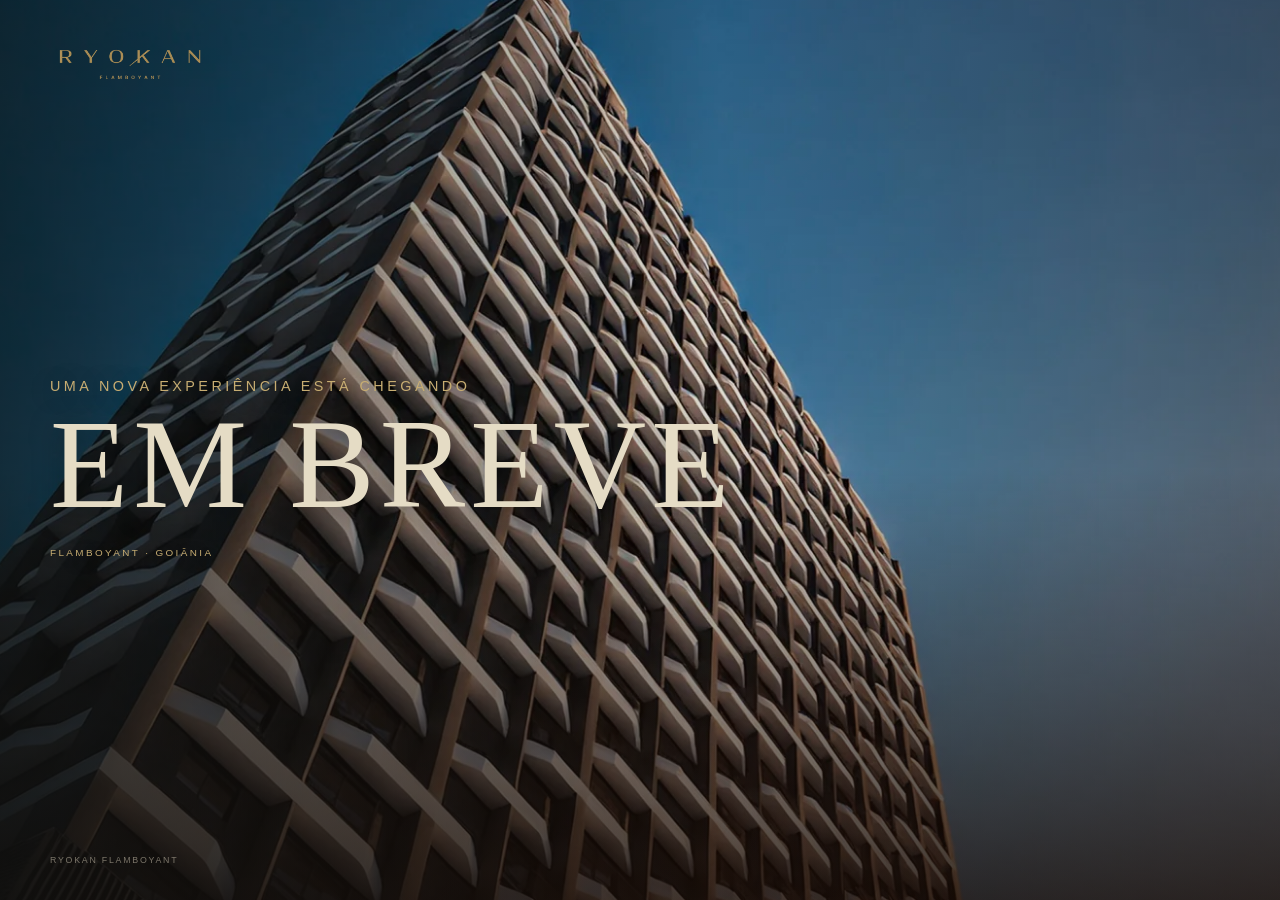
==== index.html @ 6700ba7c "feat: add Ryokan SVG favicon" ====
<!doctype html>
<html lang="pt-BR">
<head>
  <meta charset="utf-8">
  <meta name="viewport" content="width=device-width, initial-scale=1">
  <meta name="description" content="Ryokan Flamboyant. Um novo conceito de morar e investir está chegando a Goiânia.">
  <meta name="robots" content="index, follow, max-image-preview:large">
  <meta name="theme-color" content="#1d1008">
  <title>Ryokan Flamboyant | Em breve</title>
  <link rel="icon" href="assets/favicon%20ryokan%20flamboyant.svg" type="image/svg+xml" sizes="any">
  <link rel="preload" href="assets/hero-building.webp" as="image" type="image/webp" fetchpriority="high">
  <link rel="stylesheet" href="coming-soon.css">
</head>
<body>
  <main class="coming-soon">
    <div class="coming-soon__background" role="img" aria-label="Edifício Ryokan Flamboyant"></div>
    <div class="coming-soon__overlay"></div>
    <header class="coming-soon__header">
      <img src="assets/logo.png" width="284" height="80" alt="Ryokan Flamboyant">
    </header>
    <section class="coming-soon__content" aria-labelledby="coming-soon-title">
      <p>Uma nova experiência está chegando</p>
      <h1 id="coming-soon-title">Em breve</h1>
      <span>Flamboyant · Goiânia</span>
    </section>
    <footer class="coming-soon__footer">
      <p>Ryokan Flamboyant</p>
    </footer>
  </main>
</body>
</html>
---- coming-soon.css ----
:root {
  --brown: #1d1008;
  --gold: #c7ad72;
  --cream: #e5dcc5;
}

* { box-sizing: border-box; }

html, body { min-height: 100%; }

body {
  margin: 0;
  background: var(--brown);
  color: var(--cream);
  font-family: "Helvetica Neue", Arial, sans-serif;
}

.coming-soon {
  position: relative;
  min-height: 100vh;
  min-height: 100svh;
  display: grid;
  grid-template-rows: auto 1fr auto;
  overflow: hidden;
  isolation: isolate;
}

.coming-soon__background,
.coming-soon__overlay {
  position: absolute;
  inset: 0;
}

.coming-soon__background {
  z-index: -2;
  background: url("assets/hero-building.webp") 42% center / cover no-repeat;
  transform: scale(1.015);
}

.coming-soon__overlay {
  z-index: -1;
  background:
    linear-gradient(90deg, rgba(14, 17, 17, .72), rgba(18, 12, 8, .12) 56%, rgba(20, 10, 5, .42)),
    linear-gradient(0deg, rgba(23, 11, 5, .78), transparent 48%);
}

.coming-soon__header,
.coming-soon__content,
.coming-soon__footer {
  width: min(1180px, calc(100% - 40px));
  margin-inline: auto;
}

.coming-soon__header { padding-top: 28px; }
.coming-soon__header img { width: 142px; height: auto; }

.coming-soon__content {
  align-self: center;
  padding-block: 70px;
  text-transform: uppercase;
  text-shadow: 0 4px 30px rgba(0, 0, 0, .38);
}

.coming-soon__content p,
.coming-soon__content span {
  margin: 0;
  color: var(--gold);
  letter-spacing: .24em;
}

.coming-soon__content p { font-size: clamp(.65rem, 1.15vw, .9rem); }

.coming-soon__content h1 {
  margin: 12px 0 18px;
  color: var(--cream);
  font-family: Georgia, "Times New Roman", serif;
  font-size: clamp(3.8rem, 10vw, 8.5rem);
  font-weight: 400;
  letter-spacing: .04em;
  line-height: .92;
}

.coming-soon__content span { font-size: .62rem; }

.coming-soon__footer {
  padding-bottom: 26px;
  color: rgba(229, 220, 197, .5);
  text-transform: uppercase;
  letter-spacing: .2em;
  font-size: .55rem;
}

@media (min-width: 700px) {
  .coming-soon__header,
  .coming-soon__content,
  .coming-soon__footer { width: min(1180px, calc(100% - 96px)); }
  .coming-soon__header { padding-top: 42px; }
  .coming-soon__header img { width: 160px; }
  .coming-soon__background { background-position: center; }
}

@media (prefers-reduced-motion: no-preference) {
  .coming-soon__content { animation: reveal 1s ease-out both; }
  @keyframes reveal {
    from { opacity: 0; transform: translateY(22px); }
    to { opacity: 1; transform: none; }
  }
}
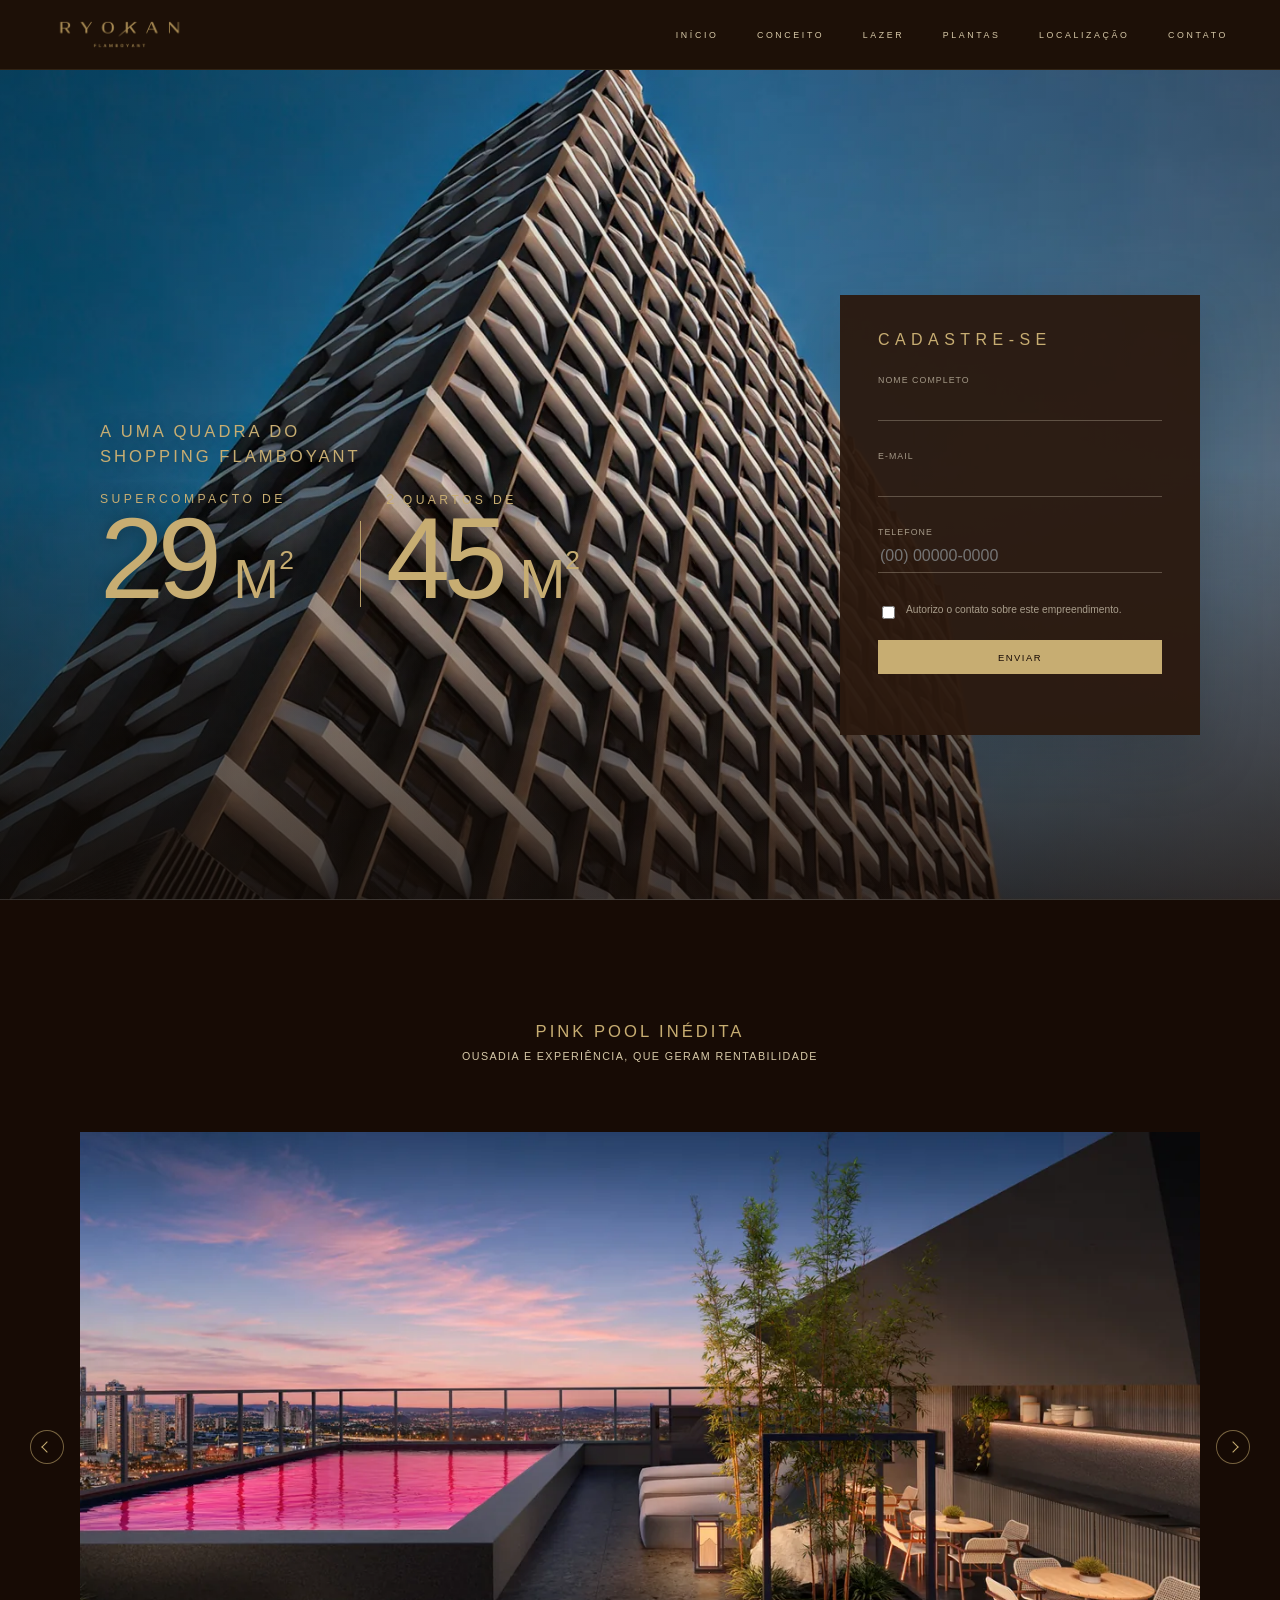
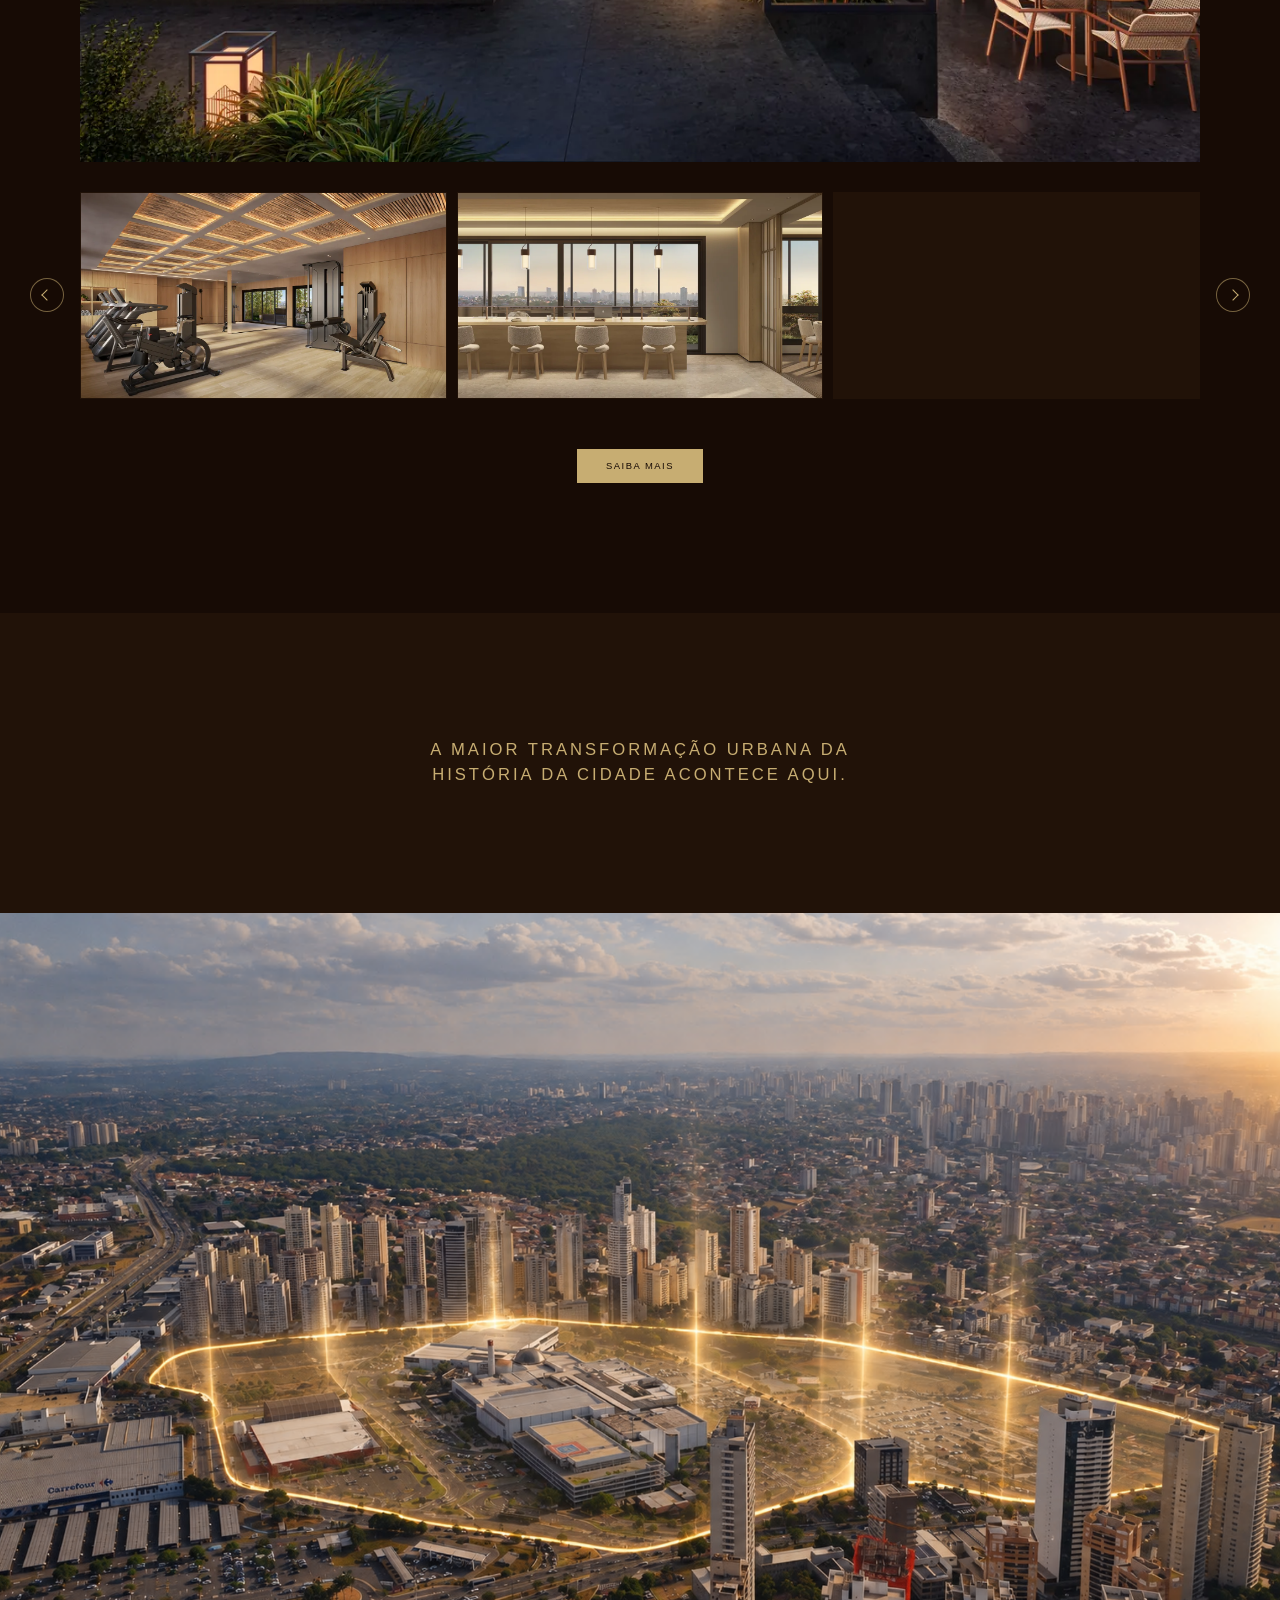
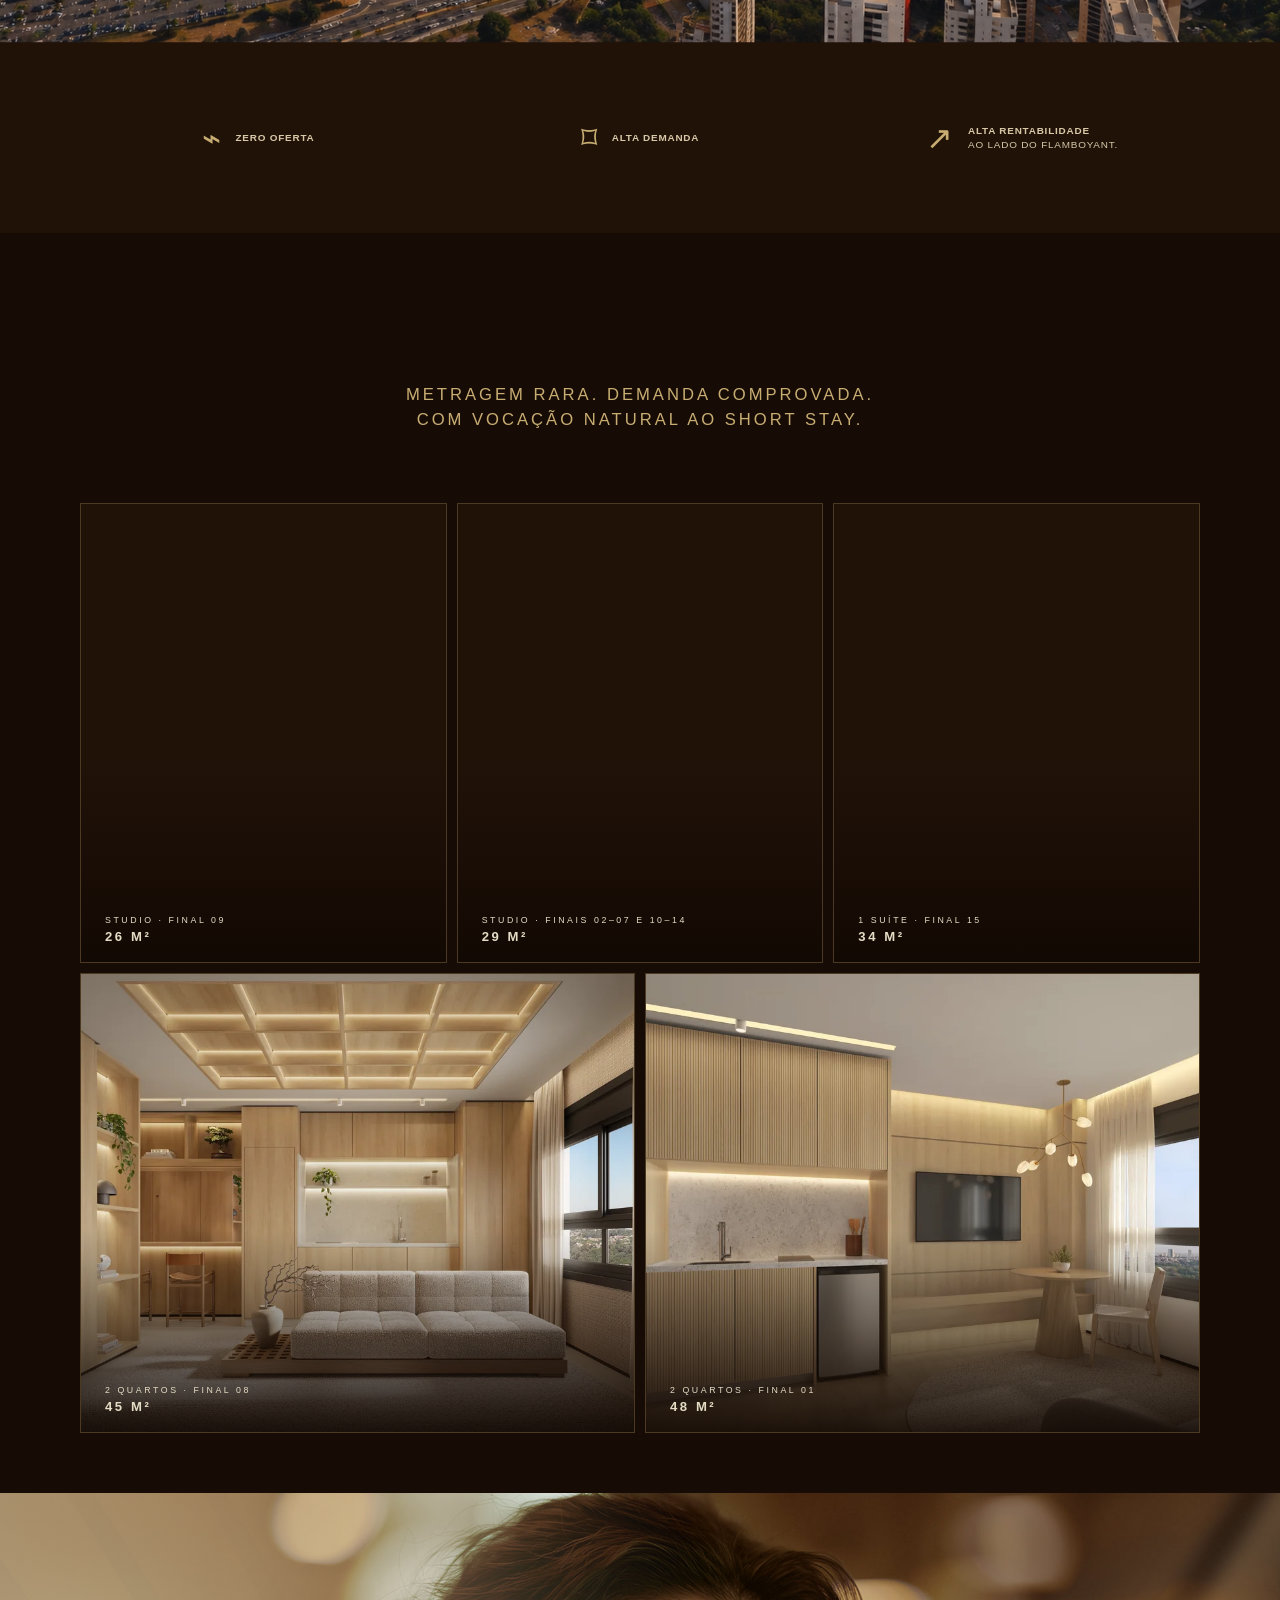
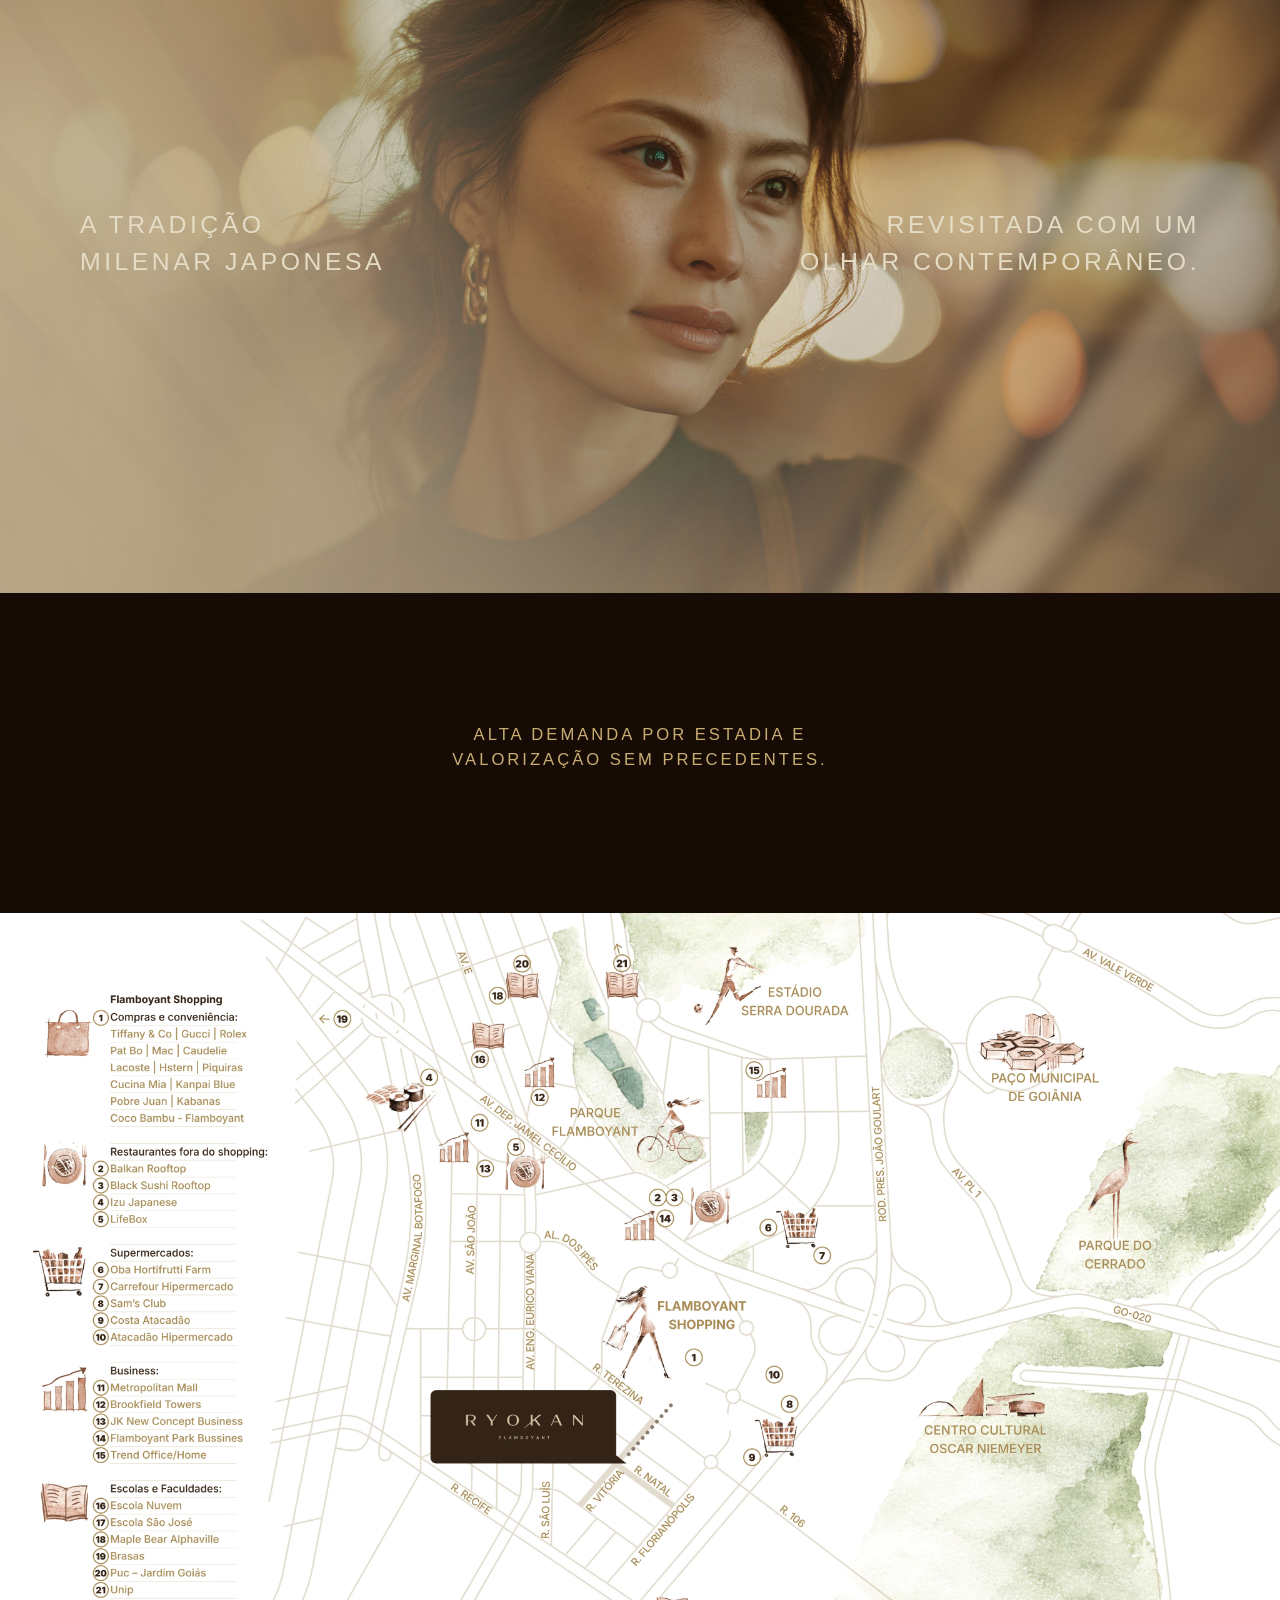
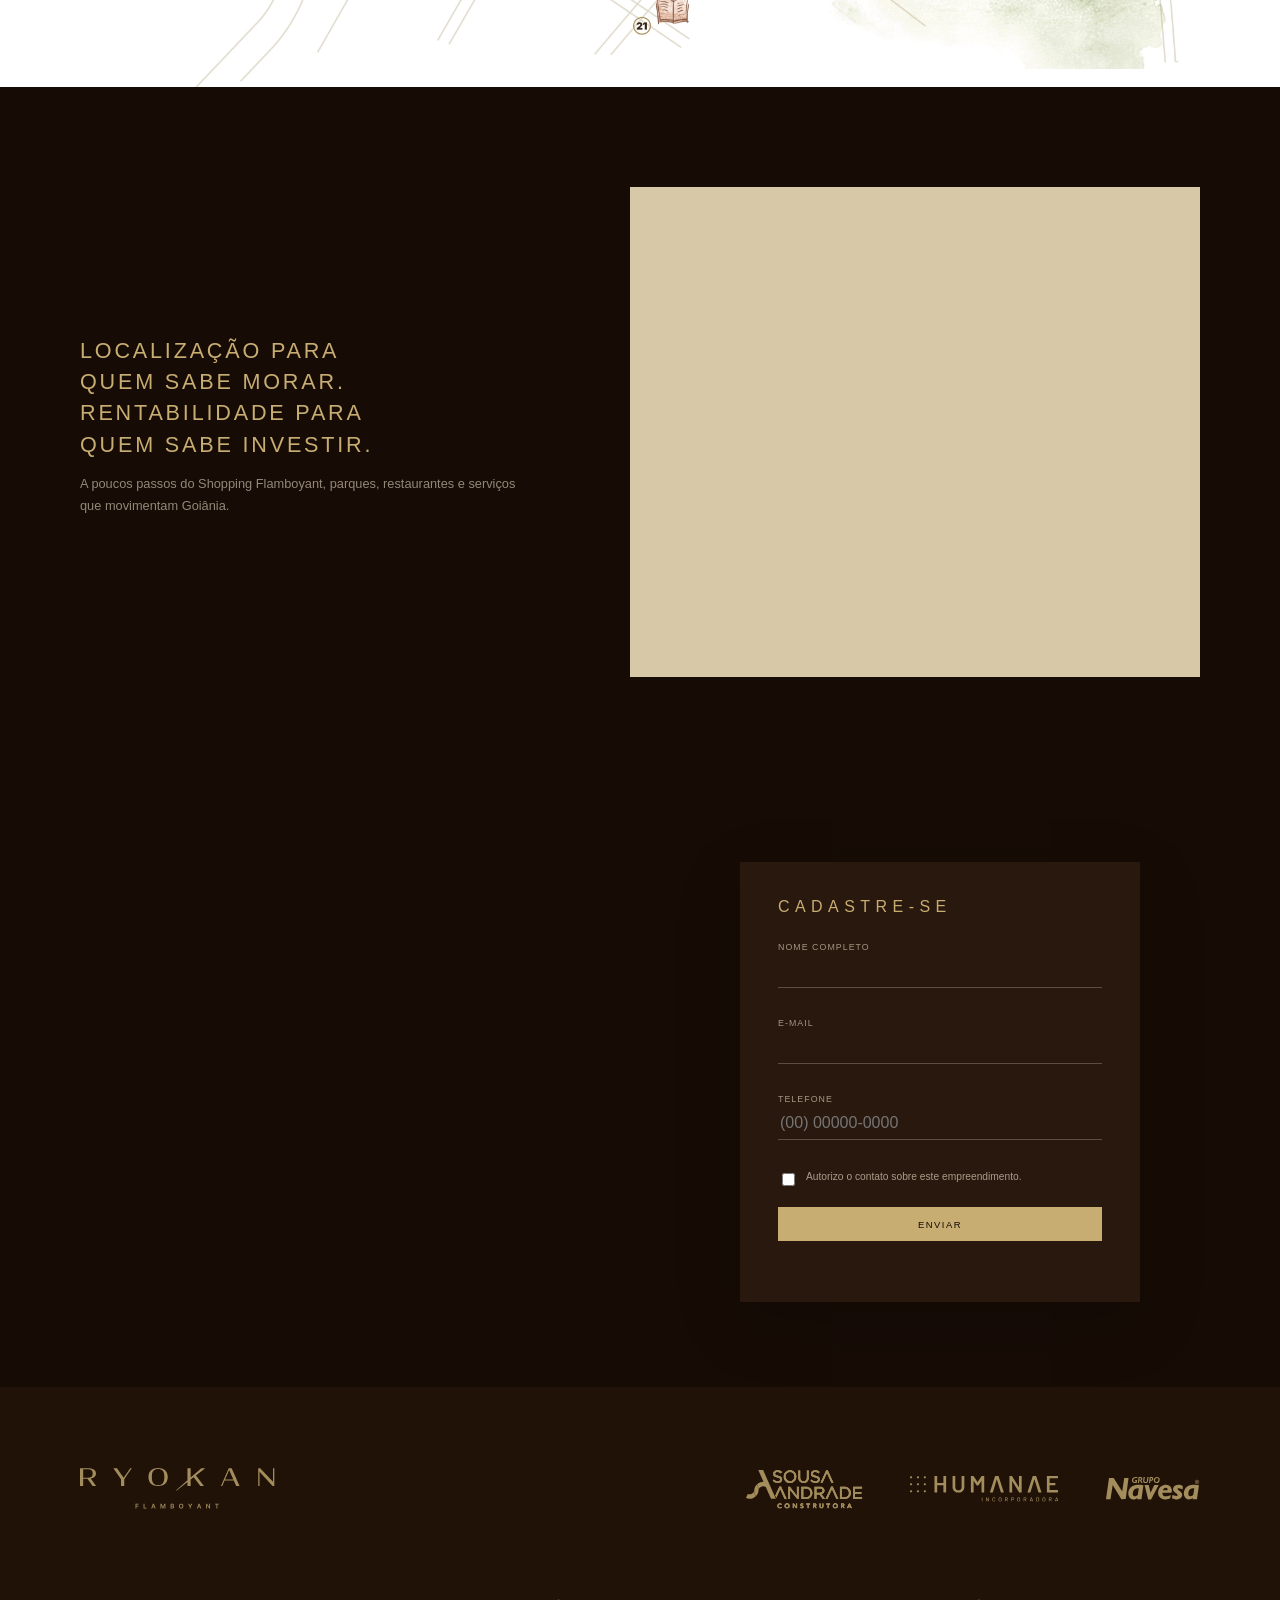
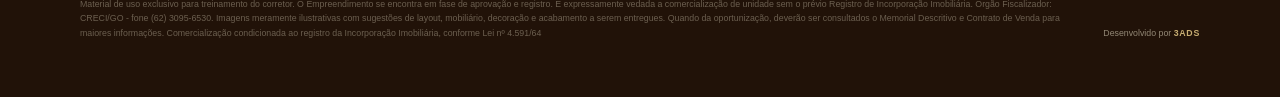
==== commit 354b50b6: "feat: launch landing page with SEO and RD tracking" ====
--- a/index.html
+++ b/index.html
@@ -3,29 +3,278 @@
 <head>
   <meta charset="utf-8">
   <meta name="viewport" content="width=device-width, initial-scale=1">
-  <meta name="description" content="Ryokan Flamboyant. Um novo conceito de morar e investir está chegando a Goiânia.">
-  <meta name="robots" content="index, follow, max-image-preview:large">
-  <meta name="theme-color" content="#1d1008">
-  <title>Ryokan Flamboyant | Em breve</title>
+  <meta name="robots" content="index, follow, max-image-preview:large, max-snippet:-1, max-video-preview:-1">
+  <meta name="description" content="Ryokan Flamboyant: unidades de 26 m² a 48 m² em uma localização estratégica de Goiânia, ao lado do Shopping Flamboyant.">
+  <meta name="theme-color" content="#201108">
+  <title>Ryokan Flamboyant | Apartamentos ao lado do Shopping Flamboyant</title>
+  <link rel="canonical" href="https://ryokanflamboyant.com.br/">
+  <meta property="og:locale" content="pt_BR">
+  <meta property="og:type" content="website">
+  <meta property="og:title" content="Ryokan Flamboyant | Apartamentos ao lado do Shopping Flamboyant">
+  <meta property="og:description" content="Unidades de 26 m² a 48 m² em uma localização estratégica de Goiânia, ao lado do Shopping Flamboyant.">
+  <meta property="og:url" content="https://ryokanflamboyant.com.br/">
+  <meta property="og:image" content="https://ryokanflamboyant.com.br/assets/contact-facade.webp">
+  <meta property="og:image:width" content="2560">
+  <meta property="og:image:height" content="1506">
+  <meta property="og:image:alt" content="Fachada do Ryokan Flamboyant em Goiânia">
   <link rel="icon" href="assets/favicon%20ryokan%20flamboyant.svg" type="image/svg+xml" sizes="any">
   <link rel="preload" href="assets/hero-building.webp" as="image" type="image/webp" fetchpriority="high">
-  <link rel="stylesheet" href="coming-soon.css">
+  <link rel="stylesheet" href="styles.css?v=20261008-15">
+  <script src="script.js?v=20261008-8" defer></script>
 </head>
 <body>
-  <main class="coming-soon">
-    <div class="coming-soon__background" role="img" aria-label="Edifício Ryokan Flamboyant"></div>
-    <div class="coming-soon__overlay"></div>
-    <header class="coming-soon__header">
+  <a class="skip-link" href="#main-content">Pular para o conteúdo</a>
+
+  <header class="site-header" data-header>
+    <a class="brand" href="#inicio" aria-label="Ryokan Flamboyant — início">
       <img src="assets/logo.png" width="284" height="80" alt="Ryokan Flamboyant">
-    </header>
-    <section class="coming-soon__content" aria-labelledby="coming-soon-title">
-      <p>Uma nova experiência está chegando</p>
-      <h1 id="coming-soon-title">Em breve</h1>
-      <span>Flamboyant · Goiânia</span>
-    </section>
-    <footer class="coming-soon__footer">
-      <p>Ryokan Flamboyant</p>
-    </footer>
+    </a>
+    <button class="menu-toggle" type="button" aria-expanded="false" aria-controls="primary-navigation" aria-label="Abrir menu">
+      <span></span><span></span><span></span>
+    </button>
+    <nav class="primary-navigation" id="primary-navigation" aria-label="Navegação principal">
+      <a href="#inicio">Início</a>
+      <a href="#conceito">Conceito</a>
+      <a href="#lazer">Lazer</a>
+      <a href="#plantas">Plantas</a>
+      <a href="#localizacao">Localização</a>
+      <a href="#contato">Contato</a>
+    </nav>
+  </header>
+
+  <main id="main-content">
+    <section class="hero" id="inicio">
+      <div class="hero__image" role="img" aria-label="Edifício Ryokan Flamboyant visto de baixo"></div>
+      <div class="hero__shade"></div>
+      <div class="hero__content page-shell">
+        <div class="hero__copy">
+          <p class="eyebrow">A uma quadra do<br>Shopping Flamboyant</p>
+          <h1 class="hero__measurements" aria-label="Supercompacto de 29 metros quadrados e 2 quartos de 45 metros quadrados">
+            <span class="hero__measurement">
+              <span class="hero__measurement-label">Supercompacto de</span>
+              <span class="hero__measurement-value"><strong>29</strong><span class="hero__measurement-unit">M<sup>2</sup></span></span>
+            </span>
+            <span class="hero__measurement-divider" aria-hidden="true"></span>
+            <span class="hero__measurement">
+              <span class="hero__measurement-label"><b>2</b> quartos de</span>
+              <span class="hero__measurement-value"><strong>45</strong><span class="hero__measurement-unit">M<sup>2</sup></span></span>
+            </span>
+          </h1>
+        </div>
+        <form class="lead-form" id="hero-form" novalidate data-lead-form>
+          <h2>Cadastre-se</h2>
+          <div class="form-field">
+            <label for="hero-name">Nome completo</label>
+            <input id="hero-name" name="name" type="text" autocomplete="name" required minlength="2">
+            <span class="field-error" data-error-for="hero-name"></span>
+          </div>
+          <div class="form-field">
+            <label for="hero-email">E-mail</label>
+            <input id="hero-email" name="email" type="email" autocomplete="email" required>
+            <span class="field-error" data-error-for="hero-email"></span>
+          </div>
+          <div class="form-field">
+            <label for="hero-phone">Telefone</label>
+            <input id="hero-phone" name="personal_phone" type="tel" inputmode="tel" autocomplete="tel" required placeholder="(00) 00000-0000">
+            <input type="hidden" name="phone" data-rd-phone>
+            <span class="field-error" data-error-for="hero-phone"></span>
+          </div>
+          <label class="form-consent">
+            <input name="communications_consent" type="checkbox" required>
+            <span>Autorizo o contato sobre este empreendimento.</span>
+          </label>
+          <input type="hidden" name="conversion_identifier" value="ryokan-flamboyant-site">
+          <button class="button button--full" type="submit">Enviar</button>
+          <p class="form-status" role="status" aria-live="polite"></p>
+        </form>
+      </div>
+    </section>
+
+    <section class="pool section-dark" id="conceito">
+      <div class="section-heading reveal">
+        <p class="eyebrow">Pink pool inédita</p>
+        <h2>Ousadia e experiência, que geram rentabilidade</h2>
+      </div>
+      <div class="gallery page-shell reveal">
+        <div class="pool-carousel" data-pool-carousel aria-roledescription="carrossel" aria-label="Piscina pink do Ryokan Flamboyant">
+          <div class="pool-carousel__stage">
+            <button class="carousel-arrow carousel-arrow--previous" type="button" aria-label="Imagem anterior da piscina" data-pool-previous>‹</button>
+            <div class="pool-carousel__viewport">
+              <div class="pool-carousel__track" data-pool-track>
+                <img class="pool-carousel__slide" src="assets/IMAGENS/Piscina/3613_F_IMG_ROOFTOP_PISCINA_CAM_01_R06.webp" width="1250" height="703" alt="Piscina pink no rooftop com vista para Goiânia" data-pool-slide decoding="async">
+                <img class="pool-carousel__slide" src="assets/IMAGENS/Piscina/3613_F_IMG_ROOFTOP_PISCINA_CAM_02_R05.webp" width="1250" height="703" alt="Piscina pink e área de descanso no rooftop" data-pool-slide loading="lazy" decoding="async">
+                <img class="pool-carousel__slide" src="assets/IMAGENS/Piscina/3613_F_IMG_ROOFTOP_PISCINA_CAM_03_R03.webp" width="1250" height="703" alt="Vista panorâmica da piscina pink no rooftop" data-pool-slide loading="lazy" decoding="async">
+                <img class="pool-carousel__slide" src="assets/IMAGENS/Piscina/3613_F_IMG_ROOFTOP_PISCINA_CAM_04_R06.webp" width="1250" height="703" alt="Piscina pink do Ryokan Flamboyant ao entardecer" data-pool-slide loading="lazy" decoding="async">
+              </div>
+            </div>
+            <button class="carousel-arrow carousel-arrow--next" type="button" aria-label="Próxima imagem da piscina" data-pool-next>›</button>
+          </div>
+          <p class="sr-only" aria-live="polite" data-pool-status>Imagem 1 de 4</p>
+        </div>
+
+        <div class="leisure-carousel" data-leisure-carousel aria-roledescription="carrossel" aria-label="Ambientes e áreas de lazer do Ryokan Flamboyant">
+          <button class="carousel-arrow carousel-arrow--previous" type="button" aria-label="Imagem anterior das áreas de lazer" data-leisure-previous>‹</button>
+          <div class="leisure-carousel__viewport">
+            <div class="leisure-carousel__track" data-leisure-track>
+              <button class="leisure-carousel__slide" type="button" aria-label="Ampliar academia" data-lightbox-src="assets/IMAGENS/Gerais/3613_F_IMG_ACADEMIA_CAM_02_R03.webp" data-lightbox-alt="Academia completa do Ryokan Flamboyant"><img src="assets/IMAGENS/Gerais/3613_F_IMG_ACADEMIA_CAM_02_R03.webp" width="1250" height="703" alt="Academia completa do Ryokan Flamboyant" loading="lazy" decoding="async"></button>
+              <button class="leisure-carousel__slide" type="button" aria-label="Ampliar coworking" data-lightbox-src="assets/IMAGENS/Gerais/3613_F_IMG_COWORKING_CAM_01_R04.webp" data-lightbox-alt="Coworking do Ryokan Flamboyant"><img src="assets/IMAGENS/Gerais/3613_F_IMG_COWORKING_CAM_01_R04.webp" width="1250" height="703" alt="Coworking do Ryokan Flamboyant" loading="lazy" decoding="async"></button>
+              <button class="leisure-carousel__slide" type="button" aria-label="Ampliar segunda vista do coworking" data-lightbox-src="assets/IMAGENS/Gerais/3613_F_IMG_COWORKING_CAM_02_R04.webp" data-lightbox-alt="Segunda vista do coworking do Ryokan Flamboyant"><img src="assets/IMAGENS/Gerais/3613_F_IMG_COWORKING_CAM_02_R04.webp" width="1250" height="703" alt="Segunda vista do coworking do Ryokan Flamboyant" loading="lazy" decoding="async"></button>
+              <button class="leisure-carousel__slide" type="button" aria-label="Ampliar espaço gourmet" data-lightbox-src="assets/IMAGENS/Gerais/3613_F_IMG_GOURMET_01_R04.webp" data-lightbox-alt="Espaço gourmet do Ryokan Flamboyant"><img src="assets/IMAGENS/Gerais/3613_F_IMG_GOURMET_01_R04.webp" width="1250" height="703" alt="Espaço gourmet do Ryokan Flamboyant" loading="lazy" decoding="async"></button>
+              <button class="leisure-carousel__slide" type="button" aria-label="Ampliar segunda vista do espaço gourmet" data-lightbox-src="assets/IMAGENS/Gerais/3613_F_IMG_GOURMET_CAM01_R02.webp" data-lightbox-alt="Segunda vista do espaço gourmet"><img src="assets/IMAGENS/Gerais/3613_F_IMG_GOURMET_CAM01_R02.webp" width="1250" height="703" alt="Segunda vista do espaço gourmet" loading="lazy" decoding="async"></button>
+              <button class="leisure-carousel__slide" type="button" aria-label="Ampliar terceira vista do espaço gourmet" data-lightbox-src="assets/IMAGENS/Gerais/3613_F_IMG_GOURMET_CAM02_R03.webp" data-lightbox-alt="Terceira vista do espaço gourmet"><img src="assets/IMAGENS/Gerais/3613_F_IMG_GOURMET_CAM02_R03.webp" width="1250" height="703" alt="Terceira vista do espaço gourmet" loading="lazy" decoding="async"></button>
+              <button class="leisure-carousel__slide" type="button" aria-label="Ampliar área gourmet contemporânea" data-lightbox-src="assets/IMAGENS/Gerais/3613_F_IMG_GOURMET_02_CAM_03_R03.webp" data-lightbox-alt="Área gourmet contemporânea"><img src="assets/IMAGENS/Gerais/3613_F_IMG_GOURMET_02_CAM_03_R03.webp" width="1250" height="703" alt="Área gourmet contemporânea" loading="lazy" decoding="async"></button>
+              <button class="leisure-carousel__slide" type="button" aria-label="Ampliar sauna" data-lightbox-src="assets/IMAGENS/Gerais/3613_F_IMG_SAUNA_R04.webp" data-lightbox-alt="Sauna do Ryokan Flamboyant"><img src="assets/IMAGENS/Gerais/3613_F_IMG_SAUNA_R04.webp" width="1250" height="703" alt="Sauna do Ryokan Flamboyant" loading="lazy" decoding="async"></button>
+              <button class="leisure-carousel__slide" type="button" aria-label="Ampliar lavanderia" data-lightbox-src="assets/IMAGENS/Gerais/3613_F_IMG_LAVANDERIA_R02.webp" data-lightbox-alt="Lavanderia compartilhada do Ryokan Flamboyant"><img src="assets/IMAGENS/Gerais/3613_F_IMG_LAVANDERIA_R02.webp" width="1250" height="703" alt="Lavanderia compartilhada do Ryokan Flamboyant" loading="lazy" decoding="async"></button>
+              <button class="leisure-carousel__slide" type="button" aria-label="Ampliar minimercado" data-lightbox-src="assets/IMAGENS/Gerais/3613_F_IMG_MINI_MARKET_R06.webp" data-lightbox-alt="Minimercado do Ryokan Flamboyant"><img src="assets/IMAGENS/Gerais/3613_F_IMG_MINI_MARKET_R06.webp" width="1250" height="703" alt="Minimercado do Ryokan Flamboyant" loading="lazy" decoding="async"></button>
+              <button class="leisure-carousel__slide" type="button" aria-label="Ampliar espaço delivery" data-lightbox-src="assets/IMAGENS/Gerais/3613_F_IMG_DELIVERY_R05.webp" data-lightbox-alt="Espaço delivery do Ryokan Flamboyant"><img src="assets/IMAGENS/Gerais/3613_F_IMG_DELIVERY_R05.webp" width="1250" height="703" alt="Espaço delivery do Ryokan Flamboyant" loading="lazy" decoding="async"></button>
+              <button class="leisure-carousel__slide" type="button" aria-label="Ampliar lobby" data-lightbox-src="assets/IMAGENS/Gerais/3613_F_IMG_LOBBY_CAM_01_R01.webp" data-lightbox-alt="Lobby do Ryokan Flamboyant"><img src="assets/IMAGENS/Gerais/3613_F_IMG_LOBBY_CAM_01_R01.webp" width="1250" height="703" alt="Lobby do Ryokan Flamboyant" loading="lazy" decoding="async"></button>
+              <button class="leisure-carousel__slide" type="button" aria-label="Ampliar segunda vista do lobby" data-lightbox-src="assets/IMAGENS/Gerais/3613_F_IMG_LOBBY_CAM_02_R03.webp" data-lightbox-alt="Segunda vista do lobby"><img src="assets/IMAGENS/Gerais/3613_F_IMG_LOBBY_CAM_02_R03.webp" width="1250" height="703" alt="Segunda vista do lobby" loading="lazy" decoding="async"></button>
+              <button class="leisure-carousel__slide" type="button" aria-label="Ampliar elevador" data-lightbox-src="assets/IMAGENS/Gerais/3613_F_IMG_ELEVADOR_R02.webp" data-lightbox-alt="Hall do elevador do Ryokan Flamboyant"><img src="assets/IMAGENS/Gerais/3613_F_IMG_ELEVADOR_R02.webp" width="1250" height="703" alt="Hall do elevador do Ryokan Flamboyant" loading="lazy" decoding="async"></button>
+              <button class="leisure-carousel__slide" type="button" aria-label="Ampliar circulação do rooftop" data-lightbox-src="assets/IMAGENS/Gerais/3613_F_IMG_CIRCULACAO_ROOFTOP_R01.webp" data-lightbox-alt="Circulação do rooftop do Ryokan Flamboyant"><img src="assets/IMAGENS/Gerais/3613_F_IMG_CIRCULACAO_ROOFTOP_R01.webp" width="1250" height="703" alt="Circulação do rooftop do Ryokan Flamboyant" loading="lazy" decoding="async"></button>
+              <button class="leisure-carousel__slide" type="button" aria-label="Ampliar corredor zen" data-lightbox-src="assets/IMAGENS/Gerais/3613_F_IMG_CORREDOR_ZEN_R03.webp" data-lightbox-alt="Corredor zen do Ryokan Flamboyant"><img src="assets/IMAGENS/Gerais/3613_F_IMG_CORREDOR_ZEN_R03.webp" width="1250" height="703" alt="Corredor zen do Ryokan Flamboyant" loading="lazy" decoding="async"></button>
+              <button class="leisure-carousel__slide" type="button" aria-label="Ampliar cozinha e living" data-lightbox-src="assets/IMAGENS/Gerais/3613_F_IMG_APTO_F01_COZINHA_LIVING_R05.webp" data-lightbox-alt="Cozinha e living de uma unidade Ryokan"><img src="assets/IMAGENS/Gerais/3613_F_IMG_APTO_F01_COZINHA_LIVING_R05.webp" width="1250" height="703" alt="Cozinha e living de uma unidade Ryokan" loading="lazy" decoding="async"></button>
+              <button class="leisure-carousel__slide" type="button" aria-label="Ampliar office da unidade" data-lightbox-src="assets/IMAGENS/Gerais/3613_F_IMG_APTO_F01_OFFICE_R04.webp" data-lightbox-alt="Office de uma unidade Ryokan"><img src="assets/IMAGENS/Gerais/3613_F_IMG_APTO_F01_OFFICE_R04.webp" width="1250" height="703" alt="Office de uma unidade Ryokan" loading="lazy" decoding="async"></button>
+              <button class="leisure-carousel__slide" type="button" aria-label="Ampliar quarto da unidade" data-lightbox-src="assets/IMAGENS/Gerais/3613_F_IMG_APTO_F01_QUARTO_R03.webp" data-lightbox-alt="Quarto de uma unidade Ryokan"><img src="assets/IMAGENS/Gerais/3613_F_IMG_APTO_F01_QUARTO_R03.webp" width="1250" height="703" alt="Quarto de uma unidade Ryokan" loading="lazy" decoding="async"></button>
+              <button class="leisure-carousel__slide" type="button" aria-label="Ampliar ambiente da unidade 8" data-lightbox-src="assets/IMAGENS/Gerais/3613_F_IMG_APTO_F08_R01.webp" data-lightbox-alt="Ambiente de uma unidade Ryokan"><img src="assets/IMAGENS/Gerais/3613_F_IMG_APTO_F08_R01.webp" width="1250" height="703" alt="Ambiente de uma unidade Ryokan" loading="lazy" decoding="async"></button>
+              <button class="leisure-carousel__slide" type="button" aria-label="Ampliar ambiente da unidade 9" data-lightbox-src="assets/IMAGENS/Gerais/3613_F_IMG_APTO_F09_R01.webp" data-lightbox-alt="Segundo ambiente de uma unidade Ryokan"><img src="assets/IMAGENS/Gerais/3613_F_IMG_APTO_F09_R01.webp" width="1250" height="703" alt="Segundo ambiente de uma unidade Ryokan" loading="lazy" decoding="async"></button>
+              <button class="leisure-carousel__slide" type="button" aria-label="Ampliar living da unidade" data-lightbox-src="assets/IMAGENS/Gerais/3613_F_IMG_APTO_F15_LIVING_R00.webp" data-lightbox-alt="Living de uma unidade Ryokan"><img src="assets/IMAGENS/Gerais/3613_F_IMG_APTO_F15_LIVING_R00.webp" width="1250" height="703" alt="Living de uma unidade Ryokan" loading="lazy" decoding="async"></button>
+              <button class="leisure-carousel__slide" type="button" aria-label="Ampliar suíte da unidade" data-lightbox-src="assets/IMAGENS/Gerais/3613_F_IMG_APTO_F15_SUITE_R00.webp" data-lightbox-alt="Suíte de uma unidade Ryokan"><img src="assets/IMAGENS/Gerais/3613_F_IMG_APTO_F15_SUITE_R00.webp" width="1250" height="703" alt="Suíte de uma unidade Ryokan" loading="lazy" decoding="async"></button>
+              <button class="leisure-carousel__slide" type="button" aria-label="Ampliar decorado" data-lightbox-src="assets/IMAGENS/Gerais/3613_F_IMG_DECORADO_F13_CAM_01_R00.webp" data-lightbox-alt="Apartamento decorado Ryokan"><img src="assets/IMAGENS/Gerais/3613_F_IMG_DECORADO_F13_CAM_01_R00.webp" width="1250" height="703" alt="Apartamento decorado Ryokan" loading="lazy" decoding="async"></button>
+              <button class="leisure-carousel__slide" type="button" aria-label="Ampliar segunda vista do decorado" data-lightbox-src="assets/IMAGENS/Gerais/3613_F_IMG_DECORADO_F13_CAM_02_R01.webp" data-lightbox-alt="Segunda vista do apartamento decorado"><img src="assets/IMAGENS/Gerais/3613_F_IMG_DECORADO_F13_CAM_02_R01.webp" width="1250" height="703" alt="Segunda vista do apartamento decorado" loading="lazy" decoding="async"></button>
+              <button class="leisure-carousel__slide" type="button" aria-label="Ampliar fachada diurna" data-lightbox-src="assets/IMAGENS/Gerais/3613_F_IMG_FACHADA_ANGULADA_DIURNA_R05.webp" data-lightbox-alt="Fachada do Ryokan Flamboyant durante o dia"><img src="assets/IMAGENS/Gerais/3613_F_IMG_FACHADA_ANGULADA_DIURNA_R05.webp" width="1250" height="703" alt="Fachada do Ryokan Flamboyant durante o dia" loading="lazy" decoding="async"></button>
+              <button class="leisure-carousel__slide" type="button" aria-label="Ampliar fachada frontal" data-lightbox-src="assets/IMAGENS/Gerais/3613_F_IMG_FACHADA_ANGULADA_FRONTAL_R04.webp" data-lightbox-alt="Fachada frontal do Ryokan Flamboyant"><img src="assets/IMAGENS/Gerais/3613_F_IMG_FACHADA_ANGULADA_FRONTAL_R04.webp" width="1250" height="703" alt="Fachada frontal do Ryokan Flamboyant" loading="lazy" decoding="async"></button>
+              <button class="leisure-carousel__slide" type="button" aria-label="Ampliar fachada noturna" data-lightbox-src="assets/IMAGENS/Gerais/3613_F_IMG_FACHADA_ANGULADA_NOTURNA_R09.webp" data-lightbox-alt="Fachada noturna do Ryokan Flamboyant"><img src="assets/IMAGENS/Gerais/3613_F_IMG_FACHADA_ANGULADA_NOTURNA_R09.webp" width="1250" height="703" alt="Fachada noturna do Ryokan Flamboyant" loading="lazy" decoding="async"></button>
+              <button class="leisure-carousel__slide" type="button" aria-label="Ampliar fachada conceitual" data-lightbox-src="assets/IMAGENS/Gerais/3613_F_IMG_FACHADA_CONCEITO_FISHEYE_R02.webp" data-lightbox-alt="Fachada conceitual do Ryokan Flamboyant"><img src="assets/IMAGENS/Gerais/3613_F_IMG_FACHADA_CONCEITO_FISHEYE_R02.webp" width="1250" height="703" alt="Fachada conceitual do Ryokan Flamboyant" loading="lazy" decoding="async"></button>
+              <button class="leisure-carousel__slide" type="button" aria-label="Ampliar fachada principal" data-lightbox-src="assets/IMAGENS/Gerais/3613_F_IMG_FACHADA_FRONTAL_R10.webp" data-lightbox-alt="Fachada principal do Ryokan Flamboyant"><img src="assets/IMAGENS/Gerais/3613_F_IMG_FACHADA_FRONTAL_R10.webp" width="1250" height="703" alt="Fachada principal do Ryokan Flamboyant" loading="lazy" decoding="async"></button>
+              <button class="leisure-carousel__slide" type="button" aria-label="Ampliar vista superior da fachada" data-lightbox-src="assets/IMAGENS/Gerais/3613_F_IMG_FACHADA_SUPERIOR_R06.webp" data-lightbox-alt="Vista superior da fachada do Ryokan Flamboyant"><img src="assets/IMAGENS/Gerais/3613_F_IMG_FACHADA_SUPERIOR_R06.webp" width="1250" height="703" alt="Vista superior da fachada do Ryokan Flamboyant" loading="lazy" decoding="async"></button>
+            </div>
+          </div>
+          <button class="carousel-arrow carousel-arrow--next" type="button" aria-label="Próxima imagem das áreas de lazer" data-leisure-next>›</button>
+          <p class="sr-only" aria-live="polite" data-leisure-status>Imagens 1 a 3 de 31</p>
+        </div>
+        <a class="button" href="#lazer">Saiba mais</a>
+      </div>
+    </section>
+
+    <section class="transformation" id="lazer">
+      <div class="transformation__intro section-heading reveal">
+        <p class="eyebrow">A maior transformação urbana da<br>história da cidade acontece aqui.</p>
+      </div>
+      <img class="reveal reveal--scale" src="assets/city-aerial.png" width="1920" height="1080" alt="Vista aérea do entorno do Shopping Flamboyant em Goiânia" loading="lazy">
+      <div class="feature-strip page-shell reveal" aria-label="Diferenciais do empreendimento">
+        <article><span aria-hidden="true">⌁</span><p><strong>Zero oferta</strong></p></article>
+        <article><span aria-hidden="true">⌑</span><p><strong>Alta demanda</strong></p></article>
+        <article><span aria-hidden="true">↗</span><p><strong>Alta rentabilidade</strong><br>ao lado do Flamboyant.</p></article>
+      </div>
+    </section>
+
+    <section class="units section-texture" id="plantas">
+      <div class="section-heading reveal">
+        <p class="eyebrow">Metragem rara. Demanda comprovada.<br>Com vocação natural ao short stay.</p>
+      </div>
+      <div class="unit-cards page-shell reveal">
+        <button class="unit-card" type="button" data-open-unit="26" aria-label="Ver detalhes do studio de 26 metros quadrados, final 09">
+          <img src="assets/IMAGENS/Gerais/3613_F_IMG_APTO_F09_R01.webp" width="1250" height="703" alt="Perspectiva interna do studio de 26 metros quadrados, final 09" loading="lazy" decoding="async">
+          <span><small>Studio · Final 09</small><strong>26 m²</strong></span>
+        </button>
+        <button class="unit-card" type="button" data-open-unit="29" aria-label="Ver detalhes do studio de 29 metros quadrados">
+          <img src="assets/IMAGENS/Gerais/3613_F_IMG_DECORADO_F13_CAM_01_R00.webp" width="1250" height="703" alt="Perspectiva interna do studio decorado de 29 metros quadrados, final 13" loading="lazy" decoding="async">
+          <span><small>Studio · Finais 02–07 e 10–14</small><strong>29 m²</strong></span>
+        </button>
+        <button class="unit-card" type="button" data-open-unit="34" aria-label="Ver detalhes da unidade de 34 metros quadrados com uma suíte, final 15">
+          <img src="assets/IMAGENS/Gerais/3613_F_IMG_APTO_F15_LIVING_R00.webp" width="1250" height="703" alt="Perspectiva interna da unidade de 34 metros quadrados com uma suíte, final 15" loading="lazy" decoding="async">
+          <span><small>1 suíte · Final 15</small><strong>34 m²</strong></span>
+        </button>
+        <button class="unit-card" type="button" data-open-unit="45" aria-label="Ver detalhes da unidade de 45 metros quadrados com dois quartos, final 08">
+          <img src="assets/IMAGENS/Gerais/3613_F_IMG_APTO_F08_R01.webp" width="1250" height="703" alt="Perspectiva interna da unidade de 45 metros quadrados com dois quartos, final 08" loading="lazy" decoding="async">
+          <span><small>2 quartos · Final 08</small><strong>45 m²</strong></span>
+        </button>
+        <button class="unit-card" type="button" data-open-unit="48" aria-label="Ver detalhes da unidade de 48 metros quadrados com dois quartos, final 01">
+          <img src="assets/IMAGENS/Gerais/3613_F_IMG_APTO_F01_COZINHA_LIVING_R05.webp" width="1250" height="703" alt="Perspectiva interna da unidade de 48 metros quadrados com dois quartos, final 01" loading="lazy" decoding="async">
+          <span><small>2 quartos · Final 01</small><strong>48 m²</strong></span>
+        </button>
+      </div>
+    </section>
+
+    <section class="heritage" aria-labelledby="heritage-title">
+      <img src="assets/japanese-portrait.jpg" width="1920" height="1080" alt="Mulher japonesa em ambiente contemporâneo" loading="lazy">
+      <div class="heritage__veil"></div>
+      <h2 class="reveal" id="heritage-title"><span>A tradição<br>milenar japonesa</span><span>revisitada com um<br>olhar contemporâneo.</span></h2>
+    </section>
+
+    <section class="demand section-texture">
+      <div class="section-heading reveal">
+        <p class="eyebrow">Alta demanda por estadia e<br>valorização sem precedentes.</p>
+      </div>
+      <button class="location-map-trigger reveal reveal--scale" type="button" aria-label="Ampliar mapa de localização do Ryokan Flamboyant" data-lightbox-src="assets/mapa-desktop.webp" data-lightbox-alt="Mapa de localização do Ryokan Flamboyant e seus principais pontos de referência" data-lightbox-context="location_map">
+        <img class="location-map" src="assets/mapa-desktop.webp" width="4096" height="2476" alt="Mapa de localização do Ryokan Flamboyant e seus principais pontos de referência" loading="lazy" decoding="async">
+      </button>
+    </section>
+
+    <section class="location section-dark" id="localizacao">
+      <div class="location__inner page-shell reveal">
+        <div class="location__copy">
+          <h2>Localização para<br>quem sabe morar.<br>Rentabilidade para<br>quem sabe investir.</h2>
+          <p>A poucos passos do Shopping Flamboyant, parques, restaurantes e serviços que movimentam Goiânia.</p>
+        </div>
+        <div class="location__art"><img src="assets/mapa-mobile.webp" width="751" height="647" alt="Mapa de localização do Ryokan Flamboyant em formato vertical" loading="lazy" decoding="async"></div>
+      </div>
+    </section>
+
+    <section class="closing" id="contato">
+      <picture class="closing__media">
+        <source media="(max-width: 699px)" srcset="assets/contact-facade-mobile.webp" width="780" height="1500">
+        <img src="assets/contact-facade.webp" width="2560" height="1506" alt="Fachada do Ryokan Flamboyant em cena urbana" loading="lazy" decoding="async">
+      </picture>
+      <div class="closing__veil"></div>
+      <form class="lead-form lead-form--closing reveal reveal--right" id="closing-form" novalidate data-lead-form>
+        <h2>Cadastre-se</h2>
+        <div class="form-field"><label for="closing-name">Nome completo</label><input id="closing-name" name="name" type="text" autocomplete="name" required minlength="2"><span class="field-error" data-error-for="closing-name"></span></div>
+        <div class="form-field"><label for="closing-email">E-mail</label><input id="closing-email" name="email" type="email" autocomplete="email" required><span class="field-error" data-error-for="closing-email"></span></div>
+        <div class="form-field"><label for="closing-phone">Telefone</label><input id="closing-phone" name="personal_phone" type="tel" inputmode="tel" autocomplete="tel" required placeholder="(00) 00000-0000"><input type="hidden" name="phone" data-rd-phone><span class="field-error" data-error-for="closing-phone"></span></div>
+        <label class="form-consent"><input name="communications_consent" type="checkbox" required><span>Autorizo o contato sobre este empreendimento.</span></label>
+        <input type="hidden" name="conversion_identifier" value="ryokan-flamboyant-site">
+        <button class="button button--full" type="submit">Enviar</button>
+        <p class="form-status" role="status" aria-live="polite"></p>
+      </form>
+    </section>
   </main>
+
+  <footer class="site-footer">
+    <img class="site-footer__logo reveal" src="assets/footer-ryokan-logo.svg" width="195" height="41" alt="Ryokan Flamboyant">
+    <img class="site-footer__partners reveal" src="assets/parceiros.svg" width="469" height="40" alt="Parceiros: Sousa Andrade Construtora, Humanae Incorporadora e Grupo NaVesa">
+    <div class="site-footer__meta reveal">
+      <p class="site-footer__legal">Material de uso exclusivo para treinamento do corretor. O Empreendimento se encontra em fase de aprovação e registro. É expressamente vedada a comercialização de unidade sem o prévio Registro de Incorporação Imobiliária. Órgão Fiscalizador: CRECI/GO - fone (62) 3095-6530. Imagens meramente ilustrativas com sugestões de layout, mobiliário, decoração e acabamento a serem entregues. Quando da oportunização, deverão ser consultados o Memorial Descritivo e Contrato de Venda para maiores informações. Comercialização condicionada ao registro da Incorporação Imobiliária, conforme Lei nº 4.591/64</p>
+      <p class="site-footer__credit">Desenvolvido por <a href="https://3ads.com.br/" target="_blank" rel="noopener noreferrer" data-developer-credit>3ADS</a></p>
+    </div>
+  </footer>
+
+  <dialog class="unit-modal" id="unit-modal" aria-labelledby="unit-modal-title">
+    <button class="unit-modal__close" type="button" aria-label="Fechar detalhes" data-close-unit>×</button>
+    <div class="unit-modal__content">
+      <div class="unit-modal__copy">
+        <p class="eyebrow" id="unit-modal-kicker">Studio · Final 09</p>
+        <h2 id="unit-modal-title">26 m²</h2>
+        <p id="unit-modal-description">Studio de 26 m², final 09.</p>
+        <ul id="unit-modal-features"></ul>
+        <a class="button" href="#contato" data-close-unit>Tenho interesse</a>
+      </div>
+      <div class="unit-modal__gallery" data-unit-gallery aria-label="Plantas da unidade">
+        <div class="unit-modal__viewport">
+          <div class="unit-modal__track" data-unit-modal-track></div>
+        </div>
+        <button class="unit-modal__arrow unit-modal__arrow--previous" type="button" aria-label="Ver planta anterior" data-unit-plan-previous>‹</button>
+        <button class="unit-modal__arrow unit-modal__arrow--next" type="button" aria-label="Ver próxima planta" data-unit-plan-next>›</button>
+        <p class="unit-modal__counter" data-unit-plan-counter aria-live="polite"></p>
+      </div>
+    </div>
+  </dialog>
+
+  <dialog class="image-lightbox" id="image-lightbox" aria-label="Visualização ampliada do ambiente">
+    <button class="image-lightbox__close" type="button" aria-label="Fechar imagem ampliada" data-close-lightbox>×</button>
+    <img src="assets/IMAGENS/Gerais/3613_F_IMG_ACADEMIA_CAM_02_R03.webp" width="1250" height="703" alt="" data-lightbox-image>
+    <p data-lightbox-caption></p>
+  </dialog>
+  <script type="text/javascript" async src="https://d335luupugsy2.cloudfront.net/js/loader-scripts/982dc448-4c45-41c9-b491-edf1361459bd-loader.js"></script>
 </body>
 </html>
--- a/styles.css
+++ b/styles.css
@@ -0,0 +1,263 @@
+:root {
+  --brown-950: #170b05;
+  --brown-900: #211208;
+  --brown-850: #2a170c;
+  --brown-700: #51351f;
+  --gold: #aa8a4a;
+  --gold-light: #c7ad72;
+  --beige: #d7c9a8;
+  --cream: #e5dcc5;
+  --ink: #24160e;
+  --header-height: 62px;
+  --shell: min(1120px, calc(100% - 40px));
+}
+
+* { box-sizing: border-box; }
+html { scroll-behavior: smooth; }
+body { margin: 0; overflow-x: clip; background: var(--brown-950); color: var(--beige); font-family: "Helvetica Neue", Arial, sans-serif; }
+body.menu-open, body.modal-open { overflow: hidden; }
+button, input { font: inherit; }
+button, a { -webkit-tap-highlight-color: transparent; }
+button:focus-visible, a:focus-visible, input:focus-visible { outline: 2px solid var(--gold-light); outline-offset: 4px; }
+img { display: block; max-width: 100%; }
+.page-shell { width: var(--shell); margin-inline: auto; }
+.sr-only { position: absolute !important; width: 1px !important; height: 1px !important; padding: 0 !important; margin: -1px !important; overflow: hidden !important; clip: rect(0, 0, 0, 0) !important; white-space: nowrap !important; border: 0 !important; }
+.skip-link { position: fixed; z-index: 999; left: 1rem; top: -5rem; padding: .8rem 1rem; background: var(--cream); color: var(--ink); }
+.skip-link:focus { top: 1rem; }
+
+.site-header { position: fixed; z-index: 50; inset: 0 0 auto; height: var(--header-height); display: flex; align-items: center; justify-content: space-between; padding: 0 20px; background: rgba(31, 17, 8, .96); border-bottom: 1px solid rgba(199, 173, 114, .12); transform: translateY(0); will-change: transform; transition: transform .32s cubic-bezier(.22, 1, .36, 1), box-shadow .3s ease, background .3s ease; }
+.site-header.is-scrolled { background: rgba(23, 11, 5, .985); box-shadow: 0 10px 30px rgba(0,0,0,.2); }
+.site-header.is-hidden { transform: translateY(calc(-100% - 2px)); }
+.site-header:focus-within { transform: translateY(0); }
+.brand { position: relative; z-index: 2; width: 118px; }
+.brand img { width: 100%; height: auto; }
+.menu-toggle { position: relative; z-index: 2; width: 42px; height: 42px; padding: 10px; display: grid; gap: 5px; align-content: center; background: none; border: 0; color: var(--beige); cursor: pointer; }
+.menu-toggle span { width: 100%; height: 1px; background: currentColor; transition: transform .25s ease, opacity .25s ease; }
+.menu-toggle[aria-expanded="true"] span:first-child { transform: translateY(6px) rotate(45deg); }
+.menu-toggle[aria-expanded="true"] span:nth-child(2) { opacity: 0; }
+.menu-toggle[aria-expanded="true"] span:last-child { transform: translateY(-6px) rotate(-45deg); }
+.primary-navigation { position: fixed; inset: var(--header-height) 0 0; padding: 70px 28px; display: flex; flex-direction: column; gap: 28px; background: var(--brown-950); transform: translateX(100%); transition: transform .35s ease; }
+.primary-navigation.is-open { transform: translateX(0); }
+.primary-navigation a { color: var(--beige); text-decoration: none; text-transform: uppercase; letter-spacing: .3em; font-size: .72rem; }
+
+.hero { position: relative; min-height: 100vh; min-height: 100svh; padding-top: var(--header-height); overflow: hidden; }
+.hero__image { position: absolute; inset: var(--header-height) 0 0; background: url("assets/hero-building.webp") center top / cover no-repeat; }
+.hero__shade { position: absolute; inset: var(--header-height) 0 0; background: linear-gradient(180deg, rgba(6,7,7,.18) 0%, rgba(18,9,4,.22) 35%, rgba(18,9,4,.88) 100%); }
+.hero__content { position: relative; z-index: 1; display: grid; align-content: end; gap: 30px; min-height: calc(100vh - var(--header-height)); min-height: calc(100svh - var(--header-height)); padding-block: 120px 56px; }
+.hero__copy { text-transform: uppercase; text-shadow: 0 2px 18px rgba(0,0,0,.35); }
+.eyebrow { margin: 0; color: var(--gold-light); text-transform: uppercase; letter-spacing: .18em; line-height: 1.5; font-size: clamp(.8rem, 1.3vw, 1.18rem); }
+.hero__measurements { width: min(100%, 520px); margin: 20px 0 0; display: grid; grid-template-columns: minmax(0, 1fr) 1px minmax(0, 1fr); gap: clamp(14px, 4vw, 34px); align-items: end; color: var(--gold-light); font-weight: 300; text-shadow: 0 2px 18px rgba(0,0,0,.35); }
+.hero__measurement { min-width: 0; display: flex; flex-direction: column; align-items: flex-start; }
+.hero__measurement-label { min-height: 1.35em; display: flex; align-items: baseline; gap: .4em; white-space: nowrap; font-size: clamp(.55rem, 2.6vw, .78rem); font-weight: 300; letter-spacing: .28em; line-height: 1.2; }
+.hero__measurement-label b { font-size: 1.25em; font-weight: 400; }
+.hero__measurement-value { display: flex; align-items: baseline; gap: clamp(8px, 2.2vw, 18px); }
+.hero__measurement-value strong { font-size: clamp(4.75rem, 21vw, 8.4rem); font-weight: 300; letter-spacing: -.055em; line-height: .88; }
+.hero__measurement-unit { font-size: clamp(2rem, 8vw, 4.2rem); font-weight: 300; line-height: 1; }
+.hero__measurement-unit sup { position: relative; top: -.38em; font-size: .48em; line-height: 0; }
+.hero__measurement-divider { width: 1px; height: 72%; align-self: end; margin-bottom: .1em; background: currentColor; opacity: .9; }
+
+.lead-form { width: 100%; max-width: 400px; margin-left: auto; padding: 30px 28px; background: rgba(43, 25, 14, .95); box-shadow: 0 20px 60px rgba(0,0,0,.18); }
+.lead-form h2 { margin: 0 0 26px; color: var(--gold-light); text-transform: uppercase; letter-spacing: .34em; font-weight: 400; font-size: 1rem; }
+.form-field { margin-bottom: 15px; }
+.form-field label { display: block; margin-bottom: 2px; color: rgba(229,220,197,.65); text-transform: uppercase; letter-spacing: .12em; font-size: .55rem; }
+.form-field input { width: 100%; height: 34px; color: var(--cream); background: transparent; border: 0; border-bottom: 1px solid rgba(229,220,197,.28); border-radius: 0; outline: 0; }
+.form-field input:focus { border-color: var(--gold-light); }
+.form-field input.is-invalid { border-color: #d29680; }
+.field-error { min-height: 12px; display: block; margin-top: 3px; color: #e9b49f; font-size: .6rem; }
+.form-consent { display: flex; gap: 8px; align-items: start; margin: 8px 0 18px; color: rgba(229,220,197,.68); font-size: .64rem; line-height: 1.4; }
+.form-consent input { accent-color: var(--gold); }
+.button { display: inline-flex; justify-content: center; align-items: center; min-height: 34px; padding: 0 28px; border: 1px solid var(--gold-light); background: var(--gold-light); color: var(--brown-950); text-decoration: none; text-transform: uppercase; letter-spacing: .16em; font-size: .59rem; cursor: pointer; transition: background .25s ease, color .25s ease, transform .25s ease; }
+.button:hover { background: transparent; color: var(--gold-light); transform: translateY(-2px); }
+.button--full { width: 100%; }
+.form-status { min-height: 15px; margin: 10px 0 0; color: var(--cream); text-align: center; font-size: .66rem; }
+
+.section-dark { background: var(--brown-950); }
+.section-heading { padding-inline: 20px; text-align: center; }
+.section-heading h2 { margin: 5px 0 0; color: var(--beige); text-transform: uppercase; letter-spacing: .13em; font-weight: 400; font-size: .67rem; }
+.pool { padding: 112px 0 130px; }
+.gallery { margin-top: 70px; text-align: center; }
+.pool-carousel__stage, .leisure-carousel { position: relative; }
+.pool-carousel__viewport { width: 100%; overflow: hidden; }
+.pool-carousel__viewport, .leisure-carousel__viewport { touch-action: pan-y; user-select: none; cursor: grab; }
+.pool-carousel__viewport.is-dragging, .leisure-carousel__viewport.is-dragging { cursor: grabbing; }
+.pool-carousel__track.is-dragging, .leisure-carousel__track.is-dragging { transition: none; }
+.pool-carousel__slide, .leisure-carousel__slide img { -webkit-user-drag: none; pointer-events: none; }
+.pool-carousel__track { display: flex; will-change: transform; transition: transform .5s cubic-bezier(.22, 1, .36, 1); }
+.pool-carousel__slide { flex: 0 0 100%; width: 100%; height: auto; aspect-ratio: 1250 / 703; object-fit: cover; }
+.carousel-arrow { position: absolute; z-index: 2; top: 50%; bottom: auto; width: 44px; height: 56px; border: 0; border-radius: 0; display: grid; place-items: center; padding: 0; background: transparent; color: var(--gold-light); font-size: 0; cursor: pointer; transform: translateY(-50%); transition: color .25s ease, transform .25s ease; }
+.carousel-arrow::before { content: ""; position: absolute; top: 50%; left: 50%; width: 8px; height: 8px; border-top: 2px solid currentColor; border-right: 2px solid currentColor; filter: drop-shadow(0 0 3px #140903) drop-shadow(0 1px 3px #140903); }
+.carousel-arrow--previous::before { transform: translate(-50%, -50%) rotate(-135deg); }
+.carousel-arrow--next::before { transform: translate(-50%, -50%) rotate(45deg); }
+.carousel-arrow:hover { background: transparent; color: var(--cream); }
+.carousel-arrow:active { transform: translateY(-50%) scale(.9); }
+.carousel-arrow--previous { left: -10px; right: auto; }
+.carousel-arrow--next { right: -10px; }
+.leisure-carousel { margin: 30px 0 50px; }
+.leisure-carousel__viewport { width: 100%; overflow: hidden; }
+.leisure-carousel__track { display: flex; gap: 10px; will-change: transform; transition: transform .5s cubic-bezier(.22, 1, .36, 1); }
+.leisure-carousel__slide { flex: 0 0 calc((100% - 20px) / 3); min-width: 0; padding: 0; overflow: hidden; border: 1px solid transparent; background: var(--brown-900); cursor: grab; }
+.leisure-carousel__slide:active { cursor: grabbing; }
+.leisure-carousel__slide:hover, .leisure-carousel__slide:focus-visible { border-color: var(--gold-light); }
+.leisure-carousel__slide img { width: 100%; height: auto; aspect-ratio: 1250 / 703; object-fit: cover; transition: transform .5s ease, opacity .25s ease; }
+.leisure-carousel__slide:hover img { transform: scale(1.035); opacity: .88; }
+
+.transformation { background: var(--brown-900); }
+.transformation__intro { min-height: 260px; display: grid; place-items: center; }
+.transformation > img { width: 100%; height: clamp(430px, 62vw, 800px); object-fit: cover; }
+.feature-strip { min-height: 160px; display: grid; grid-template-columns: 1fr; gap: 26px; align-content: center; padding-block: 42px; }
+.feature-strip article { display: flex; gap: 15px; justify-content: center; align-items: center; }
+.feature-strip span { color: var(--gold-light); font: 2rem/1 Georgia, serif; }
+.feature-strip p { margin: 0; color: var(--beige); text-transform: uppercase; letter-spacing: .08em; font-size: .62rem; line-height: 1.45; }
+
+.section-texture { background: var(--brown-850) url("assets/gold-rays.jpg") center/cover fixed; }
+.units { padding: 150px 0 60px; }
+.unit-cards { margin-top: 70px; display: grid; grid-template-columns: 1fr; gap: 10px; }
+.unit-card { position: relative; height: 330px; min-height: 0; padding: 0; overflow: hidden; border: 1px solid rgba(199,173,114,.25); background: var(--brown-900); cursor: pointer; }
+.unit-card::after { content: ""; position: absolute; inset: 0; background: linear-gradient(180deg, transparent 56%, rgba(17,8,3,.92)); }
+.unit-card img { width: 100%; height: 100%; object-fit: cover; transition: transform .6s ease; }
+.unit-card:hover img { transform: scale(1.035); }
+.unit-card > span { position: absolute; z-index: 2; left: 0; right: 0; bottom: 0; min-height: 86px; padding: 22px 24px 18px; display: flex; flex-direction: column; justify-content: end; color: var(--cream); text-align: left; text-transform: uppercase; letter-spacing: .16em; }
+.unit-card small { font-size: .55rem; }
+.unit-card strong { margin-top: 4px; font-size: .82rem; }
+
+.heritage { position: relative; min-height: 680px; overflow: hidden; }
+.heritage > img { position: absolute; inset: 0; width: 100%; height: 100%; object-fit: cover; object-position: center; }
+.heritage__veil { position: absolute; inset: 0; background: linear-gradient(90deg, rgba(212,196,158,.6), transparent 55%, rgba(42,23,12,.25)); }
+.heritage h2 { position: relative; z-index: 1; min-height: 680px; width: var(--shell); margin: auto; display: flex; flex-direction: column; justify-content: center; gap: 300px; color: var(--cream); text-transform: uppercase; letter-spacing: .14em; font-weight: 400; font-size: clamp(.9rem, 2.2vw, 1.55rem); line-height: 1.5; }
+.heritage h2 span:last-child { text-align: right; }
+
+.demand { padding-top: 130px; }
+.demand .section-heading { min-height: 190px; }
+.location-map-trigger { display: block; width: 100%; padding: 0; overflow: hidden; border: 0; background: transparent; cursor: zoom-in; }
+.location-map-trigger:focus-visible { outline: 2px solid var(--gold-light); outline-offset: -4px; }
+.location-map { width: 100%; height: auto; aspect-ratio: 4096 / 2476; object-fit: contain; }
+.location { min-height: 630px; padding-block: 100px; }
+.location__inner { display: grid; grid-template-columns: 1fr; gap: 55px; align-items: center; }
+.location__copy h2 { margin: 0; color: var(--gold-light); text-transform: uppercase; letter-spacing: .13em; font-weight: 400; font-size: clamp(1rem, 2.2vw, 1.35rem); line-height: 1.45; }
+.location__copy p { max-width: 440px; color: rgba(229,220,197,.6); font-size: .8rem; line-height: 1.7; }
+.location__art { min-height: 360px; display: grid; place-items: center; overflow: hidden; background: var(--beige); }
+.location__art img { display: block; width: 100%; height: auto; mix-blend-mode: multiply; }
+
+.closing { position: relative; min-height: 750px; display: grid; align-items: center; padding: 70px 20px; }
+.closing__media { position: absolute; inset: 0; overflow: hidden; }
+.closing__media img { display: block; width: 100%; height: 100%; object-fit: cover; object-position: center; }
+.closing__veil { position: absolute; inset: 0; background: linear-gradient(90deg, rgba(22,11,5,.1), rgba(22,11,5,.18) 45%, rgba(22,11,5,.55)); }
+.lead-form--closing { position: relative; z-index: 1; margin-inline: auto; }
+.site-footer { min-height: 310px; padding: 58px 20px 34px; display: grid; gap: 42px; align-items: center; background: var(--brown-900); }
+.site-footer__logo { width: min(195px, 58vw); height: auto; }
+.site-footer__partners { width: min(469px, 100%); height: auto; }
+.site-footer__meta { display: grid; gap: 20px; }
+.site-footer p { margin: 0; color: rgba(229,220,197,.38); font-size: .55rem; line-height: 1.65; }
+.site-footer__legal { max-width: 100%; }
+.site-footer .site-footer__credit { color: rgba(229,220,197,.58); white-space: nowrap; }
+.site-footer__credit a { color: var(--gold-light); font-weight: 600; letter-spacing: .08em; text-decoration: none; transition: color .25s ease; }
+.site-footer__credit a:hover { color: var(--cream); }
+
+.unit-modal { width: min(1240px, calc(100% - 28px)); max-width: none; max-height: calc(100vh - 28px); padding: 0; border: 1px solid rgba(170,138,74,.45); background: var(--cream); color: var(--ink); box-shadow: 0 30px 80px rgba(0,0,0,.45); }
+.unit-modal::backdrop { background: rgba(16,8,3,.82); backdrop-filter: blur(4px); }
+.unit-modal__close { position: absolute; z-index: 2; right: 20px; top: 18px; width: 44px; height: 44px; border: 0; background: transparent; color: var(--ink); font-size: 2rem; cursor: pointer; }
+.unit-modal__content { display: grid; grid-template-columns: 1fr; gap: 38px; align-items: center; min-height: min(820px, calc(100vh - 30px)); padding: 72px 34px 42px; }
+.unit-modal h2 { margin: 10px 0 20px; font: 400 clamp(1.8rem, 4vw, 3.2rem)/1.05 Georgia, serif; }
+.unit-modal p, .unit-modal li { line-height: 1.65; }
+.unit-modal ul { padding-left: 18px; margin-bottom: 28px; }
+.unit-modal .button:hover { border-color: var(--brown-950); color: var(--brown-950); }
+.unit-modal__gallery { position: relative; min-width: 0; padding-bottom: 34px; }
+.unit-modal__viewport { width: 100%; overflow: hidden; }
+.unit-modal__track { display: flex; will-change: transform; transition: transform .45s cubic-bezier(.22, 1, .36, 1); }
+.unit-modal__slide { flex: 0 0 100%; min-width: 0; height: clamp(280px, 58vh, 680px); display: grid; place-items: center; }
+.unit-modal__slide img { width: 100%; height: 100%; object-fit: contain; }
+.unit-modal__arrow { position: absolute; z-index: 2; top: 50%; width: 42px; height: 42px; display: grid; place-items: center; padding: 0; border: 1px solid var(--gold); border-radius: 50%; background: rgba(229,220,197,.9); color: var(--ink); font-size: 0; cursor: pointer; transform: translateY(-50%); }
+.unit-modal__arrow::before { content: ""; position: absolute; top: 50%; left: 50%; width: 8px; height: 8px; border-top: 2px solid currentColor; border-right: 2px solid currentColor; }
+.unit-modal__arrow--previous::before { transform: translate(-50%, -50%) rotate(-135deg); }
+.unit-modal__arrow--next::before { transform: translate(-50%, -50%) rotate(45deg); }
+.unit-modal__arrow:hover { background: var(--gold-light); }
+.unit-modal__arrow--previous { left: 0; }
+.unit-modal__arrow--next { right: 0; }
+.unit-modal__arrow[hidden] { display: none; }
+.unit-modal__counter { position: absolute; left: 0; right: 0; bottom: 0; margin: 0; color: rgba(36,22,14,.72); text-align: center; font-size: .68rem; text-transform: uppercase; letter-spacing: .12em; }
+
+.image-lightbox { width: var(--shell); max-width: none; max-height: calc(100vh - 28px); padding: 0; overflow: visible; border: 1px solid rgba(170,138,74,.45); background: var(--brown-950); color: var(--cream); box-shadow: 0 30px 80px rgba(0,0,0,.55); }
+.image-lightbox::backdrop { background: rgba(16,8,3,.88); backdrop-filter: blur(4px); }
+.image-lightbox__close { position: absolute; z-index: 2; right: 10px; top: 10px; width: 44px; height: 44px; display: grid; place-items: center; padding: 0 0 4px; border: 1px solid rgba(229,220,197,.5); border-radius: 50%; background: rgba(23,11,5,.8); color: var(--cream); font-size: 2rem; cursor: pointer; }
+.image-lightbox > img { width: 100%; height: auto; aspect-ratio: 1250 / 703; object-fit: cover; }
+.image-lightbox--map > img { max-height: calc(100vh - 86px); aspect-ratio: auto; object-fit: contain; }
+.image-lightbox > p { margin: 0; padding: 14px 20px 16px; color: var(--beige); text-align: left; font-size: .72rem; letter-spacing: .04em; }
+
+.reveal { opacity: 1; transform: none; }
+.reveal-enabled .reveal { opacity: 0; transform: translateY(34px); transition: opacity .85s ease, transform .85s cubic-bezier(.22, 1, .36, 1); }
+.reveal-enabled .reveal--right { transform: translateY(34px); }
+.reveal-enabled .reveal--scale { transform: translateY(24px) scale(.975); }
+.reveal-enabled .reveal.is-visible { opacity: 1; transform: none; }
+
+@media (min-width: 700px) {
+  :root { --header-height: 70px; --shell: min(1120px, calc(100% - 80px)); }
+  .site-header { padding-inline: 40px; }
+  .hero__content { grid-template-columns: minmax(0, 1fr) 330px; column-gap: 20px; align-items: center; align-content: center; padding-block: 90px 30px; }
+  .hero__image { background-size: cover; background-position: 34% center; background-color: #14303a; }
+  .hero__shade { background: linear-gradient(90deg, rgba(13,12,9,.34), rgba(13,12,9,.04) 55%, rgba(20,10,5,.35)), linear-gradient(0deg, rgba(19,10,5,.75), transparent 52%); }
+  .hero__measurements { gap: clamp(16px, 2vw, 28px); }
+  .hero__measurement-label { font-size: clamp(.58rem, 1vw, .76rem); }
+  .hero__measurement-value { gap: clamp(10px, 1.4vw, 18px); }
+  .hero__measurement-value strong { font-size: clamp(4.4rem, 9vw, 8.4rem); }
+  .hero__measurement-unit { font-size: clamp(1.9rem, 4.3vw, 4.2rem); }
+  .carousel-arrow { top: 50%; bottom: auto; width: 34px; height: 34px; border: 1px solid rgba(199,173,114,.55); border-radius: 50%; background: rgba(23,11,5,.72); color: var(--gold-light); transform: translateY(-50%); transition: color .25s ease, background .25s ease, border-color .25s ease, transform .25s ease; }
+  .carousel-arrow::before { width: 7px; height: 7px; border-width: 1px; filter: none; }
+  .carousel-arrow:hover { border-color: var(--gold-light); background: var(--gold-light); color: var(--brown-950); }
+  .carousel-arrow:active { transform: translateY(-50%) scale(.94); }
+  .carousel-arrow--previous { left: -14px; right: auto; }
+  .carousel-arrow--next { right: -14px; }
+  .leisure-carousel { margin: 30px 0 50px; }
+  .lead-form { padding: 36px 38px; }
+  .feature-strip { grid-template-columns: repeat(3, 1fr); }
+  .unit-cards { grid-template-columns: repeat(2, 1fr); }
+  .unit-card { height: 400px; }
+  .unit-card:last-child { grid-column: 1 / -1; width: calc((100% - 10px) / 2); justify-self: center; }
+  .heritage h2 { flex-direction: row; justify-content: space-between; align-items: center; gap: 0; }
+  .location__inner { grid-template-columns: 1fr 1.15fr; }
+  .closing { min-height: 590px; }
+  .lead-form--closing { margin-right: calc((100vw - min(1120px, calc(100vw - 80px))) / 2 + 40px); }
+  .site-footer { grid-template-columns: auto 1fr; padding-inline: max(40px, calc((100% - 1120px) / 2)); }
+  .site-footer__partners { justify-self: end; }
+  .site-footer__meta { grid-column: 1 / -1; }
+  .reveal-enabled .reveal--right { transform: translateX(42px); }
+  .unit-modal__content { grid-template-columns: .75fr 1.25fr; gap: clamp(40px, 5vw, 80px); padding: 82px clamp(60px, 7vw, 100px) 68px; }
+  .unit-modal__slide { height: min(680px, 70vh); }
+}
+
+@media (min-width: 960px) {
+  .site-header { padding-inline: max(52px, calc((100% - 1180px) / 2)); }
+  .brand { width: 135px; }
+  .menu-toggle { display: none; }
+  .primary-navigation { position: static; inset: auto; padding: 0; flex-direction: row; gap: clamp(18px, 3vw, 42px); background: transparent; transform: none; }
+  .primary-navigation a { font-size: .55rem; transition: color .25s ease; }
+  .primary-navigation a:hover { color: var(--gold-light); }
+  .hero__content { grid-template-columns: 1fr 360px; column-gap: 30px; }
+  .hero__image { background-size: cover; background-position: 34% center; }
+  .hero__copy { padding-left: 20px; }
+  .pool { padding-top: 120px; }
+  .gallery { margin-top: 70px; }
+  .carousel-arrow--previous { left: -28px; }
+  .carousel-arrow--next { right: -28px; }
+  .transformation__intro { min-height: 300px; }
+  .transformation > img { height: 730px; }
+  .feature-strip { min-height: 190px; }
+  .unit-cards { grid-template-columns: repeat(6, 1fr); }
+  .unit-card { grid-column: span 2; width: auto; height: 460px; min-height: 0; justify-self: stretch; }
+  .unit-card:nth-last-child(-n + 2) { grid-column: span 3; }
+  .unit-card:last-child { width: auto; justify-self: stretch; }
+  .heritage, .heritage h2 { min-height: 700px; }
+  .location { min-height: 650px; }
+  .closing { min-height: 610px; }
+  .site-footer__meta { grid-template-columns: minmax(0, 1fr) auto; align-items: end; }
+}
+
+@media (min-width: 1200px) {
+  .carousel-arrow--previous { left: -50px; }
+  .carousel-arrow--next { right: -50px; }
+}
+
+@media (prefers-reduced-motion: reduce) {
+  html { scroll-behavior: auto; }
+  *, *::before, *::after { animation-duration: .01ms !important; transition-duration: .01ms !important; }
+  .reveal-enabled .reveal { opacity: 1; transform: none; }
+}
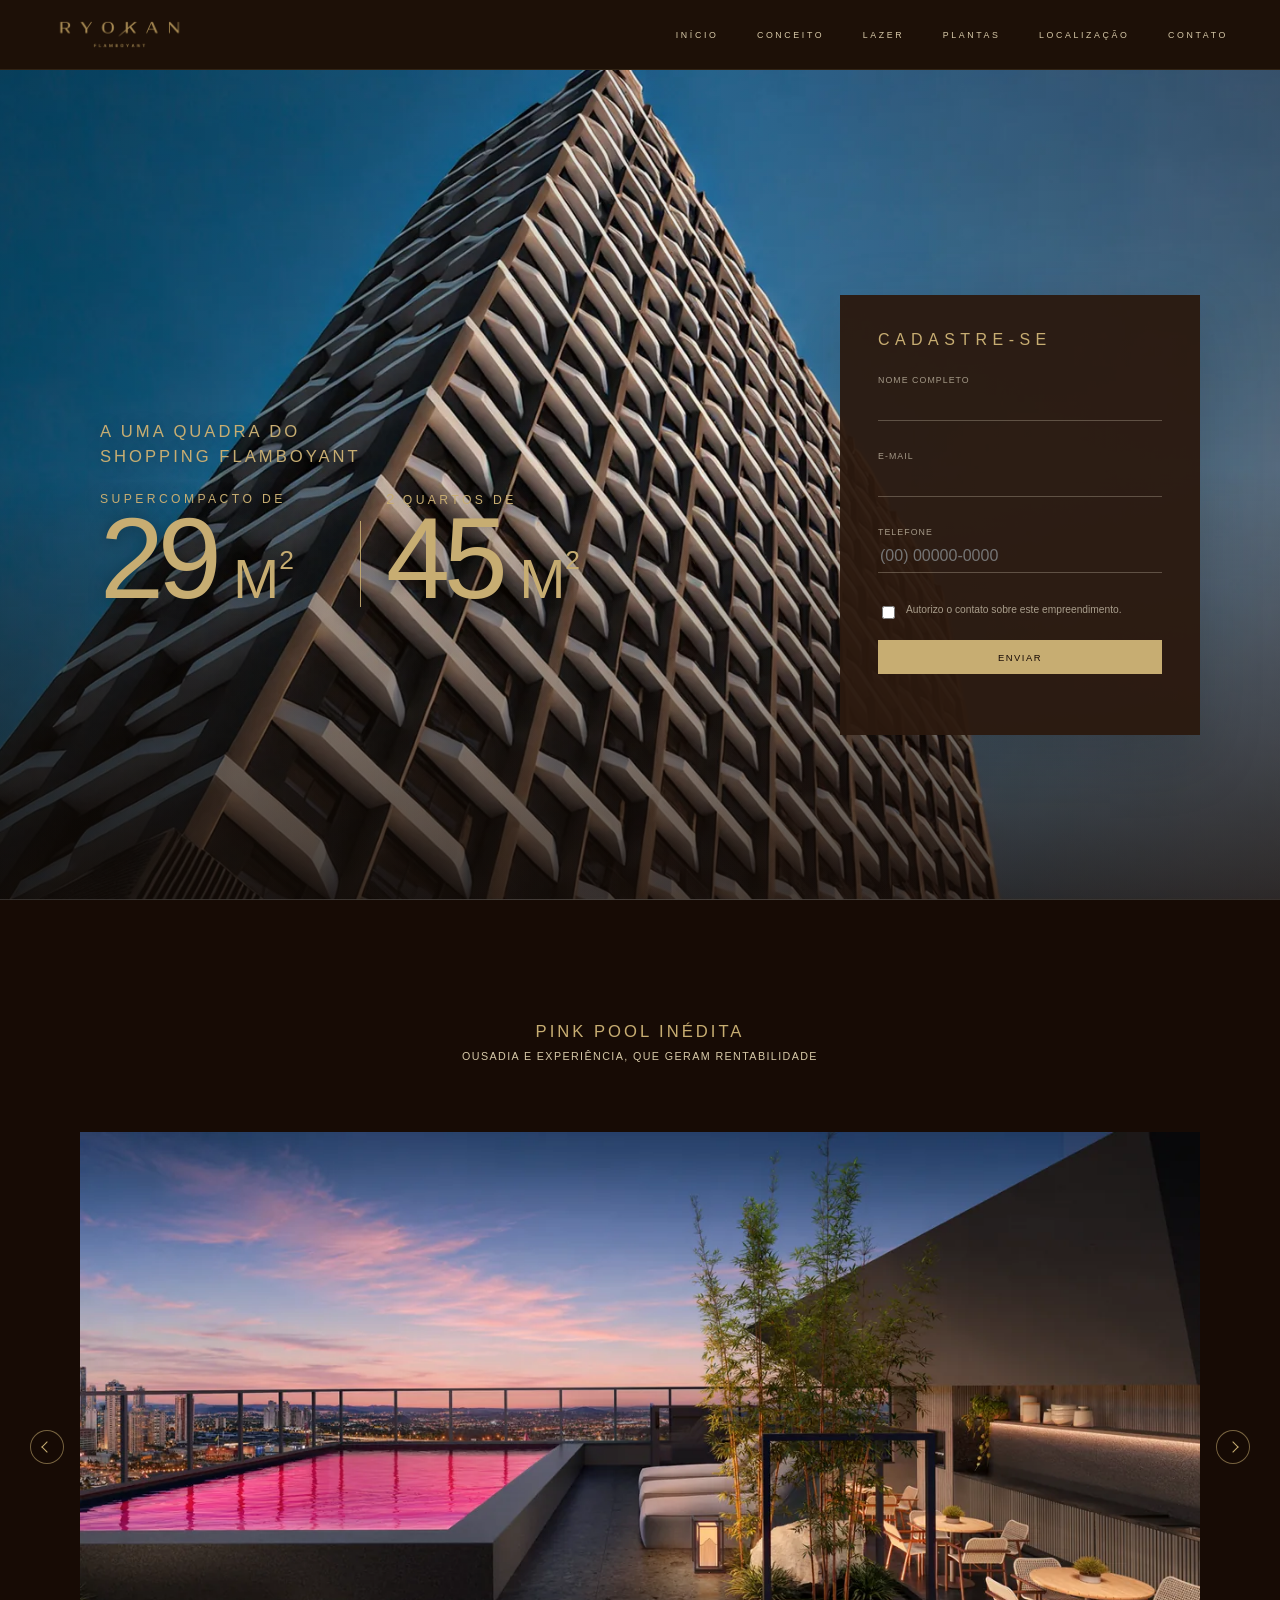
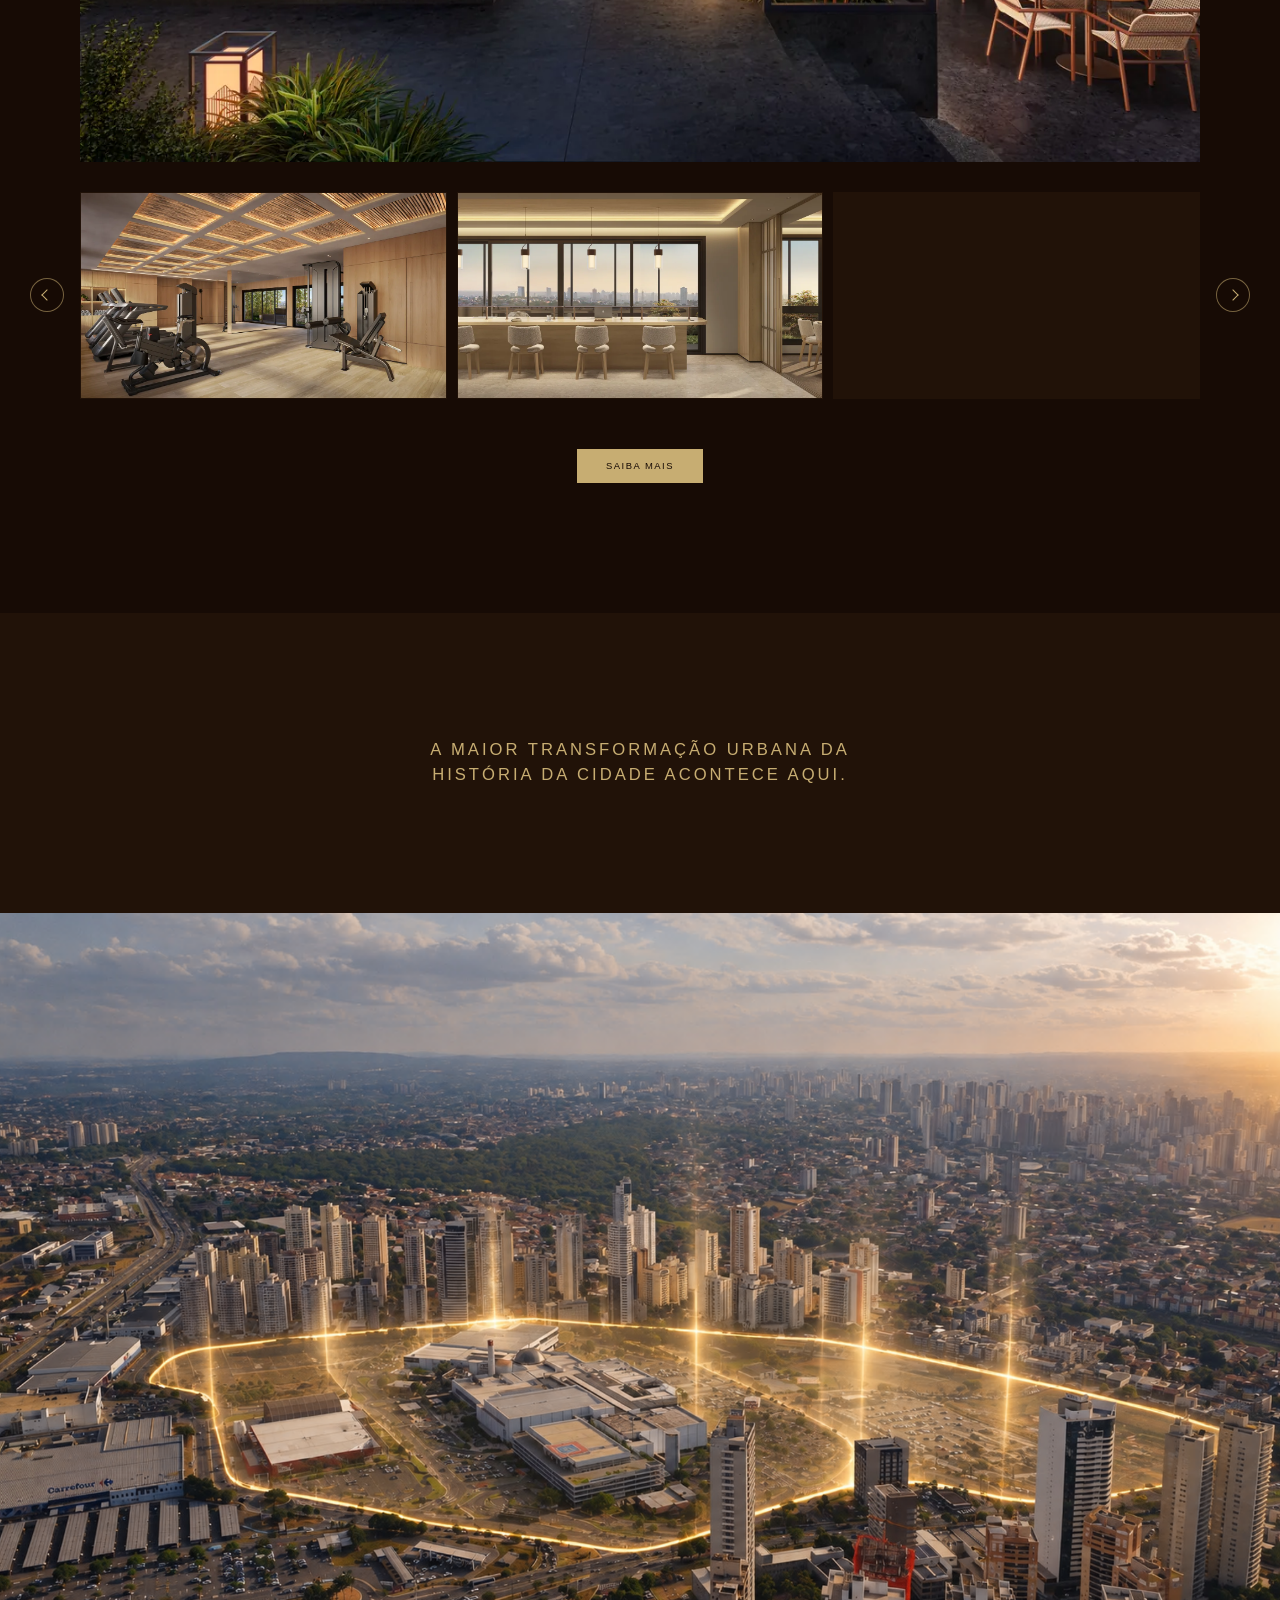
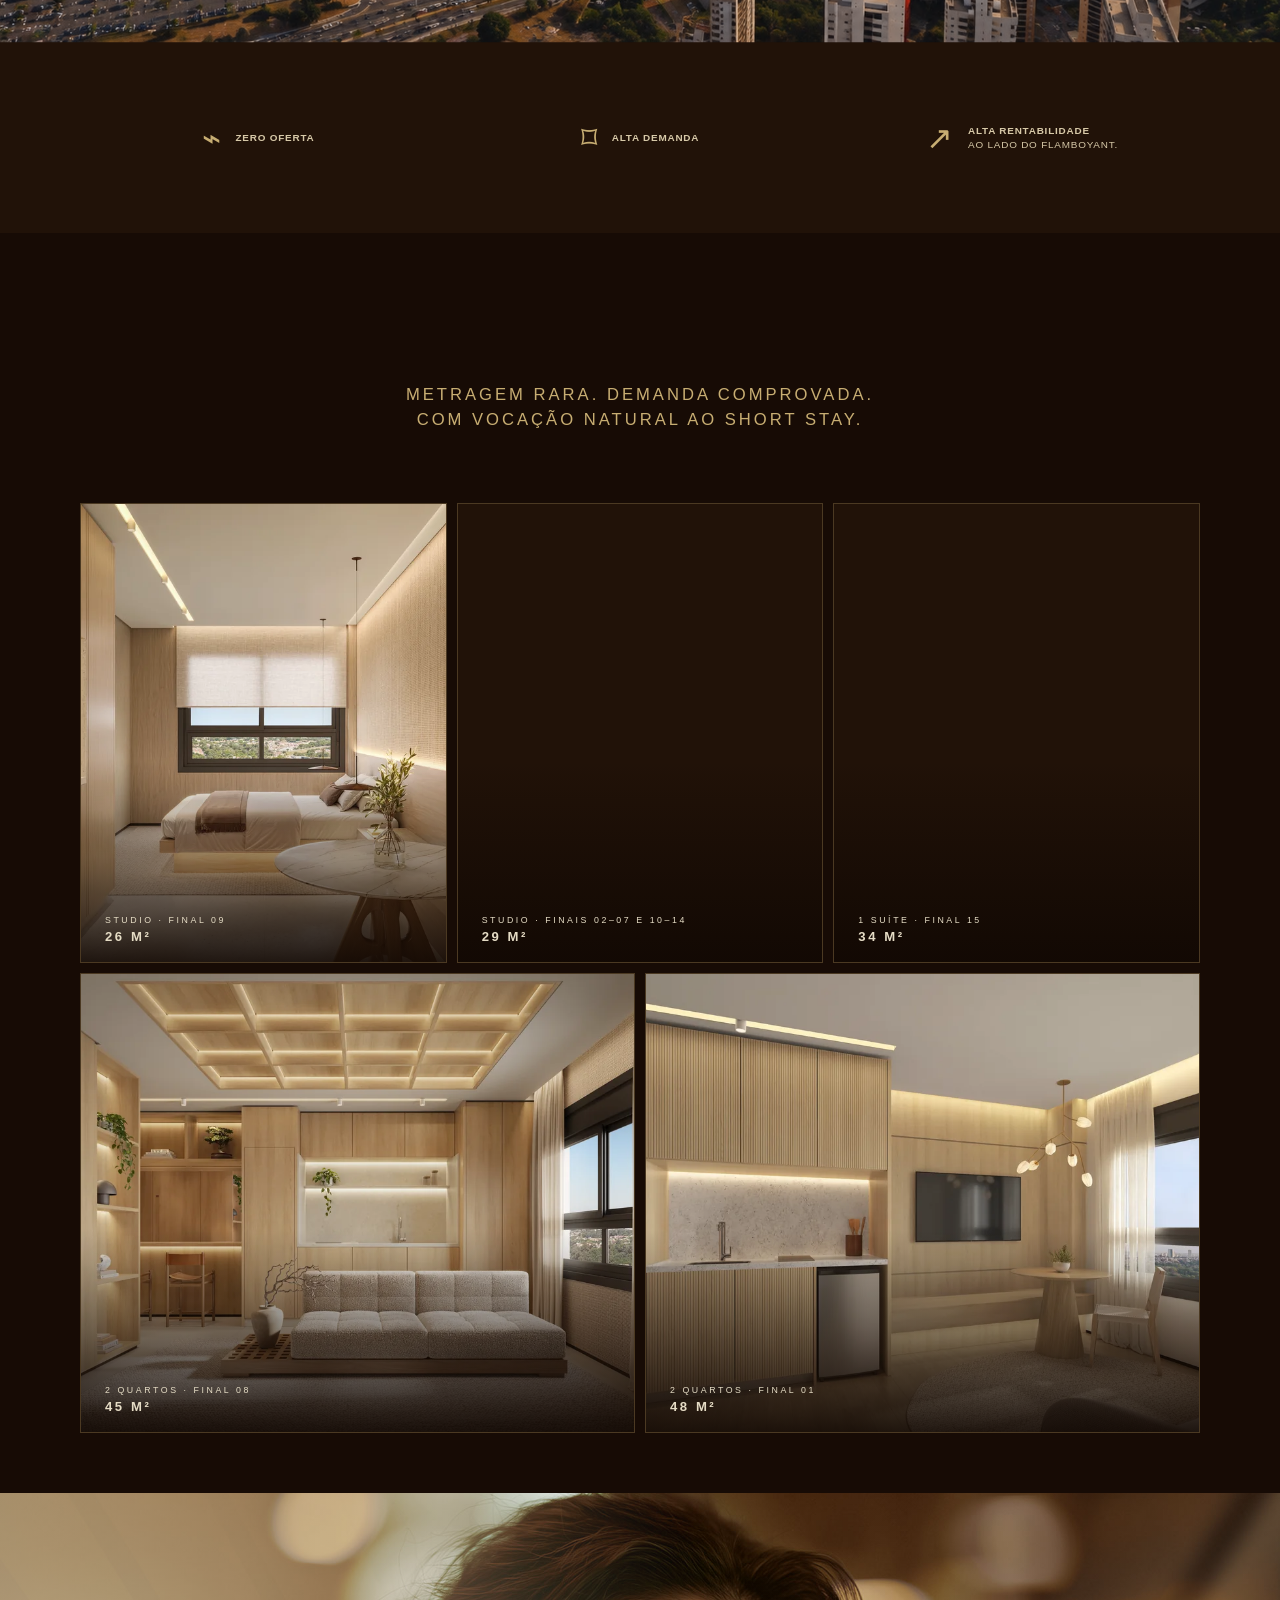
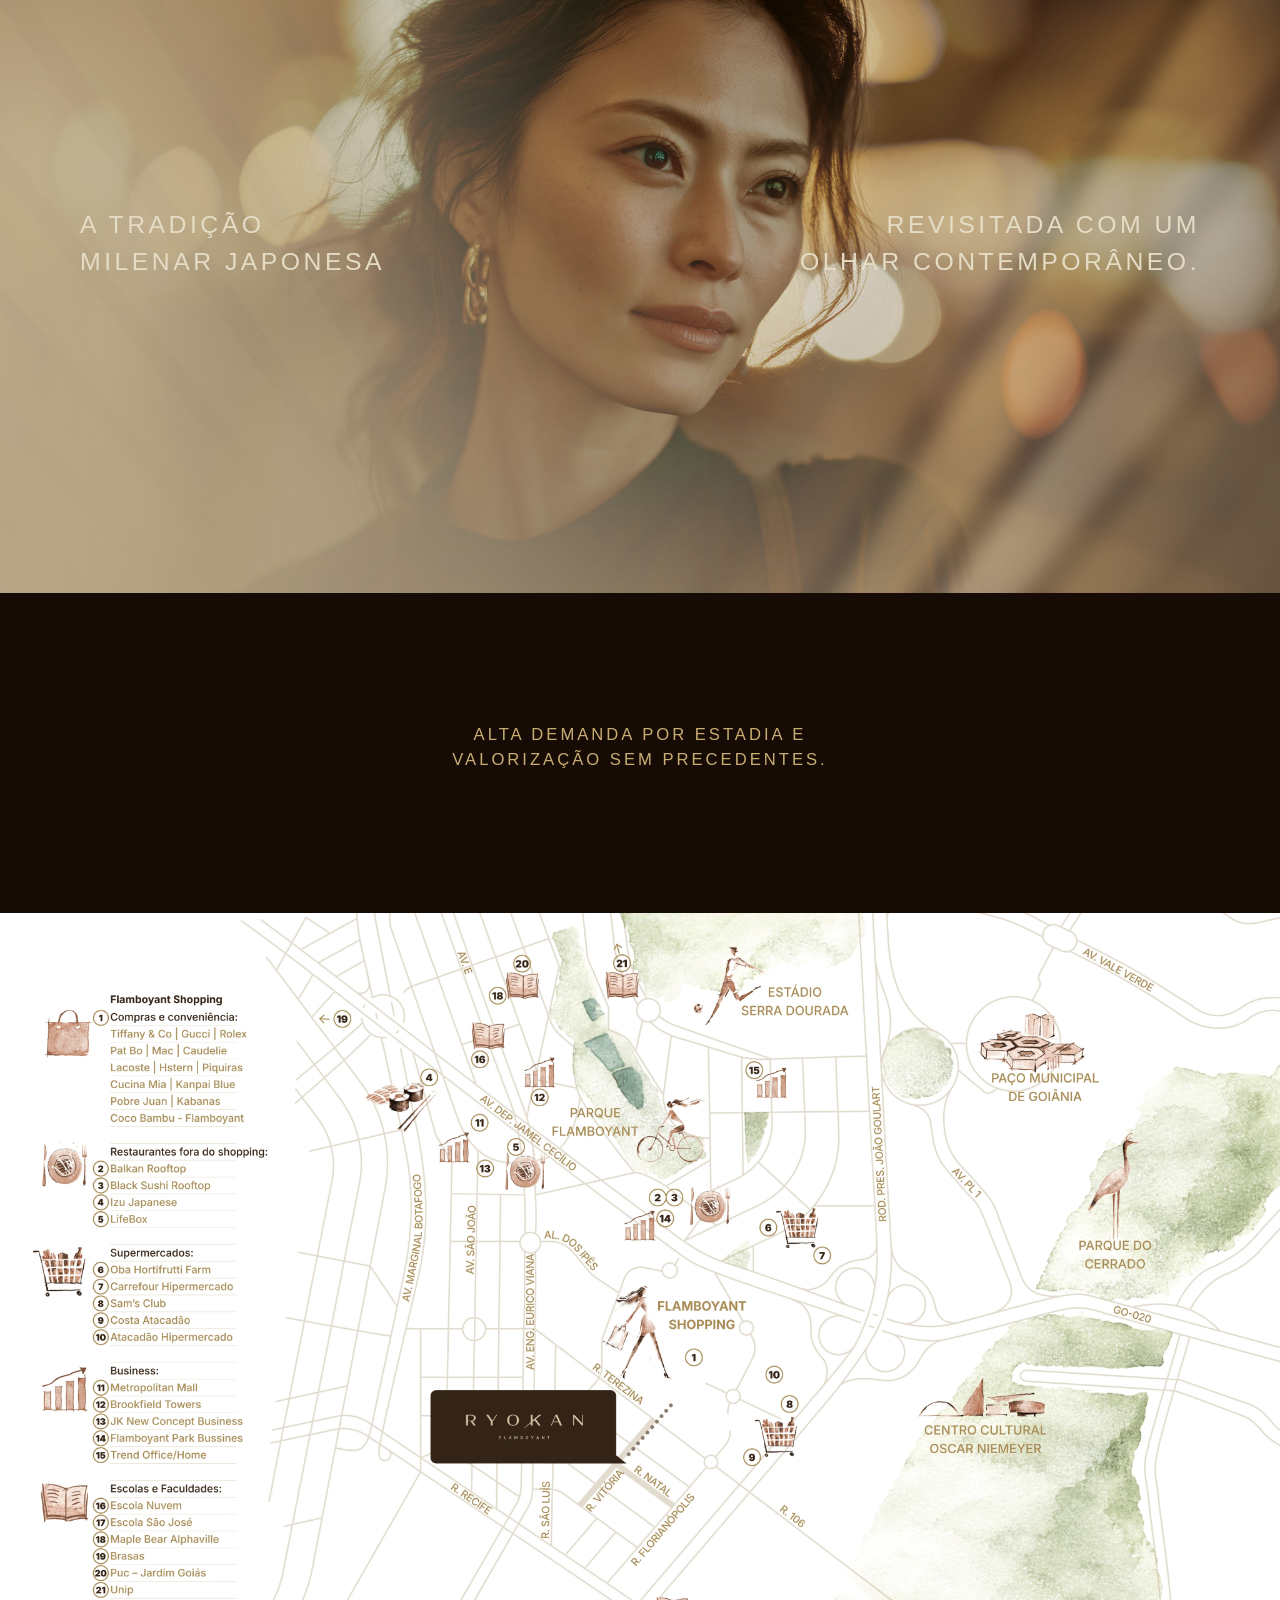
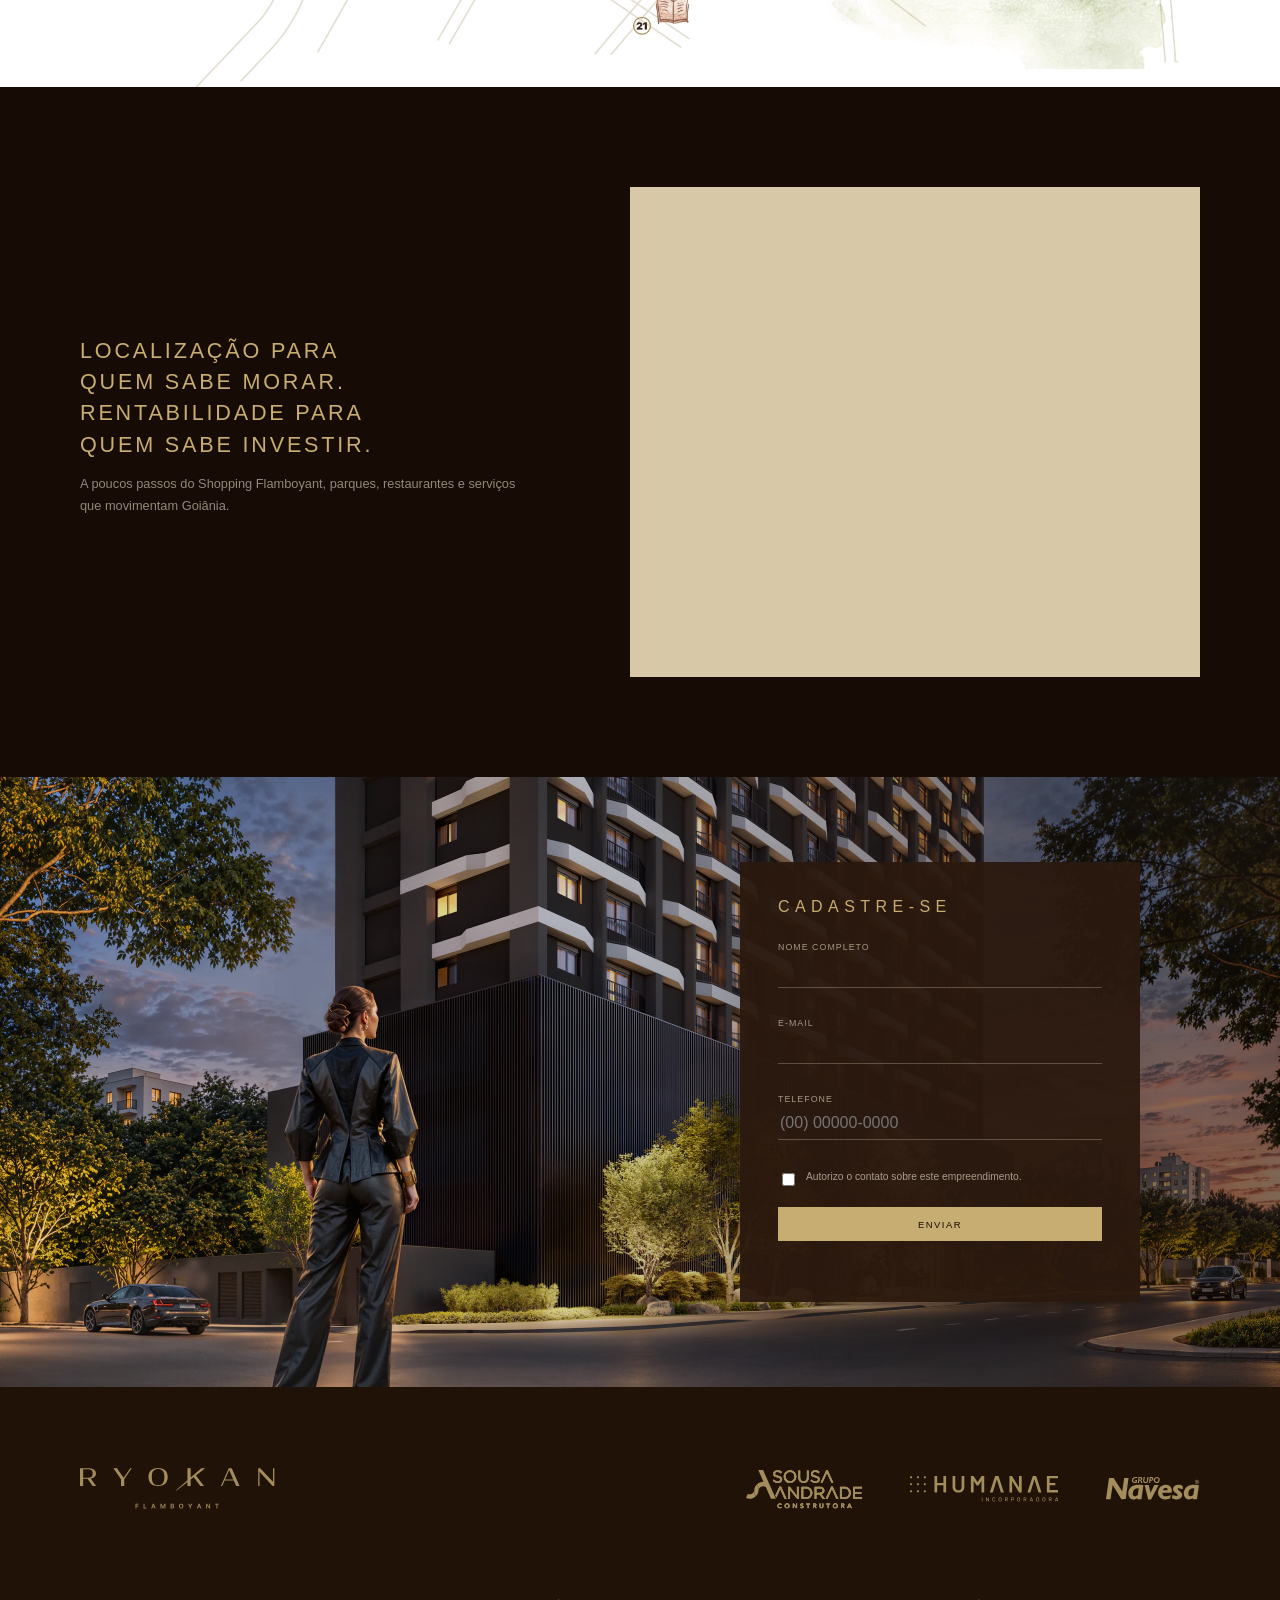
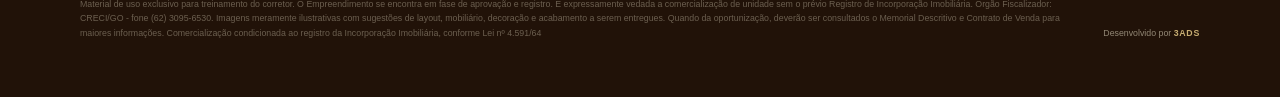
==== commit 728e2708: "feat: add tracked thank-you page" ====
--- a/index.html
+++ b/index.html
@@ -20,7 +20,7 @@
   <link rel="icon" href="assets/favicon%20ryokan%20flamboyant.svg" type="image/svg+xml" sizes="any">
   <link rel="preload" href="assets/hero-building.webp" as="image" type="image/webp" fetchpriority="high">
   <link rel="stylesheet" href="styles.css?v=20261008-15">
-  <script src="script.js?v=20261008-8" defer></script>
+  <script src="script.js?v=20261008-9" defer></script>
 </head>
 <body>
   <a class="skip-link" href="#main-content">Pular para o conteúdo</a>
--- a/styles.css
+++ b/styles.css
@@ -68,6 +68,7 @@
 .form-consent input { accent-color: var(--gold); }
 .button { display: inline-flex; justify-content: center; align-items: center; min-height: 34px; padding: 0 28px; border: 1px solid var(--gold-light); background: var(--gold-light); color: var(--brown-950); text-decoration: none; text-transform: uppercase; letter-spacing: .16em; font-size: .59rem; cursor: pointer; transition: background .25s ease, color .25s ease, transform .25s ease; }
 .button:hover { background: transparent; color: var(--gold-light); transform: translateY(-2px); }
+.button:disabled { opacity: .68; cursor: wait; transform: none; }
 .button--full { width: 100%; }
 .form-status { min-height: 15px; margin: 10px 0 0; color: var(--cream); text-align: center; font-size: .66rem; }
 
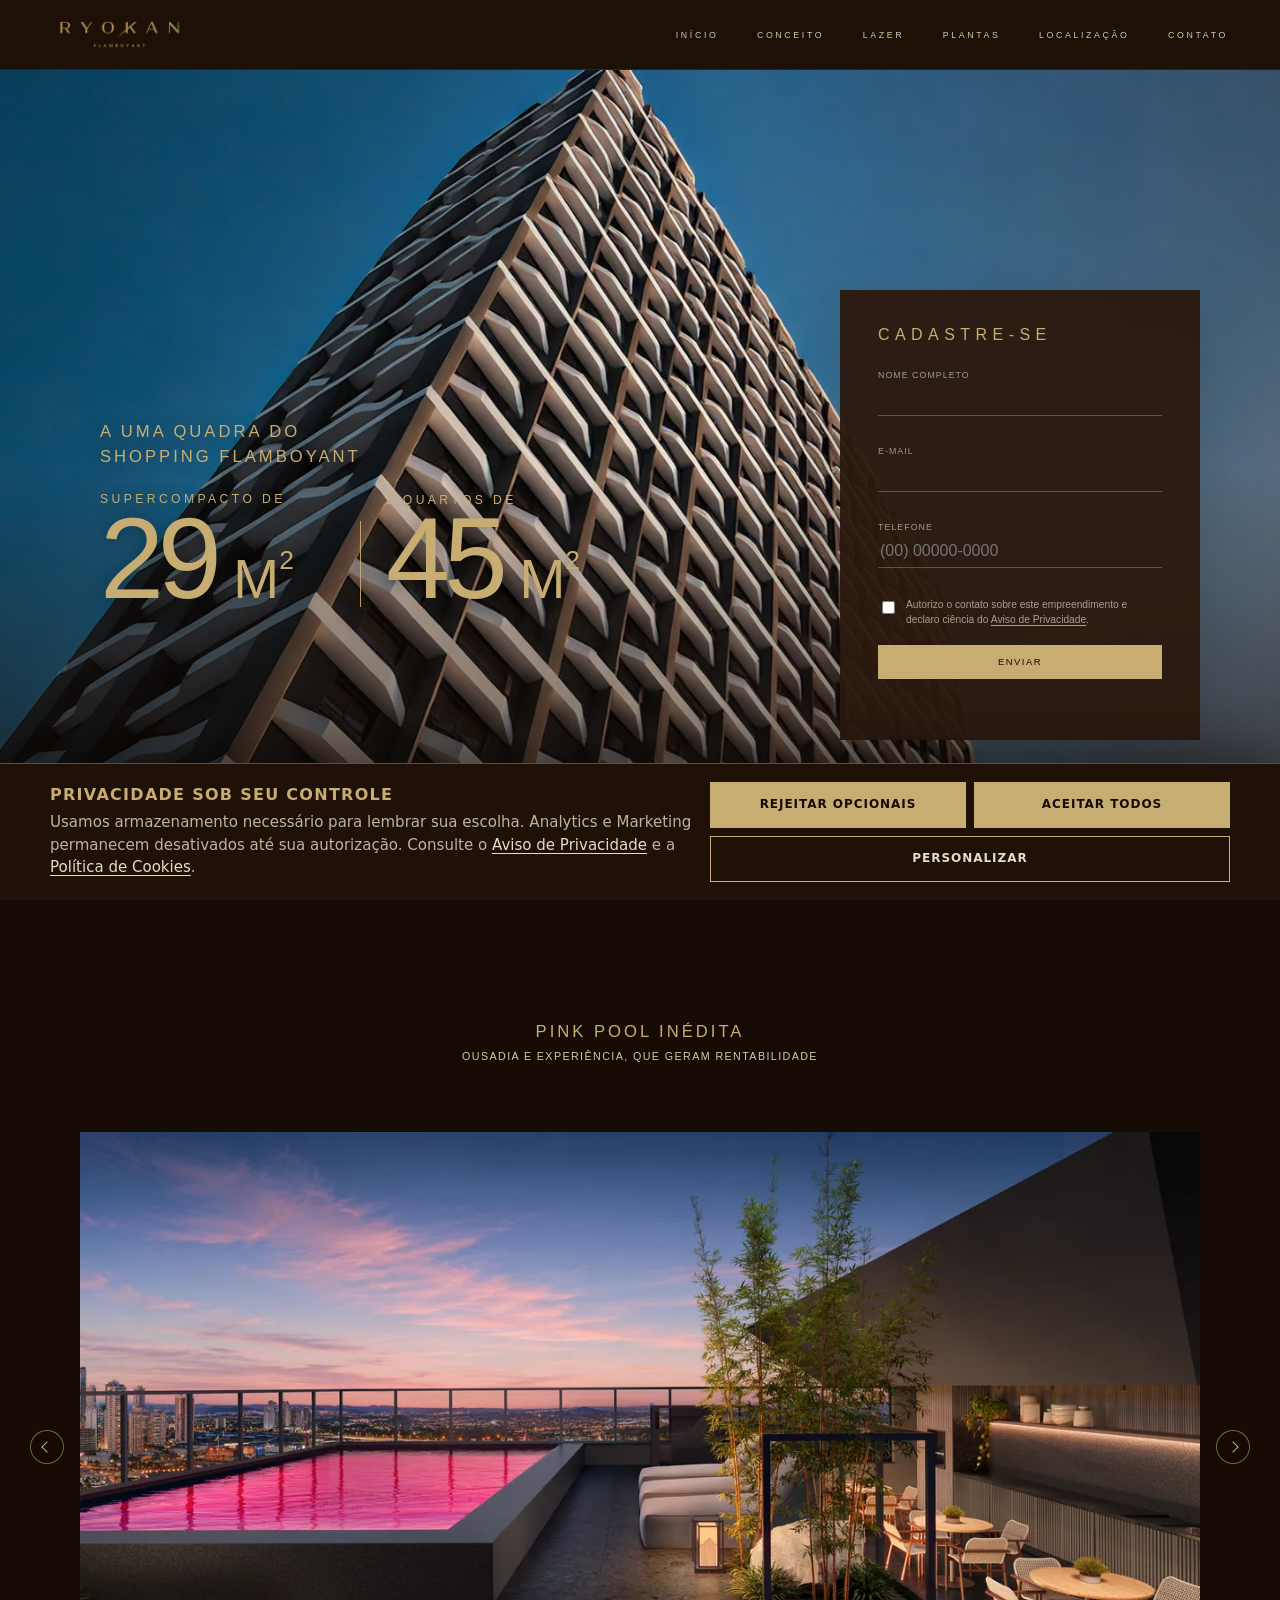
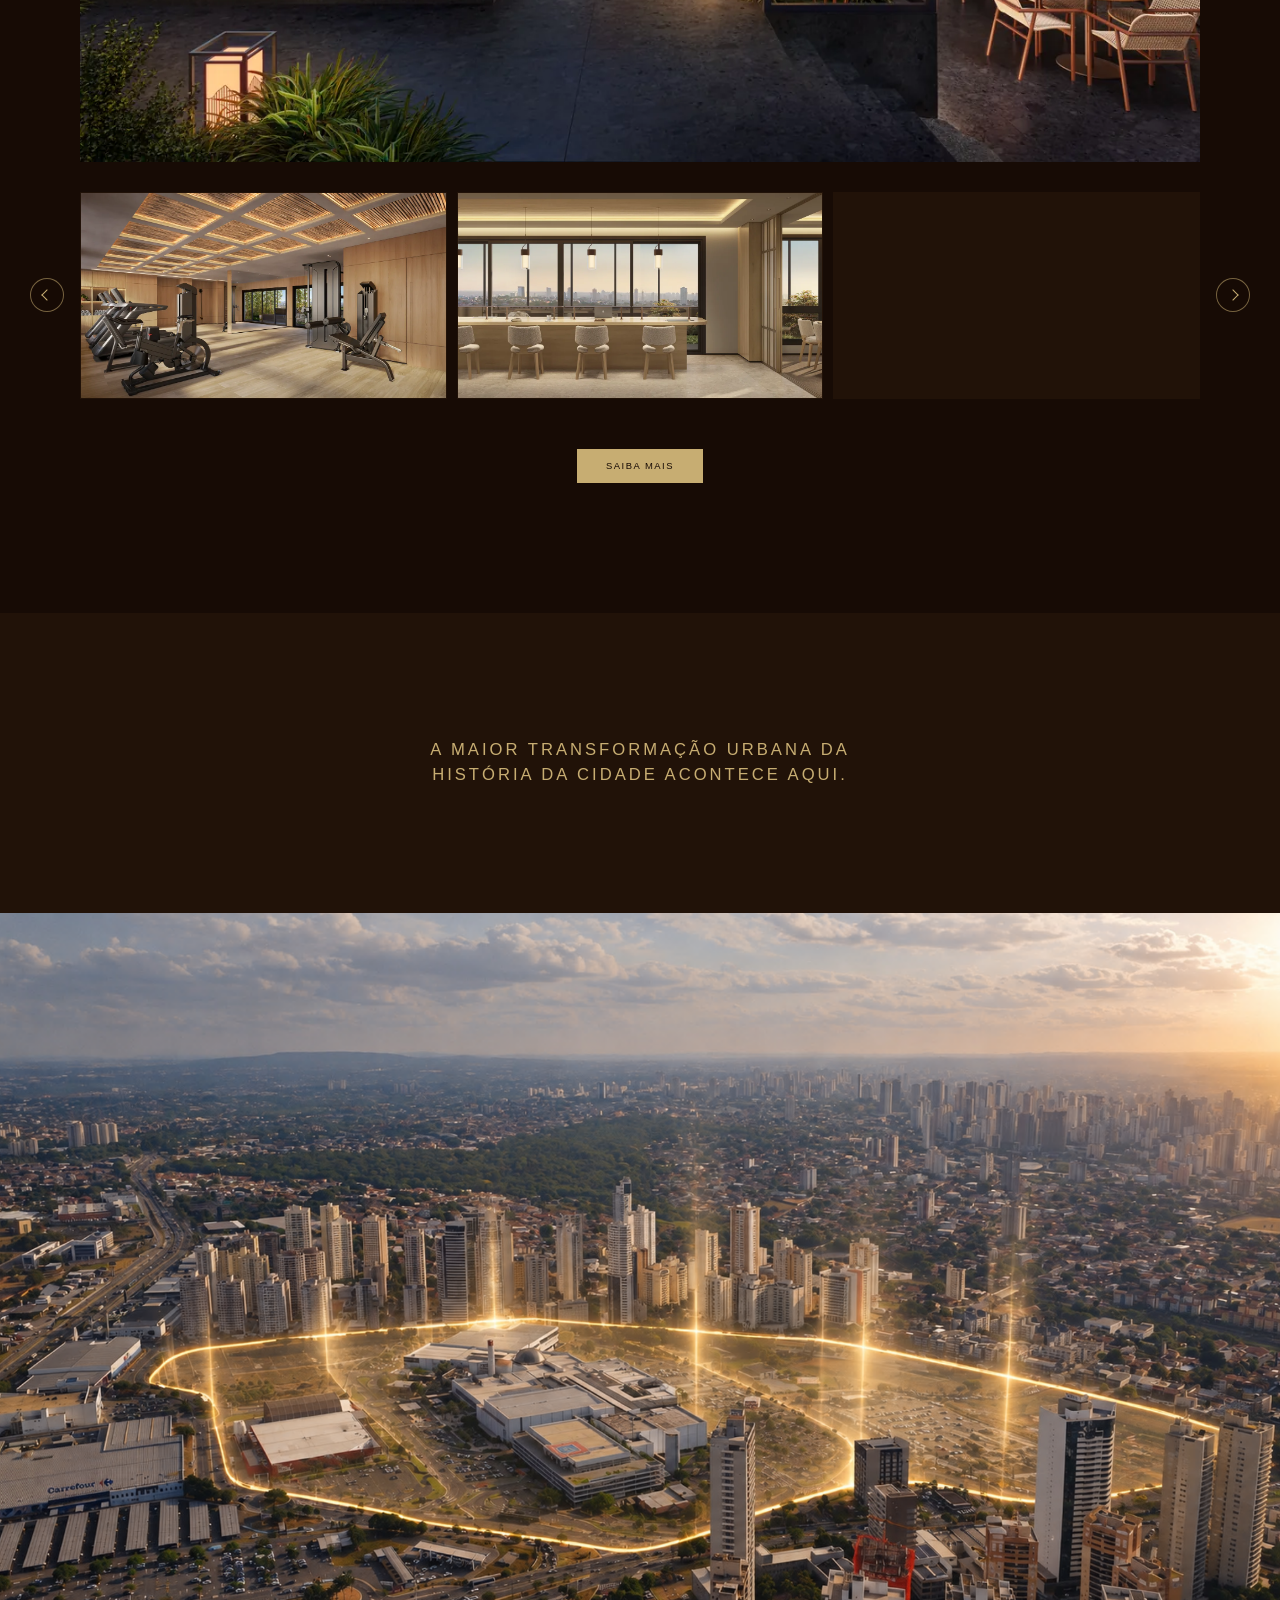
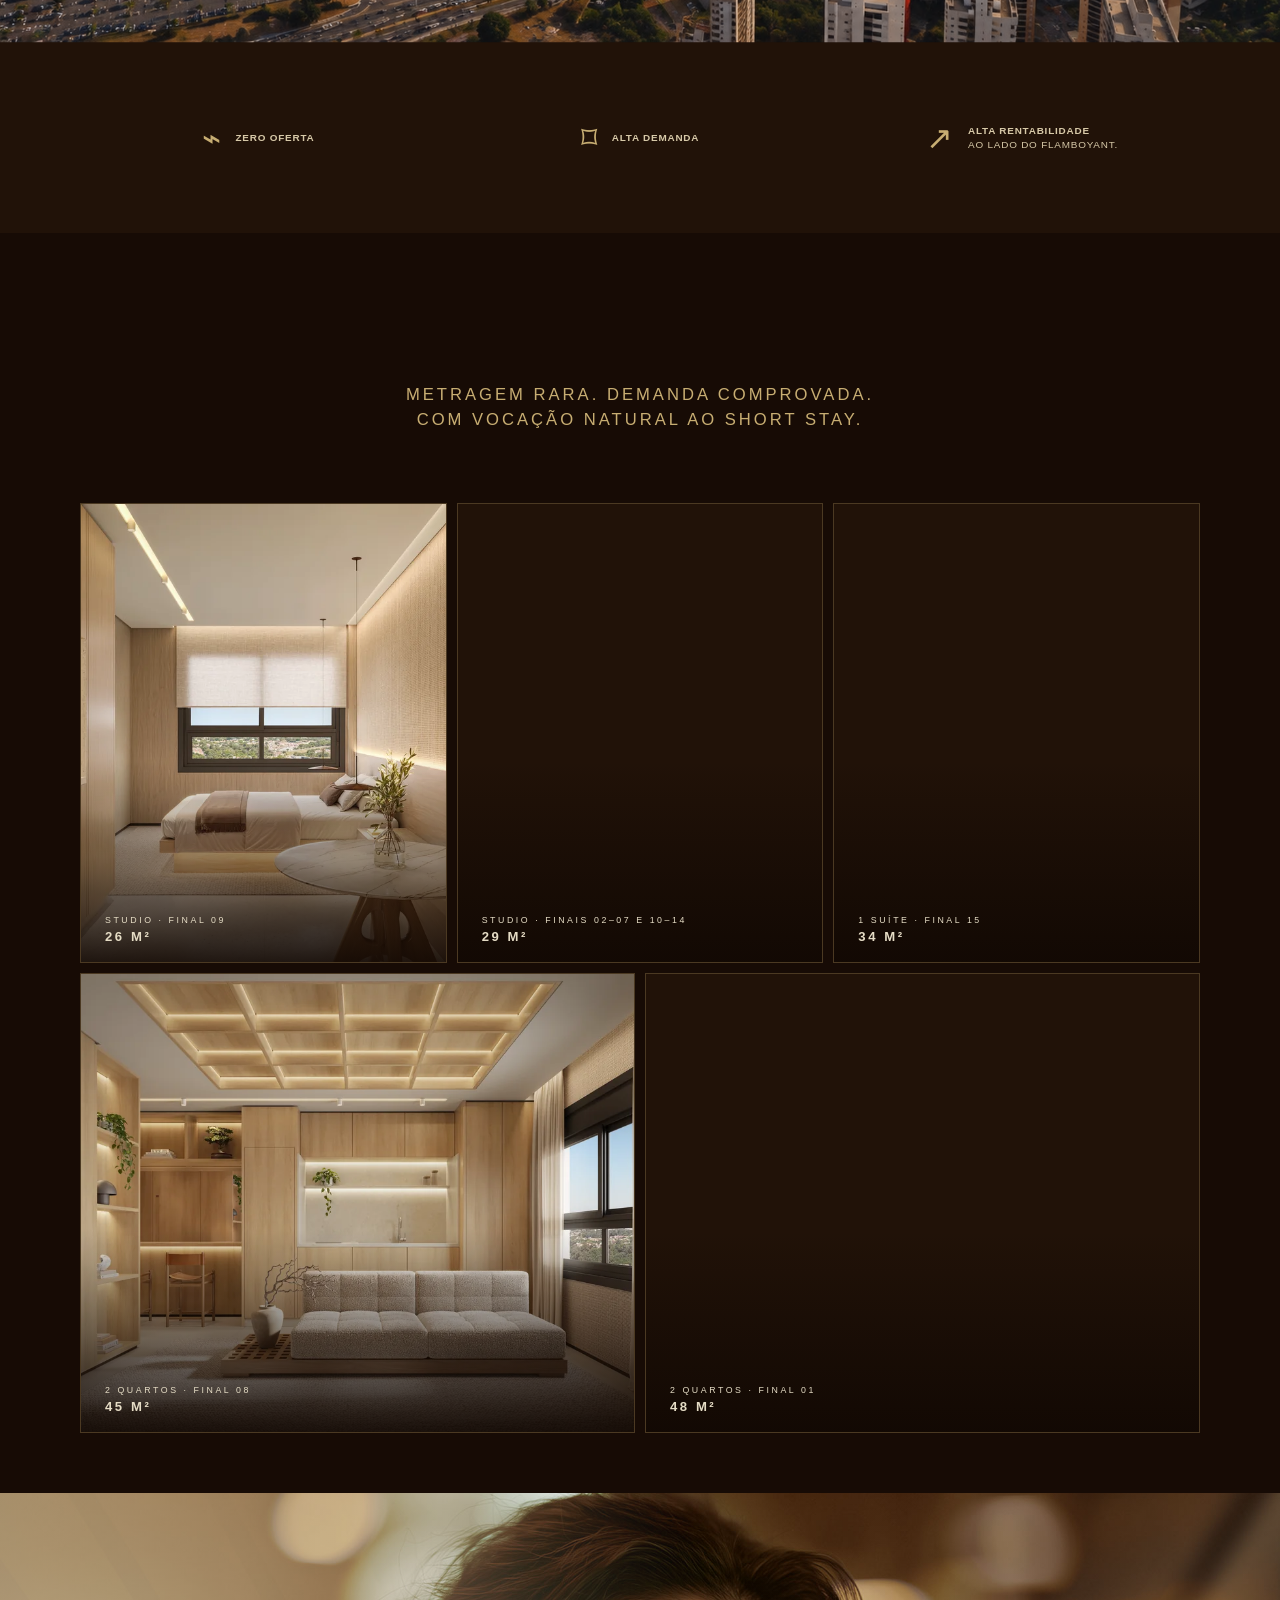
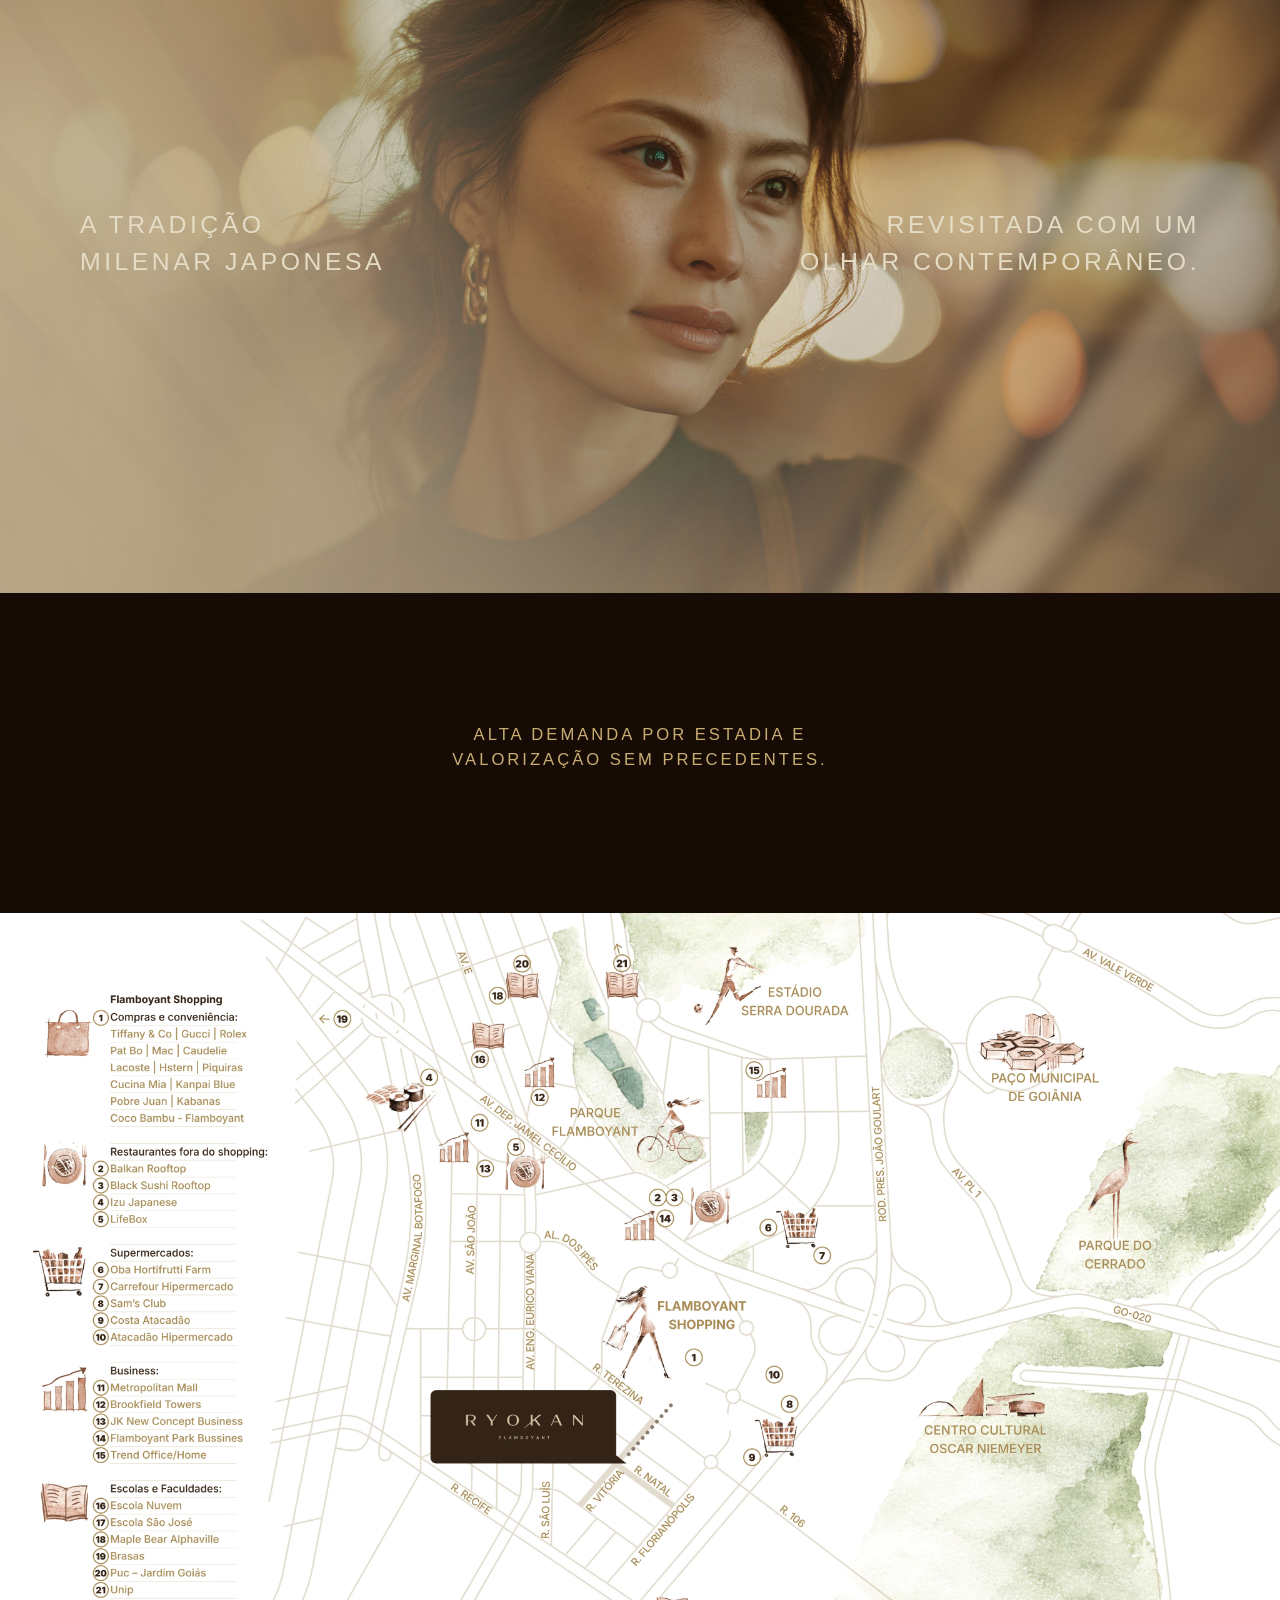
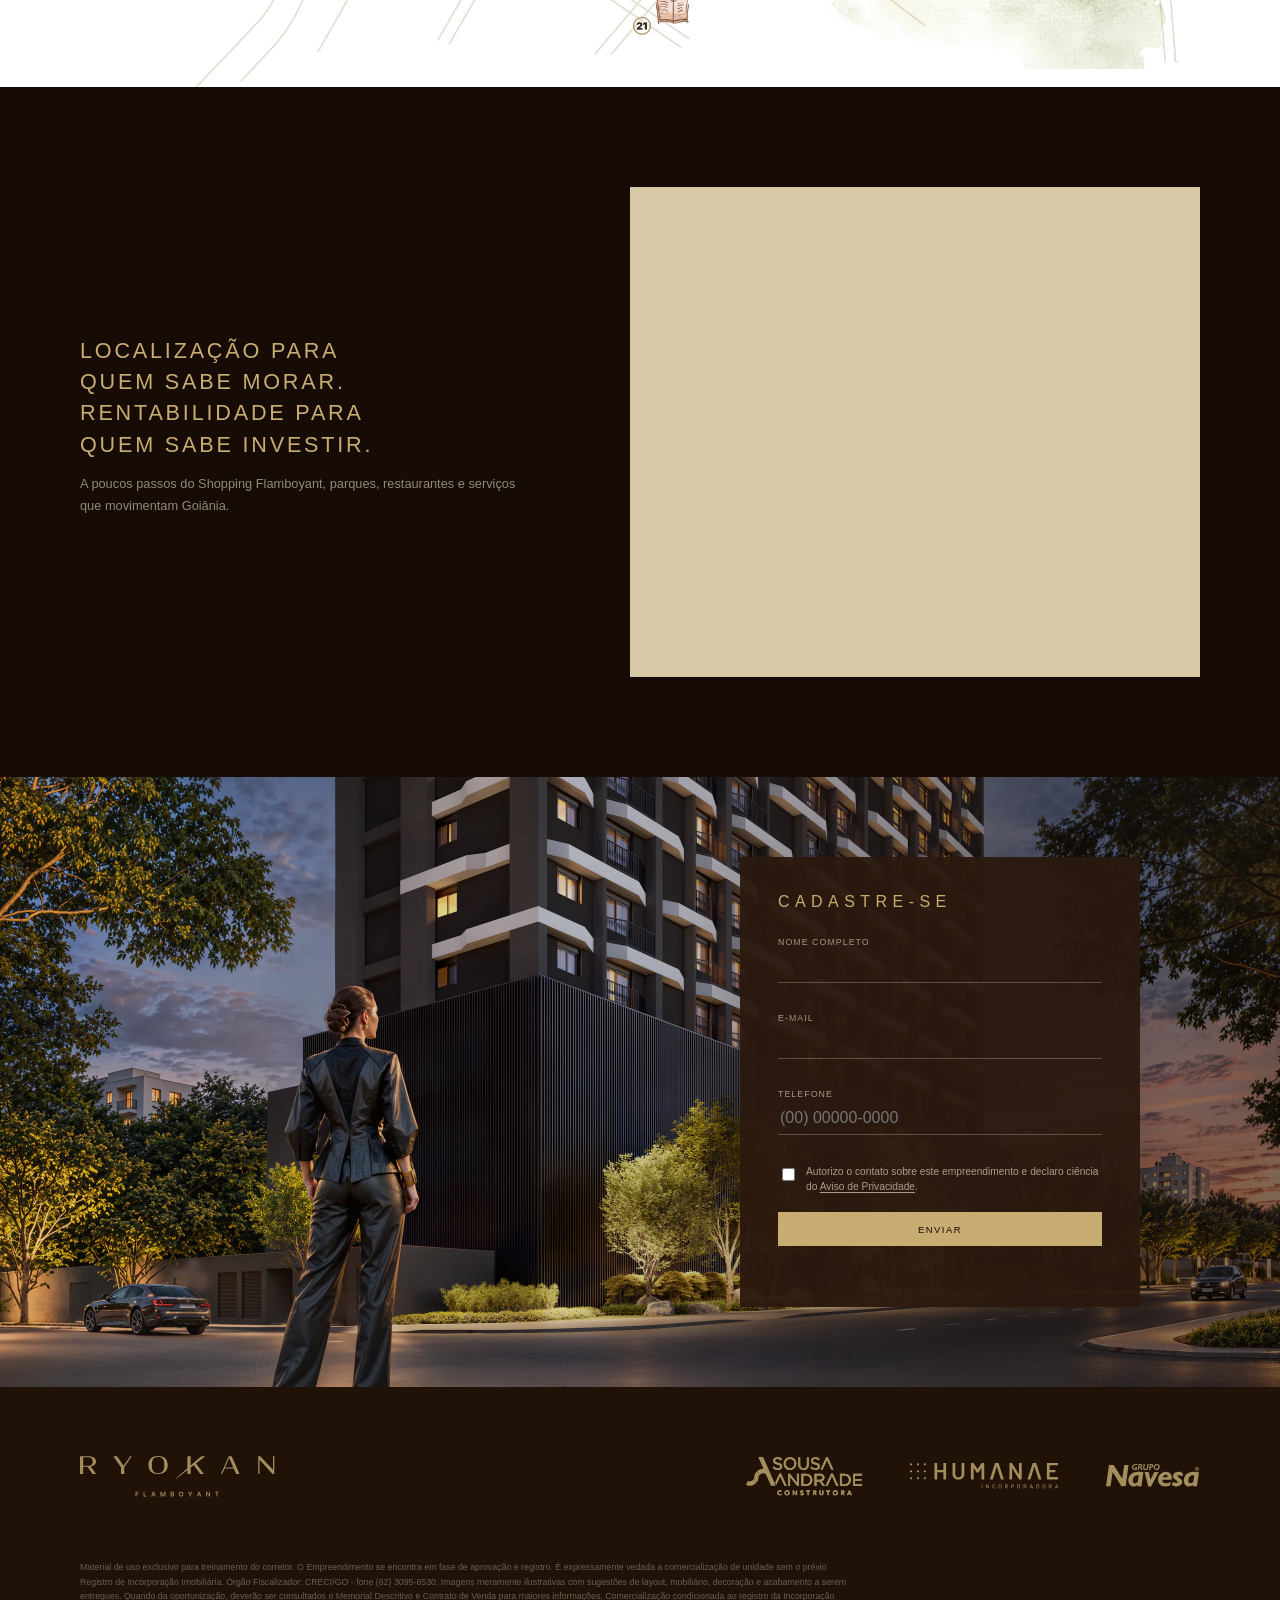
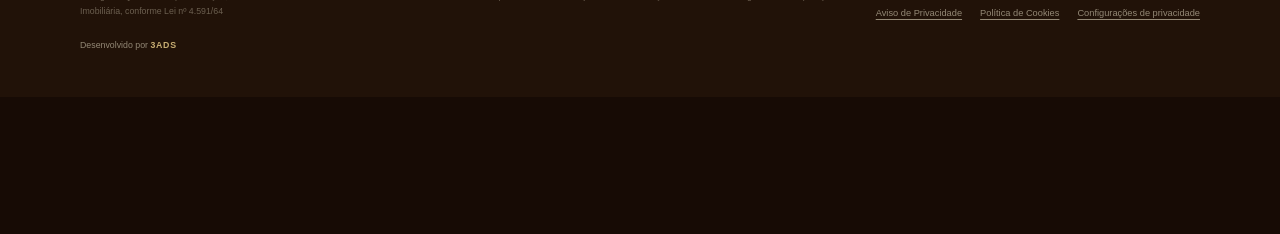
==== commit 64e6d764: "feat: adiciona privacidade e consentimento" ====
--- a/index.html
+++ b/index.html
@@ -19,8 +19,10 @@
   <meta property="og:image:alt" content="Fachada do Ryokan Flamboyant em Goiânia">
   <link rel="icon" href="assets/favicon%20ryokan%20flamboyant.svg" type="image/svg+xml" sizes="any">
   <link rel="preload" href="assets/hero-building.webp" as="image" type="image/webp" fetchpriority="high">
+  <link rel="stylesheet" href="privacy.css?v=20261009-1">
   <link rel="stylesheet" href="styles.css?v=20261008-15">
-  <script src="script.js?v=20261008-9" defer></script>
+  <script src="privacy-consent.js?v=20261009-1" data-gtm-id="GTM-T6S2CN99"></script>
+  <script src="script.js?v=20261009-1" defer></script>
 </head>
 <body>
   <a class="skip-link" href="#main-content">Pular para o conteúdo</a>
@@ -81,7 +83,7 @@
           </div>
           <label class="form-consent">
             <input name="communications_consent" type="checkbox" required>
-            <span>Autorizo o contato sobre este empreendimento.</span>
+            <span>Autorizo o contato sobre este empreendimento e declaro ciência do <a href="privacidade/">Aviso de Privacidade</a>.</span>
           </label>
           <input type="hidden" name="conversion_identifier" value="ryokan-flamboyant-site">
           <button class="button button--full" type="submit">Enviar</button>
@@ -232,7 +234,7 @@
         <div class="form-field"><label for="closing-name">Nome completo</label><input id="closing-name" name="name" type="text" autocomplete="name" required minlength="2"><span class="field-error" data-error-for="closing-name"></span></div>
         <div class="form-field"><label for="closing-email">E-mail</label><input id="closing-email" name="email" type="email" autocomplete="email" required><span class="field-error" data-error-for="closing-email"></span></div>
         <div class="form-field"><label for="closing-phone">Telefone</label><input id="closing-phone" name="personal_phone" type="tel" inputmode="tel" autocomplete="tel" required placeholder="(00) 00000-0000"><input type="hidden" name="phone" data-rd-phone><span class="field-error" data-error-for="closing-phone"></span></div>
-        <label class="form-consent"><input name="communications_consent" type="checkbox" required><span>Autorizo o contato sobre este empreendimento.</span></label>
+        <label class="form-consent"><input name="communications_consent" type="checkbox" required><span>Autorizo o contato sobre este empreendimento e declaro ciência do <a href="privacidade/">Aviso de Privacidade</a>.</span></label>
         <input type="hidden" name="conversion_identifier" value="ryokan-flamboyant-site">
         <button class="button button--full" type="submit">Enviar</button>
         <p class="form-status" role="status" aria-live="polite"></p>
@@ -245,6 +247,11 @@
     <img class="site-footer__partners reveal" src="assets/parceiros.svg" width="469" height="40" alt="Parceiros: Sousa Andrade Construtora, Humanae Incorporadora e Grupo NaVesa">
     <div class="site-footer__meta reveal">
       <p class="site-footer__legal">Material de uso exclusivo para treinamento do corretor. O Empreendimento se encontra em fase de aprovação e registro. É expressamente vedada a comercialização de unidade sem o prévio Registro de Incorporação Imobiliária. Órgão Fiscalizador: CRECI/GO - fone (62) 3095-6530. Imagens meramente ilustrativas com sugestões de layout, mobiliário, decoração e acabamento a serem entregues. Quando da oportunização, deverão ser consultados o Memorial Descritivo e Contrato de Venda para maiores informações. Comercialização condicionada ao registro da Incorporação Imobiliária, conforme Lei nº 4.591/64</p>
+      <nav class="site-footer__legal-links" aria-label="Privacidade e informações legais">
+        <a href="privacidade/">Aviso de Privacidade</a>
+        <a href="politica-de-cookies/">Política de Cookies</a>
+        <button type="button" data-privacy-settings>Configurações de privacidade</button>
+      </nav>
       <p class="site-footer__credit">Desenvolvido por <a href="https://3ads.com.br/" target="_blank" rel="noopener noreferrer" data-developer-credit>3ADS</a></p>
     </div>
   </footer>
@@ -275,6 +282,5 @@
     <img src="assets/IMAGENS/Gerais/3613_F_IMG_ACADEMIA_CAM_02_R03.webp" width="1250" height="703" alt="" data-lightbox-image>
     <p data-lightbox-caption></p>
   </dialog>
-  <script type="text/javascript" async src="https://d335luupugsy2.cloudfront.net/js/loader-scripts/982dc448-4c45-41c9-b491-edf1361459bd-loader.js"></script>
 </body>
 </html>
--- a/privacy.css
+++ b/privacy.css
@@ -0,0 +1,72 @@
+:root { --privacy-banner-offset: 0px; }
+body { padding-bottom: var(--privacy-banner-offset); }
+
+.privacy-banner[hidden] { display: none; }
+.privacy-banner {
+  position: fixed;
+  z-index: 1000;
+  inset: auto 0 0;
+  padding: 16px 16px calc(16px + env(safe-area-inset-bottom));
+  border-top: 1px solid rgba(199, 173, 114, .4);
+  background: #201108;
+  color: #e5dcc5;
+  box-shadow: 0 -16px 44px rgba(0, 0, 0, .32);
+  font-family: system-ui, -apple-system, BlinkMacSystemFont, "Segoe UI", Roboto, Helvetica, Arial, sans-serif;
+}
+.privacy-banner__inner { width: min(1180px, 100%); margin: auto; display: grid; gap: 16px; }
+.privacy-banner h2 { margin: 0 0 7px; color: #c7ad72; font-size: 1rem; letter-spacing: .08em; text-transform: uppercase; }
+.privacy-banner p { margin: 0; color: rgba(229, 220, 197, .8); font-size: .94rem; line-height: 1.5; }
+.privacy-banner a, .privacy-dialog a { color: #e5dcc5; text-underline-offset: 3px; }
+.privacy-banner__actions, .privacy-dialog__actions { display: grid; grid-template-columns: minmax(0, 1fr); gap: 8px; }
+.privacy-action {
+  min-width: 0;
+  min-height: 46px;
+  padding: 9px 14px;
+  border: 1px solid #c7ad72;
+  border-radius: 0;
+  font: 600 .75rem/1.3 system-ui, -apple-system, BlinkMacSystemFont, "Segoe UI", Roboto, Helvetica, Arial, sans-serif;
+  letter-spacing: .08em;
+  text-transform: uppercase;
+  overflow-wrap: anywhere;
+  cursor: pointer;
+}
+.privacy-action--primary { background: #c7ad72; color: #170b05; }
+.privacy-action--primary:hover { background: #e5dcc5; border-color: #e5dcc5; }
+.privacy-action--secondary { background: transparent; color: #e5dcc5; }
+.privacy-action--save { background: #201108; color: #e5dcc5; }
+.privacy-action:focus-visible, .privacy-category input:focus-visible { outline: 3px solid #fff; outline-offset: 2px; }
+
+.privacy-dialog {
+  width: min(680px, calc(100% - 28px));
+  max-height: min(820px, calc(100dvh - 28px));
+  padding: 0;
+  border: 1px solid rgba(170, 138, 74, .55);
+  background: #e5dcc5;
+  color: #24160e;
+  box-shadow: 0 28px 100px rgba(0, 0, 0, .5);
+  font-family: system-ui, -apple-system, BlinkMacSystemFont, "Segoe UI", Roboto, Helvetica, Arial, sans-serif;
+}
+.privacy-dialog::backdrop { background: rgba(12, 5, 2, .78); }
+.privacy-dialog__panel { padding: clamp(22px, 5vw, 42px); }
+.privacy-dialog__eyebrow { margin: 0 0 8px; color: #765c2d; font-size: .7rem; letter-spacing: .2em; text-transform: uppercase; }
+.privacy-dialog h2 { margin: 0 0 12px; font: 400 clamp(1.6rem, 5vw, 2.4rem)/1.08 Georgia, serif; }
+.privacy-dialog__panel > p:not(.privacy-dialog__eyebrow):not(.privacy-dialog__links) { margin: 0 0 24px; color: rgba(36, 22, 14, .75); line-height: 1.55; }
+.privacy-category { margin-top: 10px; padding: 17px; display: flex; align-items: center; justify-content: space-between; gap: 20px; border: 1px solid rgba(81, 53, 31, .28); }
+.privacy-category h3, .privacy-category strong { margin: 0; font-size: .9rem; text-transform: uppercase; letter-spacing: .08em; }
+.privacy-category p, .privacy-category small { display: block; margin: 5px 0 0; color: rgba(36, 22, 14, .72); font-size: .88rem; line-height: 1.5; }
+.privacy-category__required { flex: none; color: #765c2d; font-size: .68rem; font-weight: 700; text-transform: uppercase; }
+.privacy-category input { flex: none; width: 24px; height: 24px; accent-color: #765c2d; }
+.privacy-dialog__links { margin: 20px 0; font-size: .78rem; }
+
+@media (min-width: 760px) {
+  .privacy-banner { padding: 18px 24px; }
+  .privacy-banner__inner { grid-template-columns: minmax(0, 1fr) minmax(420px, 520px); align-items: center; }
+  .privacy-banner__actions { grid-template-columns: repeat(2, minmax(0, 1fr)); }
+  .privacy-action--secondary { grid-column: 1 / -1; }
+  .privacy-dialog__actions { grid-template-columns: repeat(2, minmax(0, 1fr)) minmax(0, 1.15fr); }
+  .privacy-action--save { grid-column: auto; }
+}
+
+@media (prefers-reduced-motion: reduce) {
+  .privacy-action { transition: none; }
+}
--- a/styles.css
+++ b/styles.css
@@ -66,6 +66,7 @@
 .field-error { min-height: 12px; display: block; margin-top: 3px; color: #e9b49f; font-size: .6rem; }
 .form-consent { display: flex; gap: 8px; align-items: start; margin: 8px 0 18px; color: rgba(229,220,197,.68); font-size: .64rem; line-height: 1.4; }
 .form-consent input { accent-color: var(--gold); }
+.form-consent a { color: inherit; text-underline-offset: 2px; }
 .button { display: inline-flex; justify-content: center; align-items: center; min-height: 34px; padding: 0 28px; border: 1px solid var(--gold-light); background: var(--gold-light); color: var(--brown-950); text-decoration: none; text-transform: uppercase; letter-spacing: .16em; font-size: .59rem; cursor: pointer; transition: background .25s ease, color .25s ease, transform .25s ease; }
 .button:hover { background: transparent; color: var(--gold-light); transform: translateY(-2px); }
 .button:disabled { opacity: .68; cursor: wait; transform: none; }
@@ -151,6 +152,9 @@
 .site-footer p { margin: 0; color: rgba(229,220,197,.38); font-size: .55rem; line-height: 1.65; }
 .site-footer__legal { max-width: 100%; }
 .site-footer .site-footer__credit { color: rgba(229,220,197,.58); white-space: nowrap; }
+.site-footer__legal-links { display: flex; flex-wrap: wrap; gap: 9px 18px; align-items: center; }
+.site-footer__legal-links a, .site-footer__legal-links button { padding: 0; border: 0; background: transparent; color: rgba(229,220,197,.58); font: inherit; font-size: .58rem; text-decoration: underline; text-underline-offset: 3px; cursor: pointer; }
+.site-footer__legal-links a:hover, .site-footer__legal-links button:hover { color: var(--cream); }
 .site-footer__credit a { color: var(--gold-light); font-weight: 600; letter-spacing: .08em; text-decoration: none; transition: color .25s ease; }
 .site-footer__credit a:hover { color: var(--cream); }
 
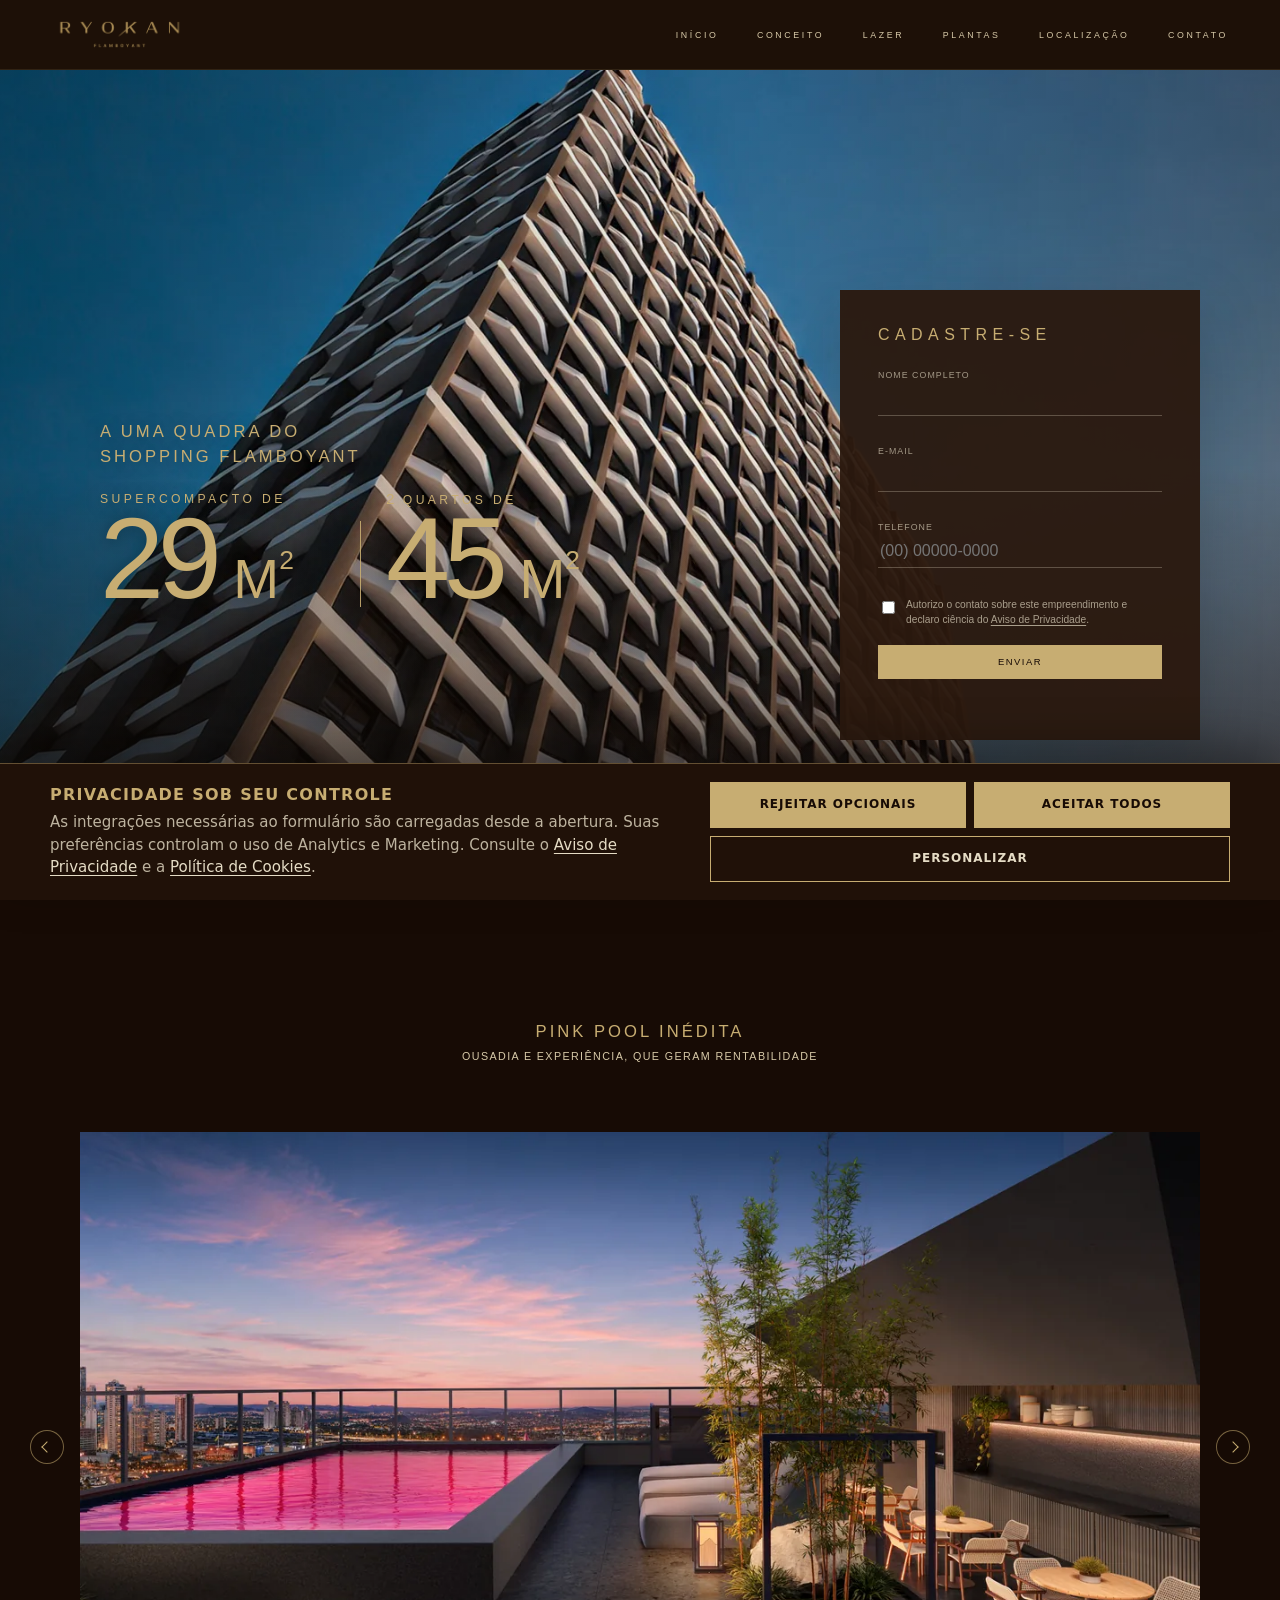
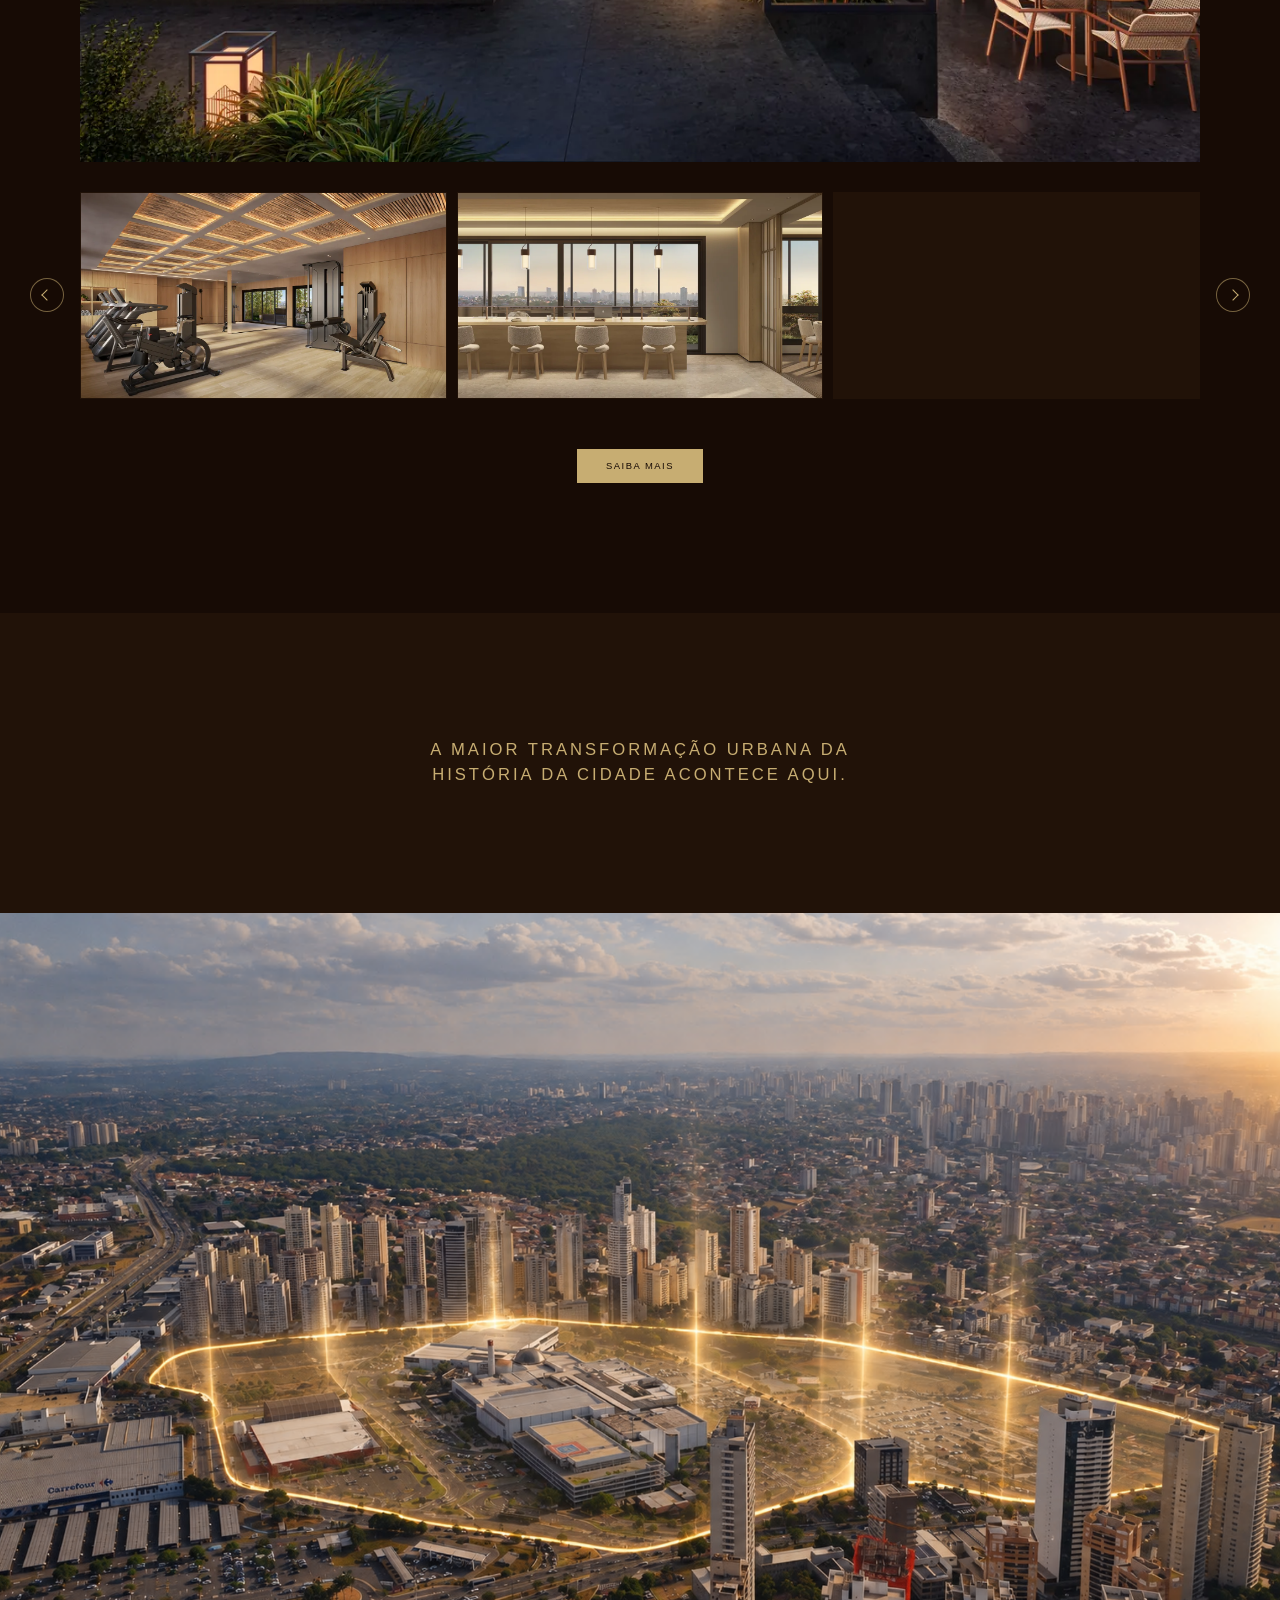
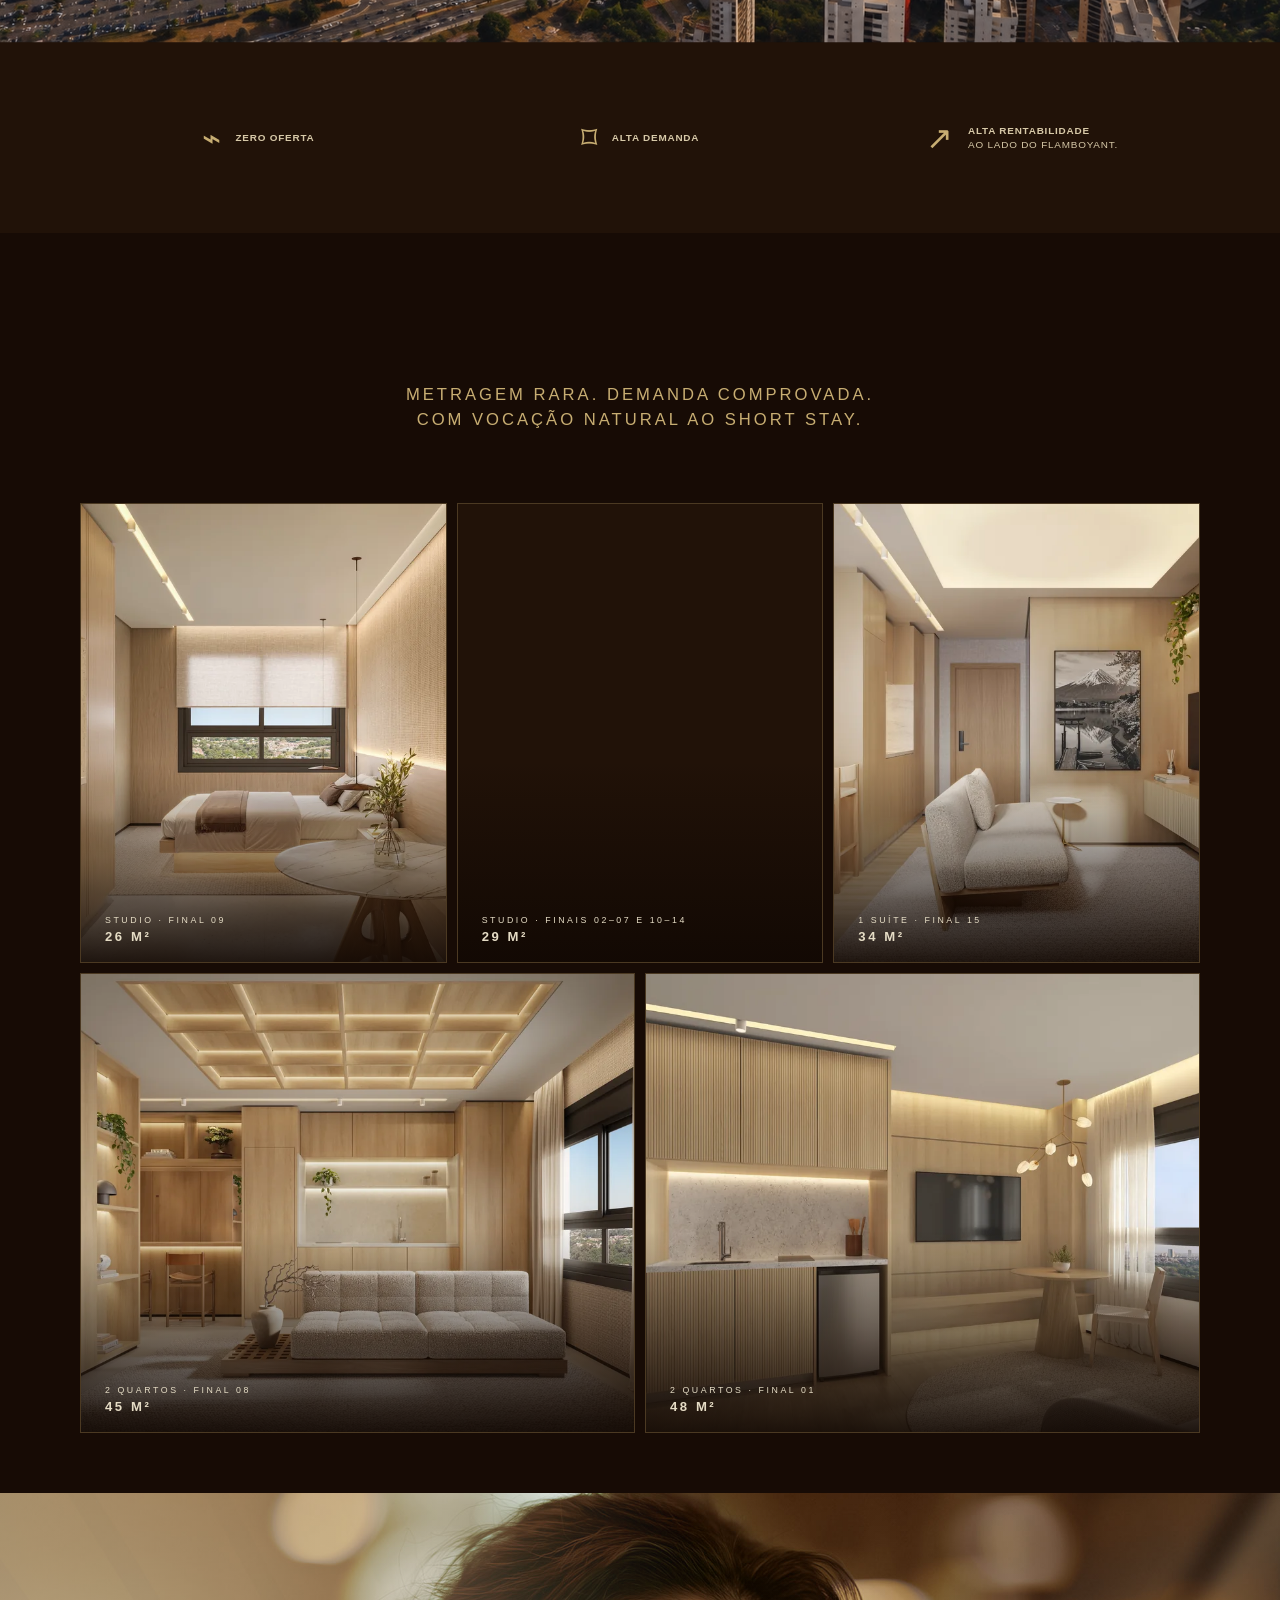
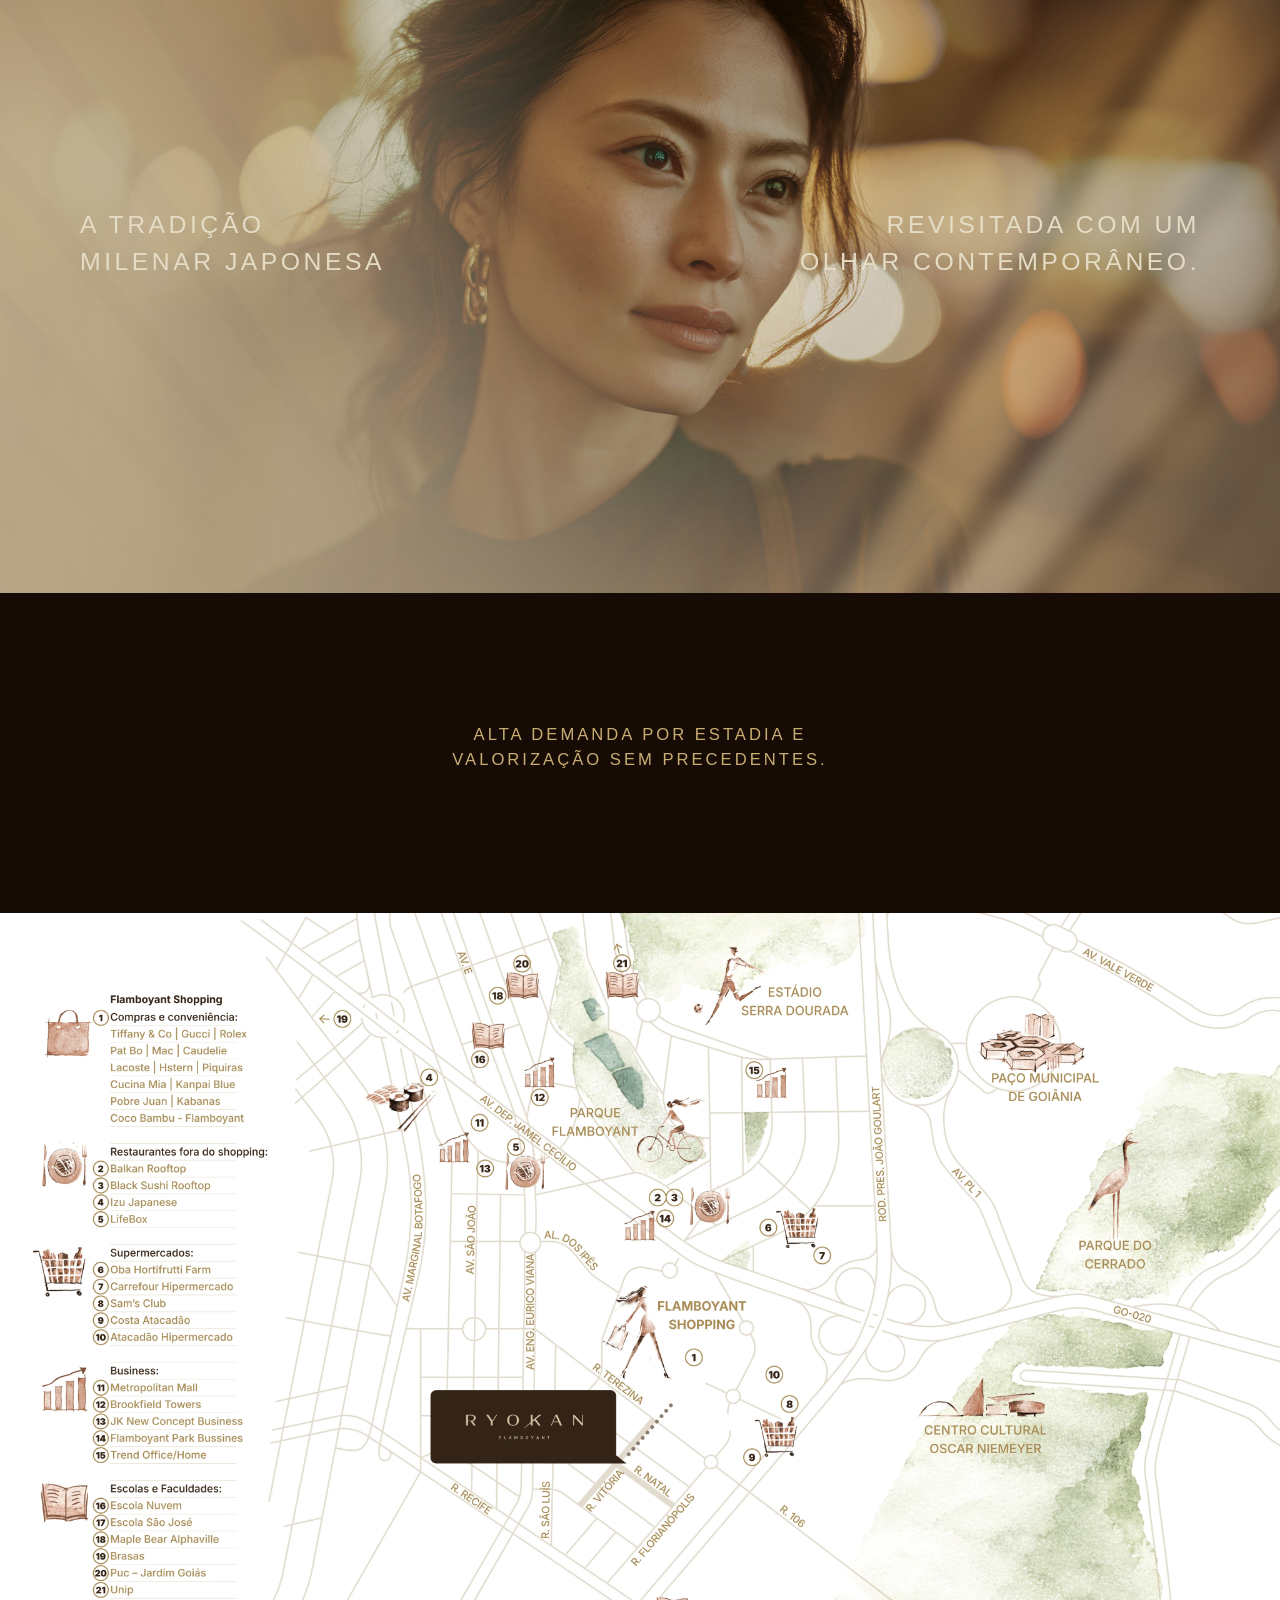
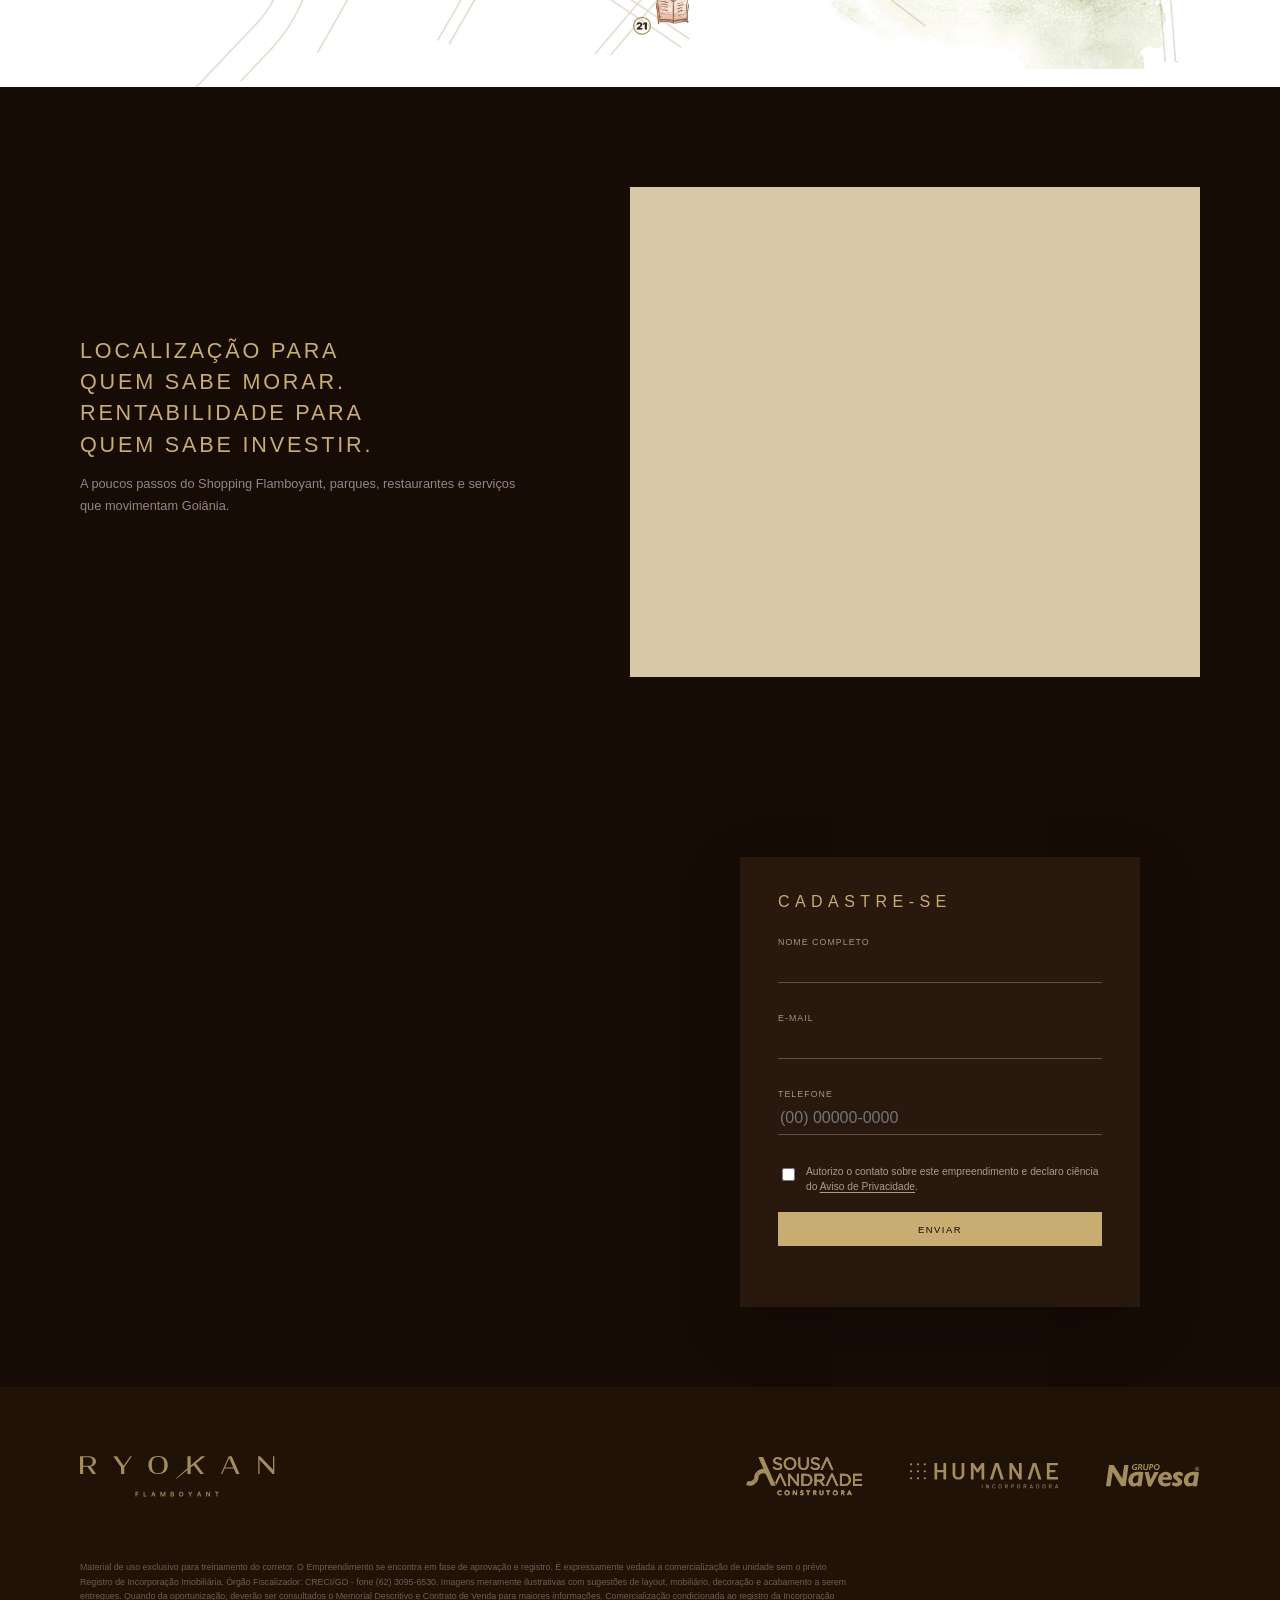
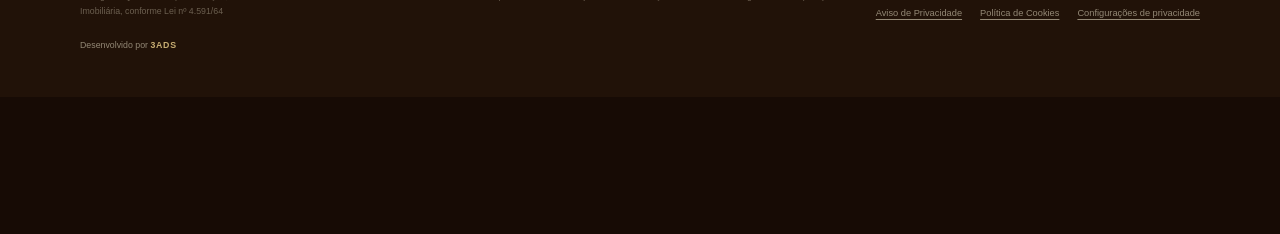
==== commit 56449313: "fix: carrega GTM e RD Station em todas as visitas" ====
--- a/index.html
+++ b/index.html
@@ -21,8 +21,8 @@
   <link rel="preload" href="assets/hero-building.webp" as="image" type="image/webp" fetchpriority="high">
   <link rel="stylesheet" href="privacy.css?v=20261009-1">
   <link rel="stylesheet" href="styles.css?v=20261008-15">
-  <script src="privacy-consent.js?v=20261009-1" data-gtm-id="GTM-T6S2CN99"></script>
-  <script src="script.js?v=20261009-1" defer></script>
+  <script src="privacy-consent.js?v=20261013-1" data-gtm-id="GTM-T6S2CN99"></script>
+  <script src="script.js?v=20261013-1" defer></script>
 </head>
 <body>
   <a class="skip-link" href="#main-content">Pular para o conteúdo</a>
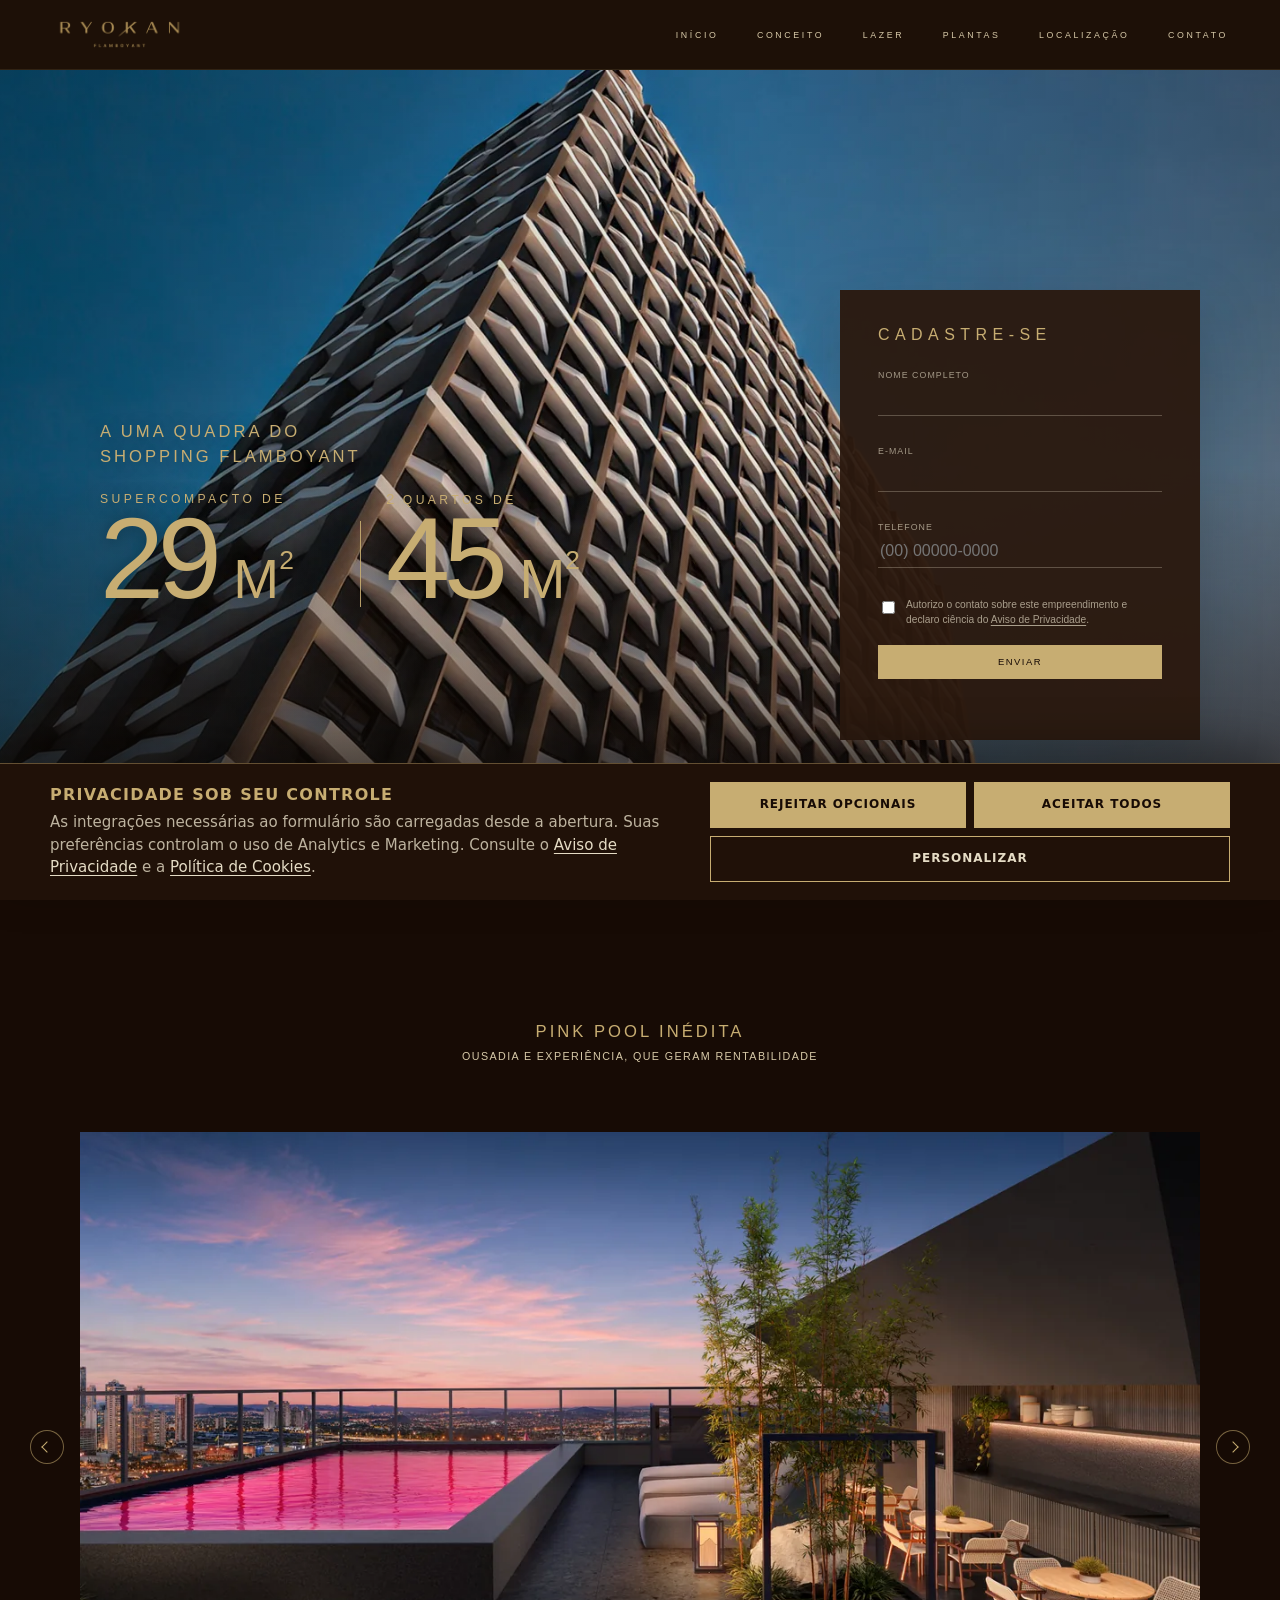
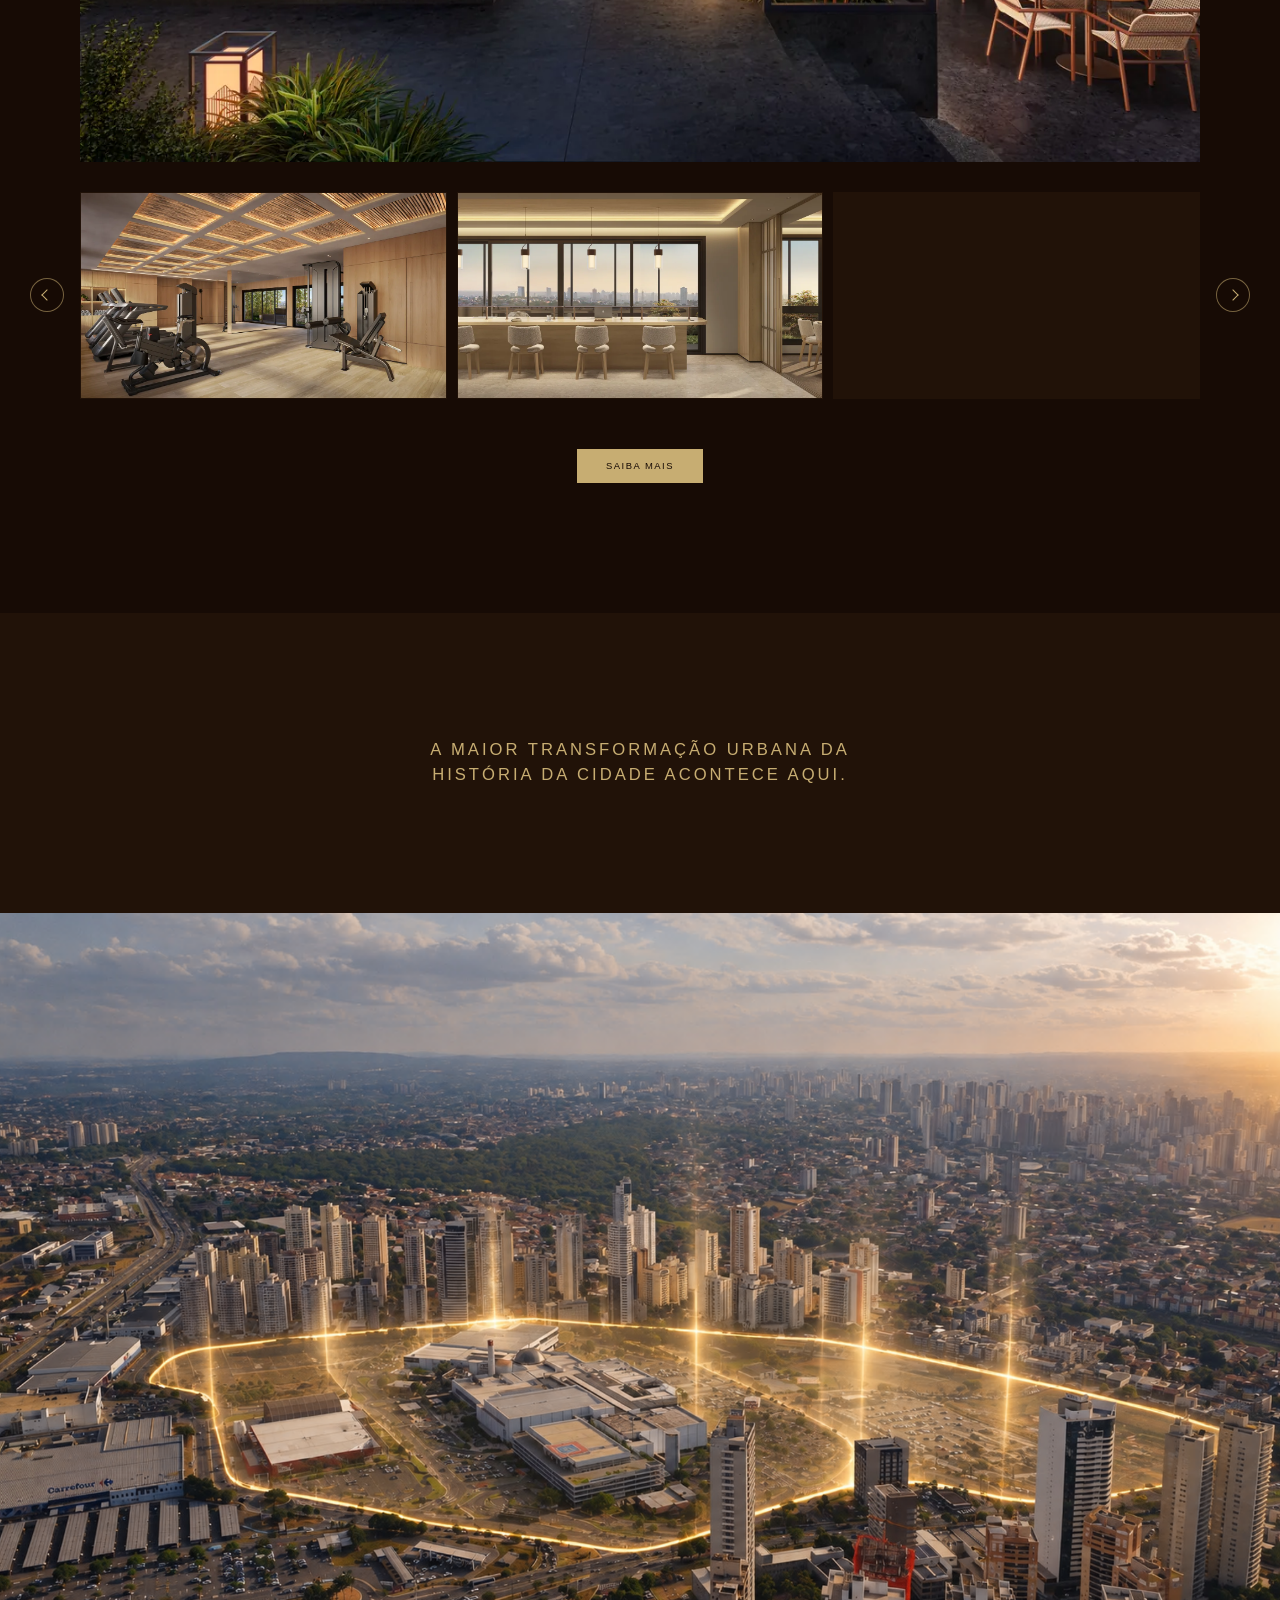
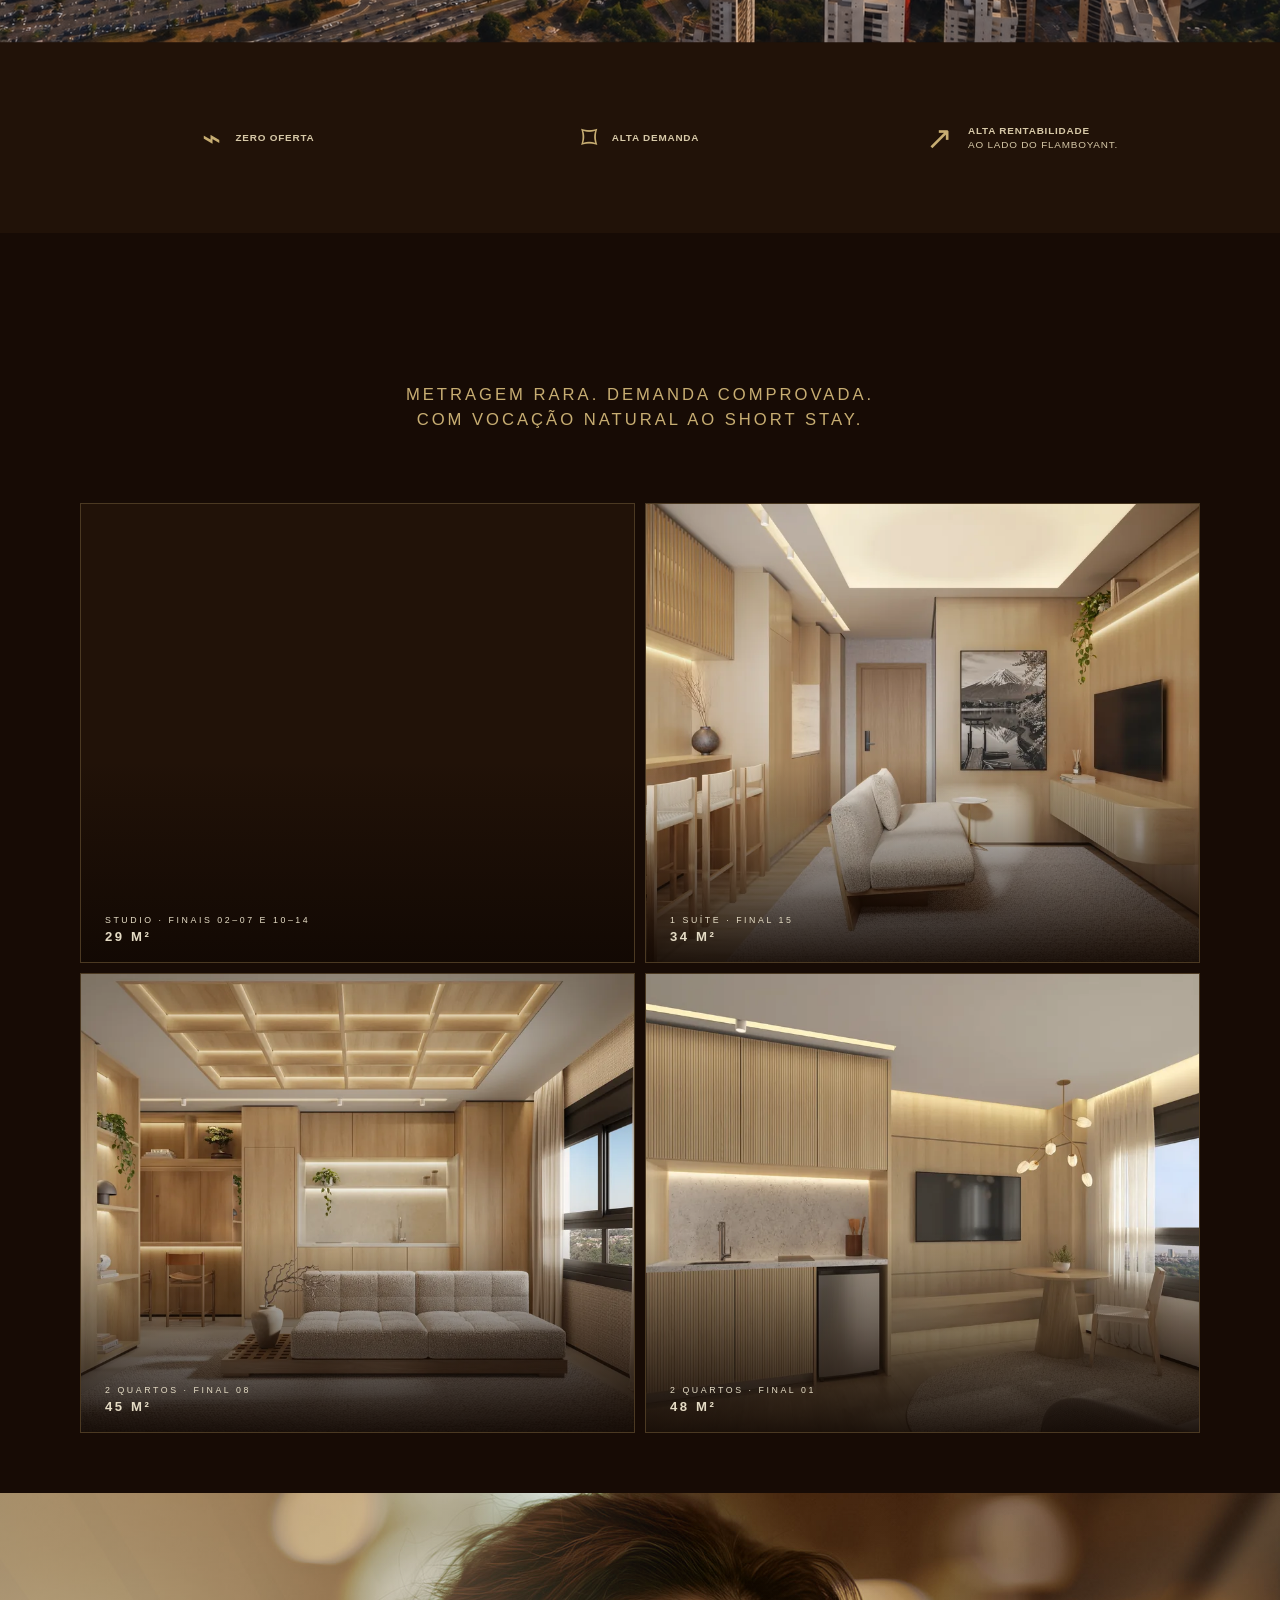
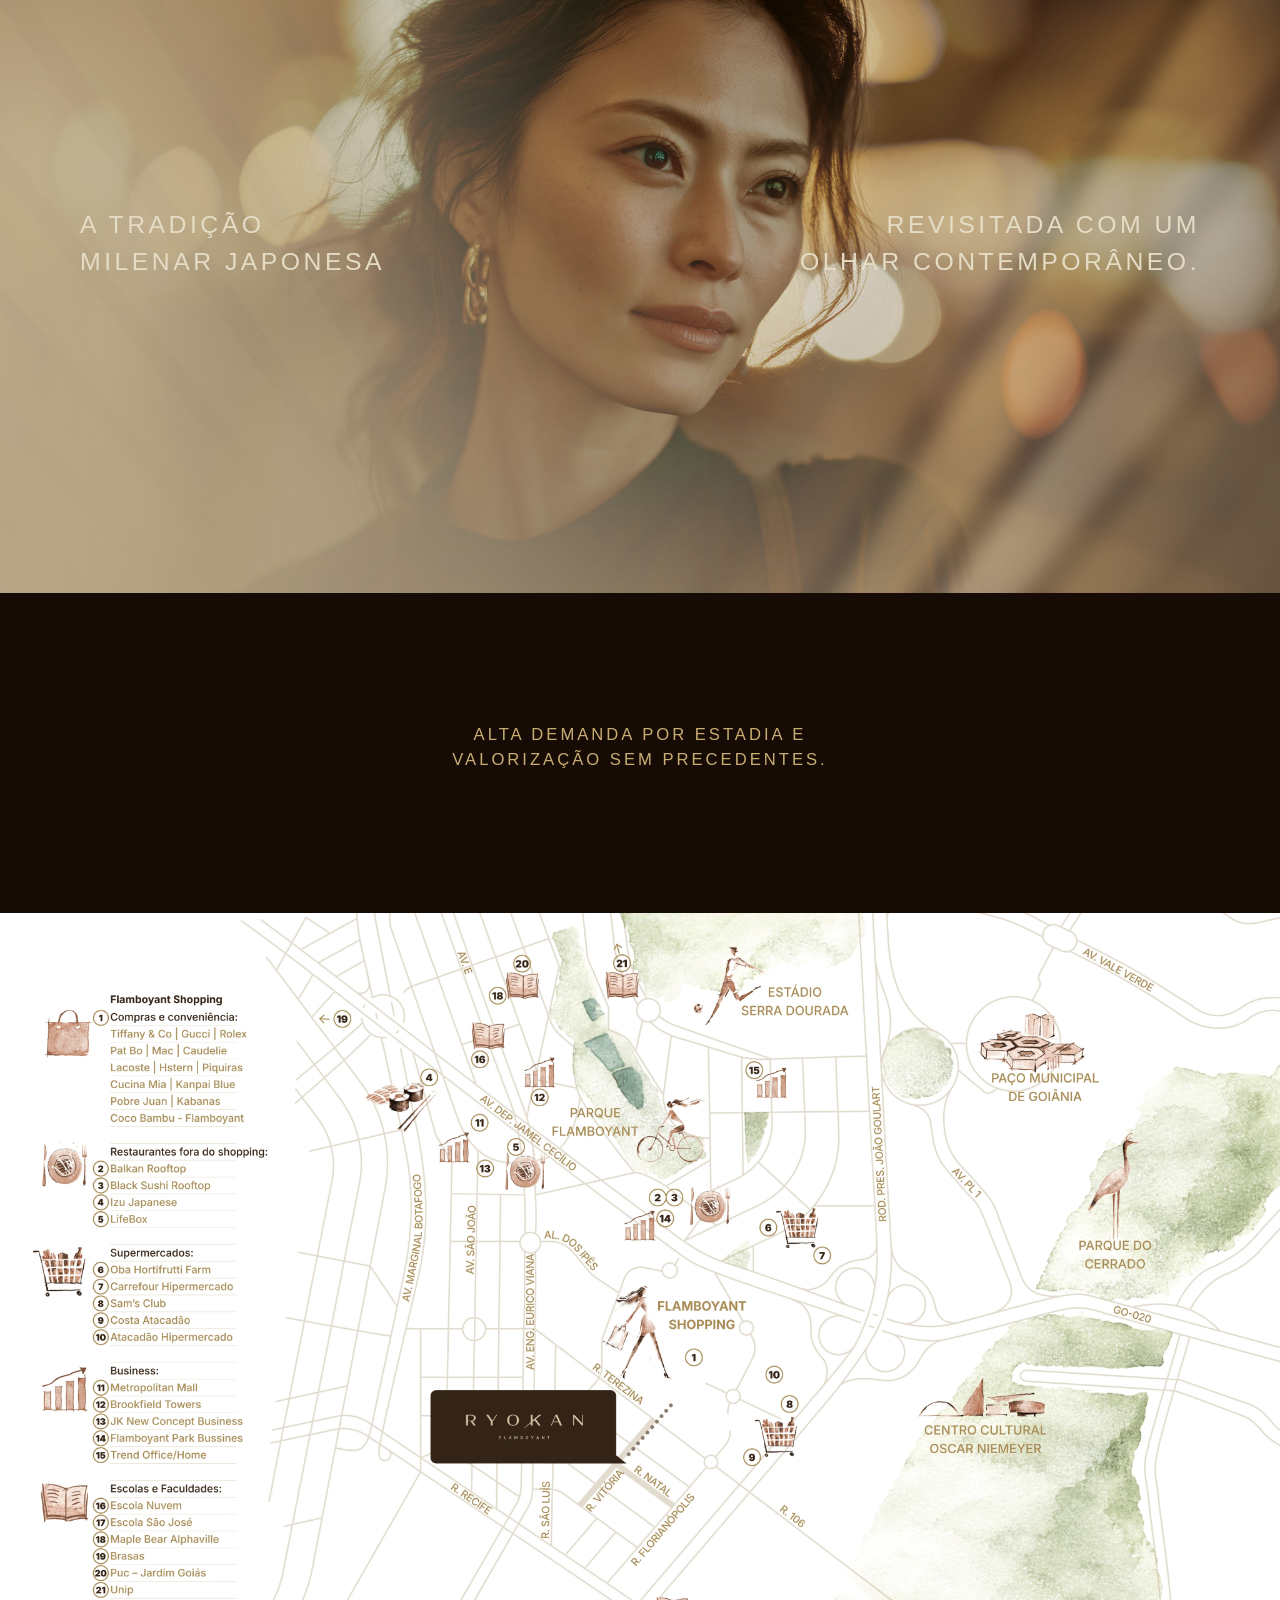
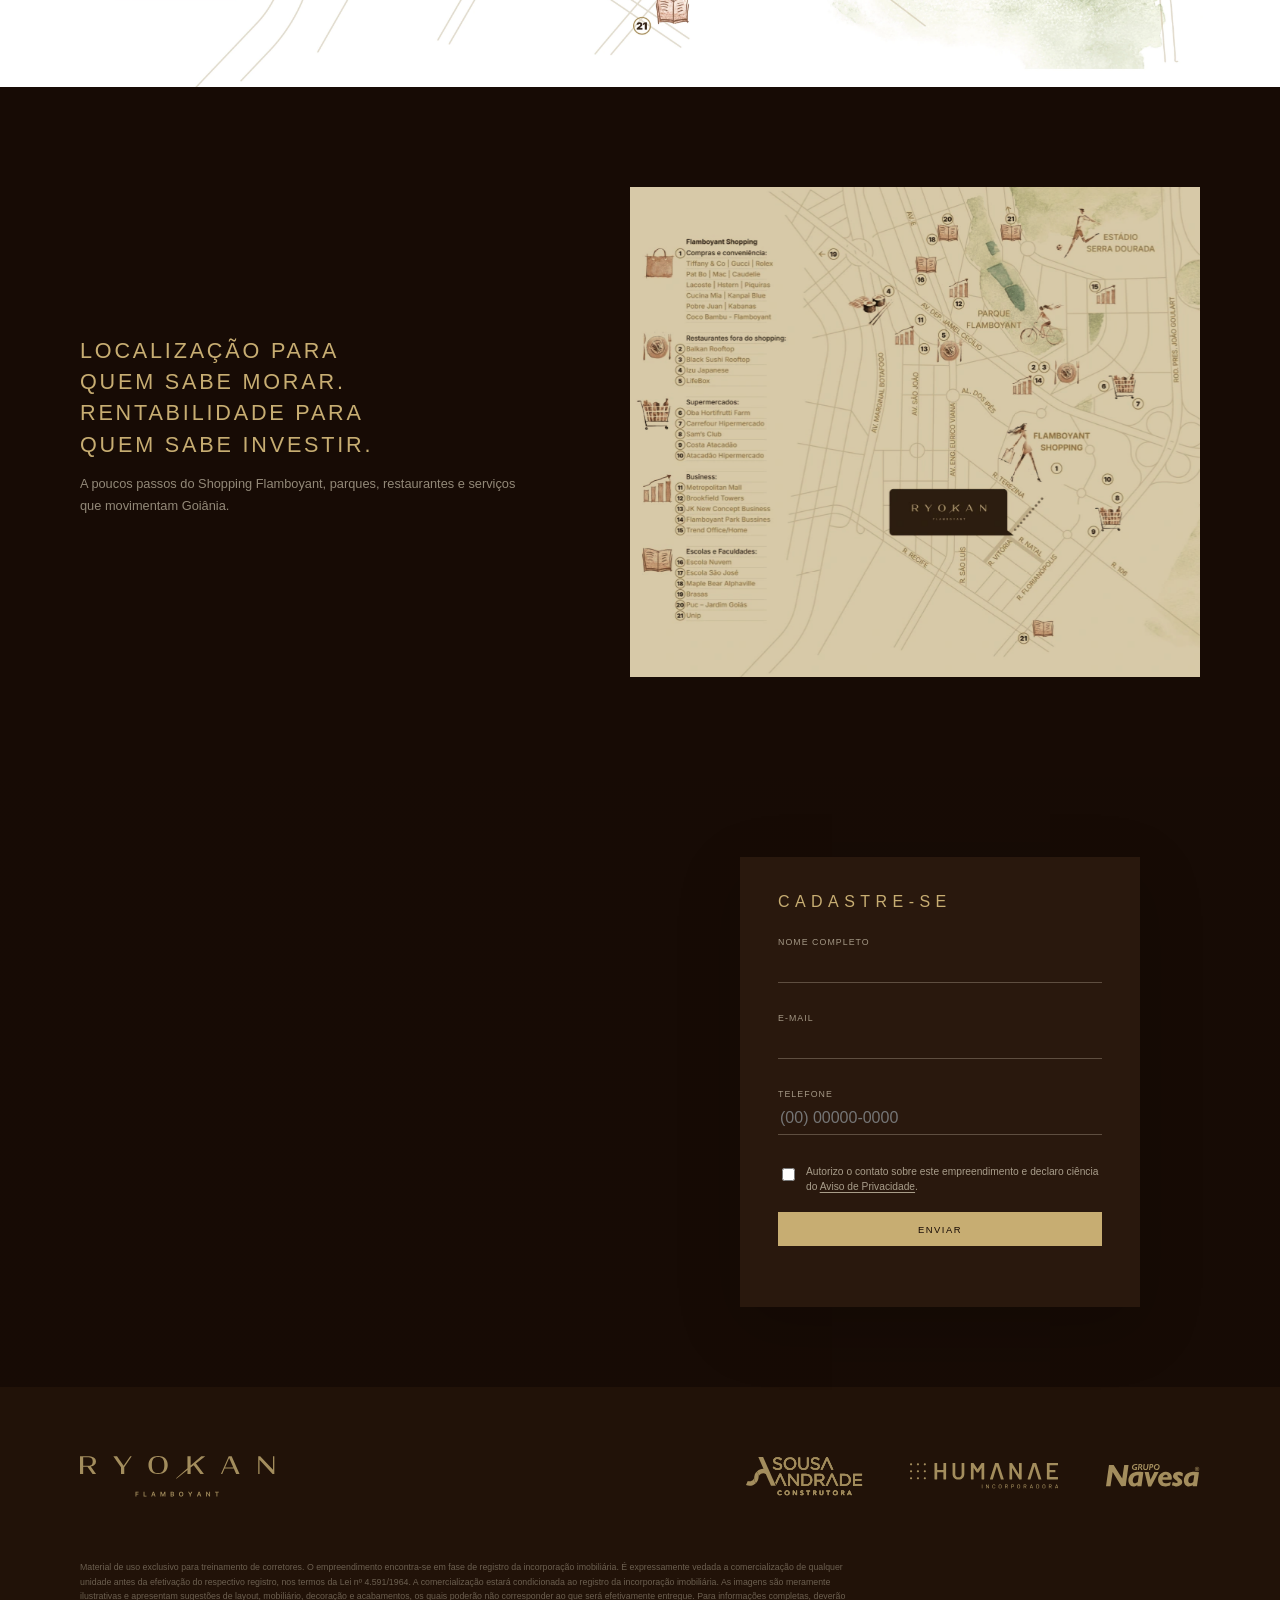
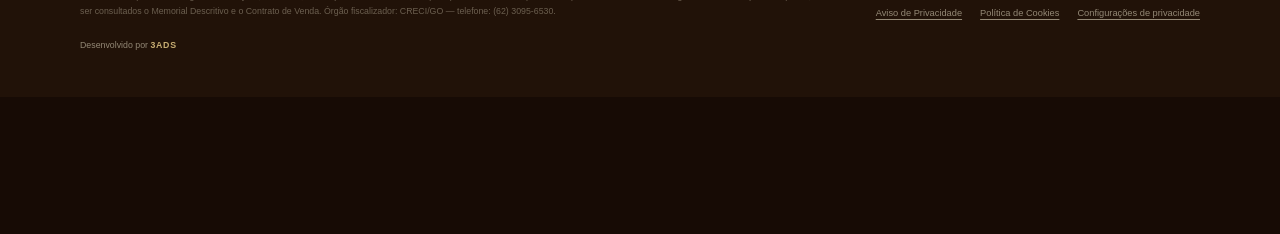
==== commit b8c72052: "feat: atualiza hero e opções de plantas" ====
--- a/index.html
+++ b/index.html
@@ -4,14 +4,14 @@
   <meta charset="utf-8">
   <meta name="viewport" content="width=device-width, initial-scale=1">
   <meta name="robots" content="index, follow, max-image-preview:large, max-snippet:-1, max-video-preview:-1">
-  <meta name="description" content="Ryokan Flamboyant: unidades de 26 m² a 48 m² em uma localização estratégica de Goiânia, ao lado do Shopping Flamboyant.">
+  <meta name="description" content="Ryokan Flamboyant: unidades de 29 m² a 48 m² em uma localização estratégica de Goiânia, ao lado do Shopping Flamboyant.">
   <meta name="theme-color" content="#201108">
   <title>Ryokan Flamboyant | Apartamentos ao lado do Shopping Flamboyant</title>
   <link rel="canonical" href="https://ryokanflamboyant.com.br/">
   <meta property="og:locale" content="pt_BR">
   <meta property="og:type" content="website">
   <meta property="og:title" content="Ryokan Flamboyant | Apartamentos ao lado do Shopping Flamboyant">
-  <meta property="og:description" content="Unidades de 26 m² a 48 m² em uma localização estratégica de Goiânia, ao lado do Shopping Flamboyant.">
+  <meta property="og:description" content="Unidades de 29 m² a 48 m² em uma localização estratégica de Goiânia, ao lado do Shopping Flamboyant.">
   <meta property="og:url" content="https://ryokanflamboyant.com.br/">
   <meta property="og:image" content="https://ryokanflamboyant.com.br/assets/contact-facade.webp">
   <meta property="og:image:width" content="2560">
@@ -20,9 +20,9 @@
   <link rel="icon" href="assets/favicon%20ryokan%20flamboyant.svg" type="image/svg+xml" sizes="any">
   <link rel="preload" href="assets/hero-building.webp" as="image" type="image/webp" fetchpriority="high">
   <link rel="stylesheet" href="privacy.css?v=20261009-1">
-  <link rel="stylesheet" href="styles.css?v=20261008-15">
+  <link rel="stylesheet" href="styles.css?v=20261014-2">
   <script src="privacy-consent.js?v=20261013-1" data-gtm-id="GTM-T6S2CN99"></script>
-  <script src="script.js?v=20261013-1" defer></script>
+  <script src="script.js?v=20261014-2" defer></script>
 </head>
 <body>
   <a class="skip-link" href="#main-content">Pular para o conteúdo</a>
@@ -46,7 +46,12 @@
 
   <main id="main-content">
     <section class="hero" id="inicio">
-      <div class="hero__image" role="img" aria-label="Edifício Ryokan Flamboyant visto de baixo"></div>
+      <div class="hero__media" aria-hidden="true">
+        <video class="hero__video" autoplay muted loop playsinline preload="metadata" poster="assets/hero-building.webp">
+          <source src="assets/hero-video-mobile.mp4?v=2" type="video/mp4" media="(max-width: 699px)">
+          <source src="assets/hero-video.mp4?v=2" type="video/mp4">
+        </video>
+      </div>
       <div class="hero__shade"></div>
       <div class="hero__content page-shell">
         <div class="hero__copy">
@@ -175,10 +180,6 @@
         <p class="eyebrow">Metragem rara. Demanda comprovada.<br>Com vocação natural ao short stay.</p>
       </div>
       <div class="unit-cards page-shell reveal">
-        <button class="unit-card" type="button" data-open-unit="26" aria-label="Ver detalhes do studio de 26 metros quadrados, final 09">
-          <img src="assets/IMAGENS/Gerais/3613_F_IMG_APTO_F09_R01.webp" width="1250" height="703" alt="Perspectiva interna do studio de 26 metros quadrados, final 09" loading="lazy" decoding="async">
-          <span><small>Studio · Final 09</small><strong>26 m²</strong></span>
-        </button>
         <button class="unit-card" type="button" data-open-unit="29" aria-label="Ver detalhes do studio de 29 metros quadrados">
           <img src="assets/IMAGENS/Gerais/3613_F_IMG_DECORADO_F13_CAM_01_R00.webp" width="1250" height="703" alt="Perspectiva interna do studio decorado de 29 metros quadrados, final 13" loading="lazy" decoding="async">
           <span><small>Studio · Finais 02–07 e 10–14</small><strong>29 m²</strong></span>
@@ -246,7 +247,7 @@
     <img class="site-footer__logo reveal" src="assets/footer-ryokan-logo.svg" width="195" height="41" alt="Ryokan Flamboyant">
     <img class="site-footer__partners reveal" src="assets/parceiros.svg" width="469" height="40" alt="Parceiros: Sousa Andrade Construtora, Humanae Incorporadora e Grupo NaVesa">
     <div class="site-footer__meta reveal">
-      <p class="site-footer__legal">Material de uso exclusivo para treinamento do corretor. O Empreendimento se encontra em fase de aprovação e registro. É expressamente vedada a comercialização de unidade sem o prévio Registro de Incorporação Imobiliária. Órgão Fiscalizador: CRECI/GO - fone (62) 3095-6530. Imagens meramente ilustrativas com sugestões de layout, mobiliário, decoração e acabamento a serem entregues. Quando da oportunização, deverão ser consultados o Memorial Descritivo e Contrato de Venda para maiores informações. Comercialização condicionada ao registro da Incorporação Imobiliária, conforme Lei nº 4.591/64</p>
+      <p class="site-footer__legal">Material de uso exclusivo para treinamento de corretores. O empreendimento encontra-se em fase de registro da incorporação imobiliária. É expressamente vedada a comercialização de qualquer unidade antes da efetivação do respectivo registro, nos termos da Lei nº 4.591/1964. A comercialização estará condicionada ao registro da incorporação imobiliária. As imagens são meramente ilustrativas e apresentam sugestões de layout, mobiliário, decoração e acabamentos, os quais poderão não corresponder ao que será efetivamente entregue. Para informações completas, deverão ser consultados o Memorial Descritivo e o Contrato de Venda. Órgão fiscalizador: CRECI/GO — telefone: (62) 3095-6530.</p>
       <nav class="site-footer__legal-links" aria-label="Privacidade e informações legais">
         <a href="privacidade/">Aviso de Privacidade</a>
         <a href="politica-de-cookies/">Política de Cookies</a>
@@ -260,9 +261,9 @@
     <button class="unit-modal__close" type="button" aria-label="Fechar detalhes" data-close-unit>×</button>
     <div class="unit-modal__content">
       <div class="unit-modal__copy">
-        <p class="eyebrow" id="unit-modal-kicker">Studio · Final 09</p>
-        <h2 id="unit-modal-title">26 m²</h2>
-        <p id="unit-modal-description">Studio de 26 m², final 09.</p>
+        <p class="eyebrow" id="unit-modal-kicker">Studio · Finais 02 a 07 e 10 a 14</p>
+        <h2 id="unit-modal-title">29 m²</h2>
+        <p id="unit-modal-description">Studio de 29 m² disponível nos finais 02, 03, 04, 05, 06, 07, 10, 11, 12, 13 e 14.</p>
         <ul id="unit-modal-features"></ul>
         <a class="button" href="#contato" data-close-unit>Tenho interesse</a>
       </div>
--- a/styles.css
+++ b/styles.css
@@ -41,7 +41,8 @@
 .primary-navigation a { color: var(--beige); text-decoration: none; text-transform: uppercase; letter-spacing: .3em; font-size: .72rem; }
 
 .hero { position: relative; min-height: 100vh; min-height: 100svh; padding-top: var(--header-height); overflow: hidden; }
-.hero__image { position: absolute; inset: var(--header-height) 0 0; background: url("assets/hero-building.webp") center top / cover no-repeat; }
+.hero__media { position: absolute; inset: var(--header-height) 0 0; overflow: hidden; background: #14303a url("assets/hero-building.webp") center top / cover no-repeat; }
+.hero__video { width: 100%; height: 100%; display: block; object-fit: cover; object-position: center top; }
 .hero__shade { position: absolute; inset: var(--header-height) 0 0; background: linear-gradient(180deg, rgba(6,7,7,.18) 0%, rgba(18,9,4,.22) 35%, rgba(18,9,4,.88) 100%); }
 .hero__content { position: relative; z-index: 1; display: grid; align-content: end; gap: 30px; min-height: calc(100vh - var(--header-height)); min-height: calc(100svh - var(--header-height)); padding-block: 120px 56px; }
 .hero__copy { text-transform: uppercase; text-shadow: 0 2px 18px rgba(0,0,0,.35); }
@@ -183,6 +184,7 @@
 
 .image-lightbox { width: var(--shell); max-width: none; max-height: calc(100vh - 28px); padding: 0; overflow: visible; border: 1px solid rgba(170,138,74,.45); background: var(--brown-950); color: var(--cream); box-shadow: 0 30px 80px rgba(0,0,0,.55); }
 .image-lightbox::backdrop { background: rgba(16,8,3,.88); backdrop-filter: blur(4px); }
+.image-lightbox.is-fallback-open { position: fixed; z-index: 100; inset: 50% auto auto 50%; display: block; margin: 0; transform: translate(-50%, -50%); box-shadow: 0 0 0 100vmax rgba(16,8,3,.88), 0 30px 80px rgba(0,0,0,.55); }
 .image-lightbox__close { position: absolute; z-index: 2; right: 10px; top: 10px; width: 44px; height: 44px; display: grid; place-items: center; padding: 0 0 4px; border: 1px solid rgba(229,220,197,.5); border-radius: 50%; background: rgba(23,11,5,.8); color: var(--cream); font-size: 2rem; cursor: pointer; }
 .image-lightbox > img { width: 100%; height: auto; aspect-ratio: 1250 / 703; object-fit: cover; }
 .image-lightbox--map > img { max-height: calc(100vh - 86px); aspect-ratio: auto; object-fit: contain; }
@@ -198,7 +200,8 @@
   :root { --header-height: 70px; --shell: min(1120px, calc(100% - 80px)); }
   .site-header { padding-inline: 40px; }
   .hero__content { grid-template-columns: minmax(0, 1fr) 330px; column-gap: 20px; align-items: center; align-content: center; padding-block: 90px 30px; }
-  .hero__image { background-size: cover; background-position: 34% center; background-color: #14303a; }
+  .hero__media { background-position: 34% center; }
+  .hero__video { object-position: 34% center; }
   .hero__shade { background: linear-gradient(90deg, rgba(13,12,9,.34), rgba(13,12,9,.04) 55%, rgba(20,10,5,.35)), linear-gradient(0deg, rgba(19,10,5,.75), transparent 52%); }
   .hero__measurements { gap: clamp(16px, 2vw, 28px); }
   .hero__measurement-label { font-size: clamp(.58rem, 1vw, .76rem); }
@@ -216,7 +219,6 @@
   .feature-strip { grid-template-columns: repeat(3, 1fr); }
   .unit-cards { grid-template-columns: repeat(2, 1fr); }
   .unit-card { height: 400px; }
-  .unit-card:last-child { grid-column: 1 / -1; width: calc((100% - 10px) / 2); justify-self: center; }
   .heritage h2 { flex-direction: row; justify-content: space-between; align-items: center; gap: 0; }
   .location__inner { grid-template-columns: 1fr 1.15fr; }
   .closing { min-height: 590px; }
@@ -237,7 +239,8 @@
   .primary-navigation a { font-size: .55rem; transition: color .25s ease; }
   .primary-navigation a:hover { color: var(--gold-light); }
   .hero__content { grid-template-columns: 1fr 360px; column-gap: 30px; }
-  .hero__image { background-size: cover; background-position: 34% center; }
+  .hero__media { background-position: 34% center; }
+  .hero__video { object-position: 34% center; }
   .hero__copy { padding-left: 20px; }
   .pool { padding-top: 120px; }
   .gallery { margin-top: 70px; }
@@ -246,10 +249,8 @@
   .transformation__intro { min-height: 300px; }
   .transformation > img { height: 730px; }
   .feature-strip { min-height: 190px; }
-  .unit-cards { grid-template-columns: repeat(6, 1fr); }
-  .unit-card { grid-column: span 2; width: auto; height: 460px; min-height: 0; justify-self: stretch; }
-  .unit-card:nth-last-child(-n + 2) { grid-column: span 3; }
-  .unit-card:last-child { width: auto; justify-self: stretch; }
+  .unit-cards { grid-template-columns: repeat(2, 1fr); }
+  .unit-card { width: auto; height: 460px; min-height: 0; justify-self: stretch; }
   .heritage, .heritage h2 { min-height: 700px; }
   .location { min-height: 650px; }
   .closing { min-height: 610px; }
@@ -264,5 +265,6 @@
 @media (prefers-reduced-motion: reduce) {
   html { scroll-behavior: auto; }
   *, *::before, *::after { animation-duration: .01ms !important; transition-duration: .01ms !important; }
+  .hero__video { display: none; }
   .reveal-enabled .reveal { opacity: 1; transform: none; }
 }
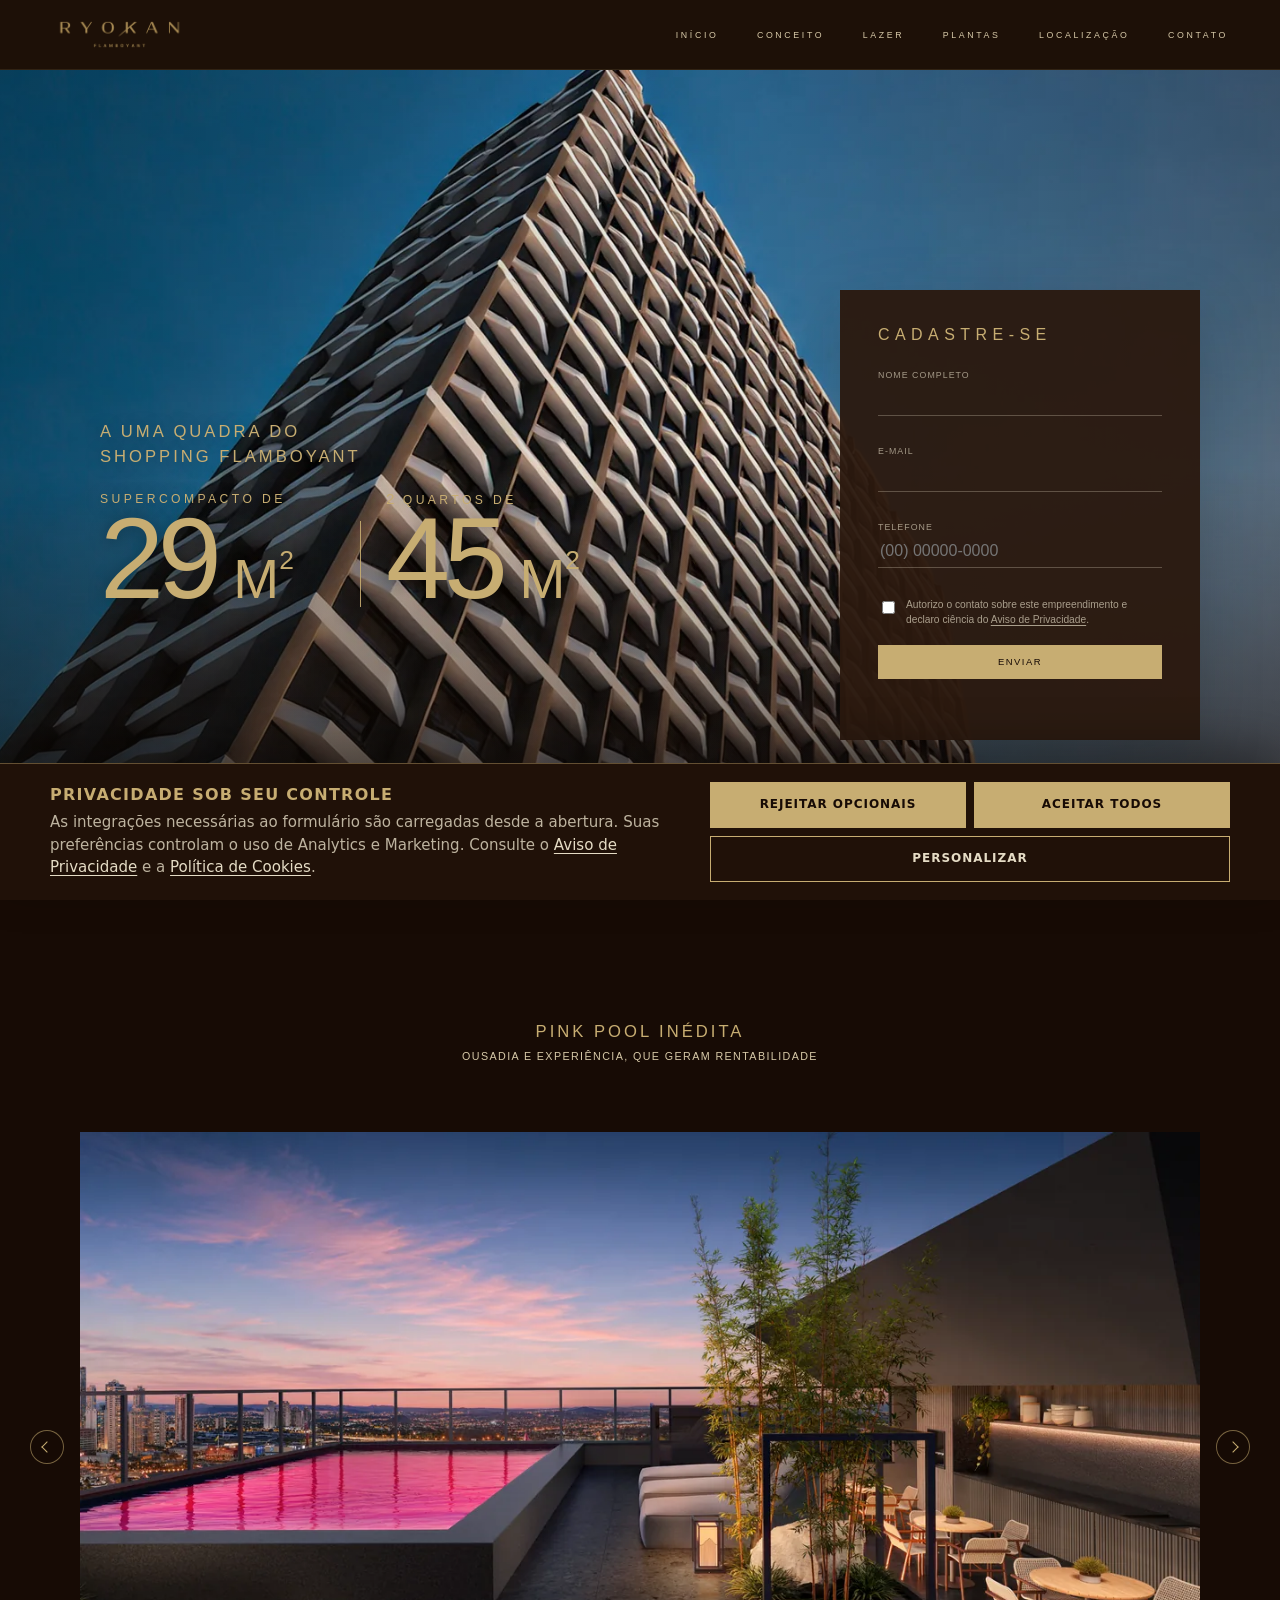
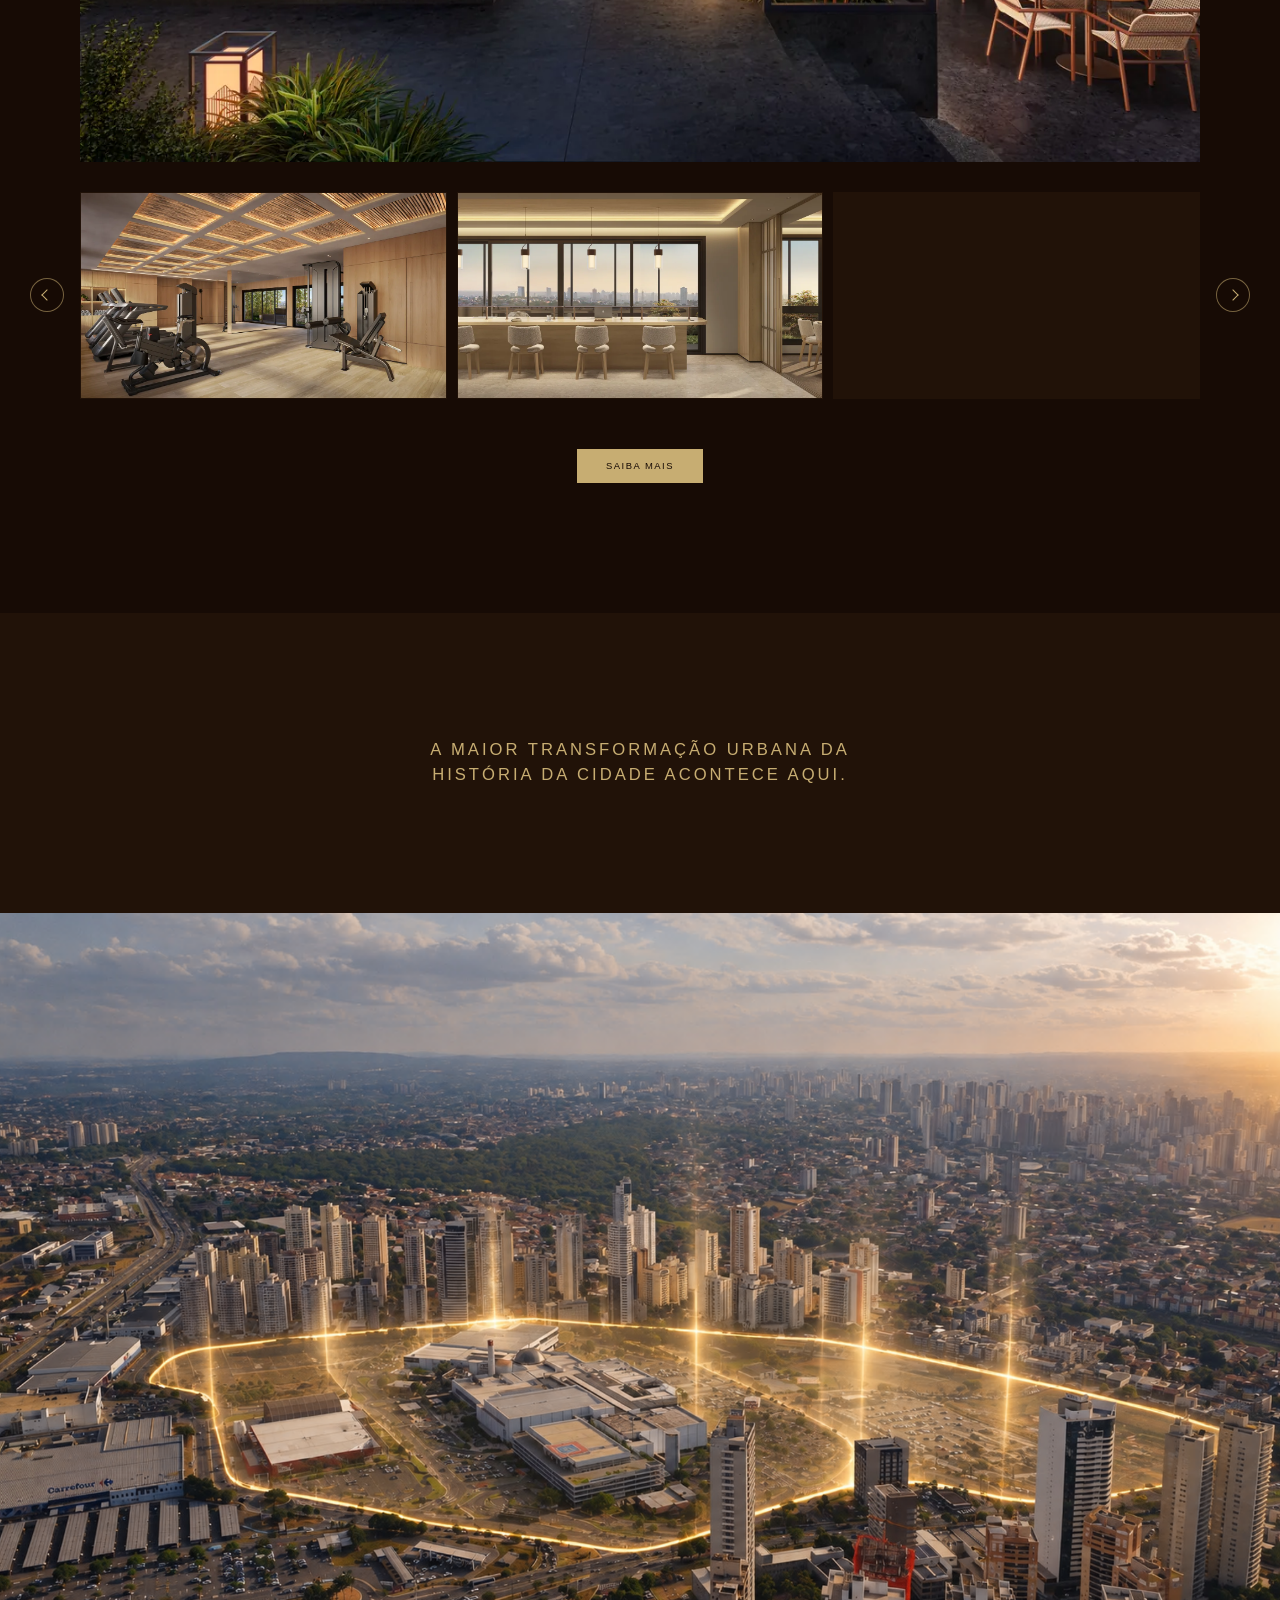
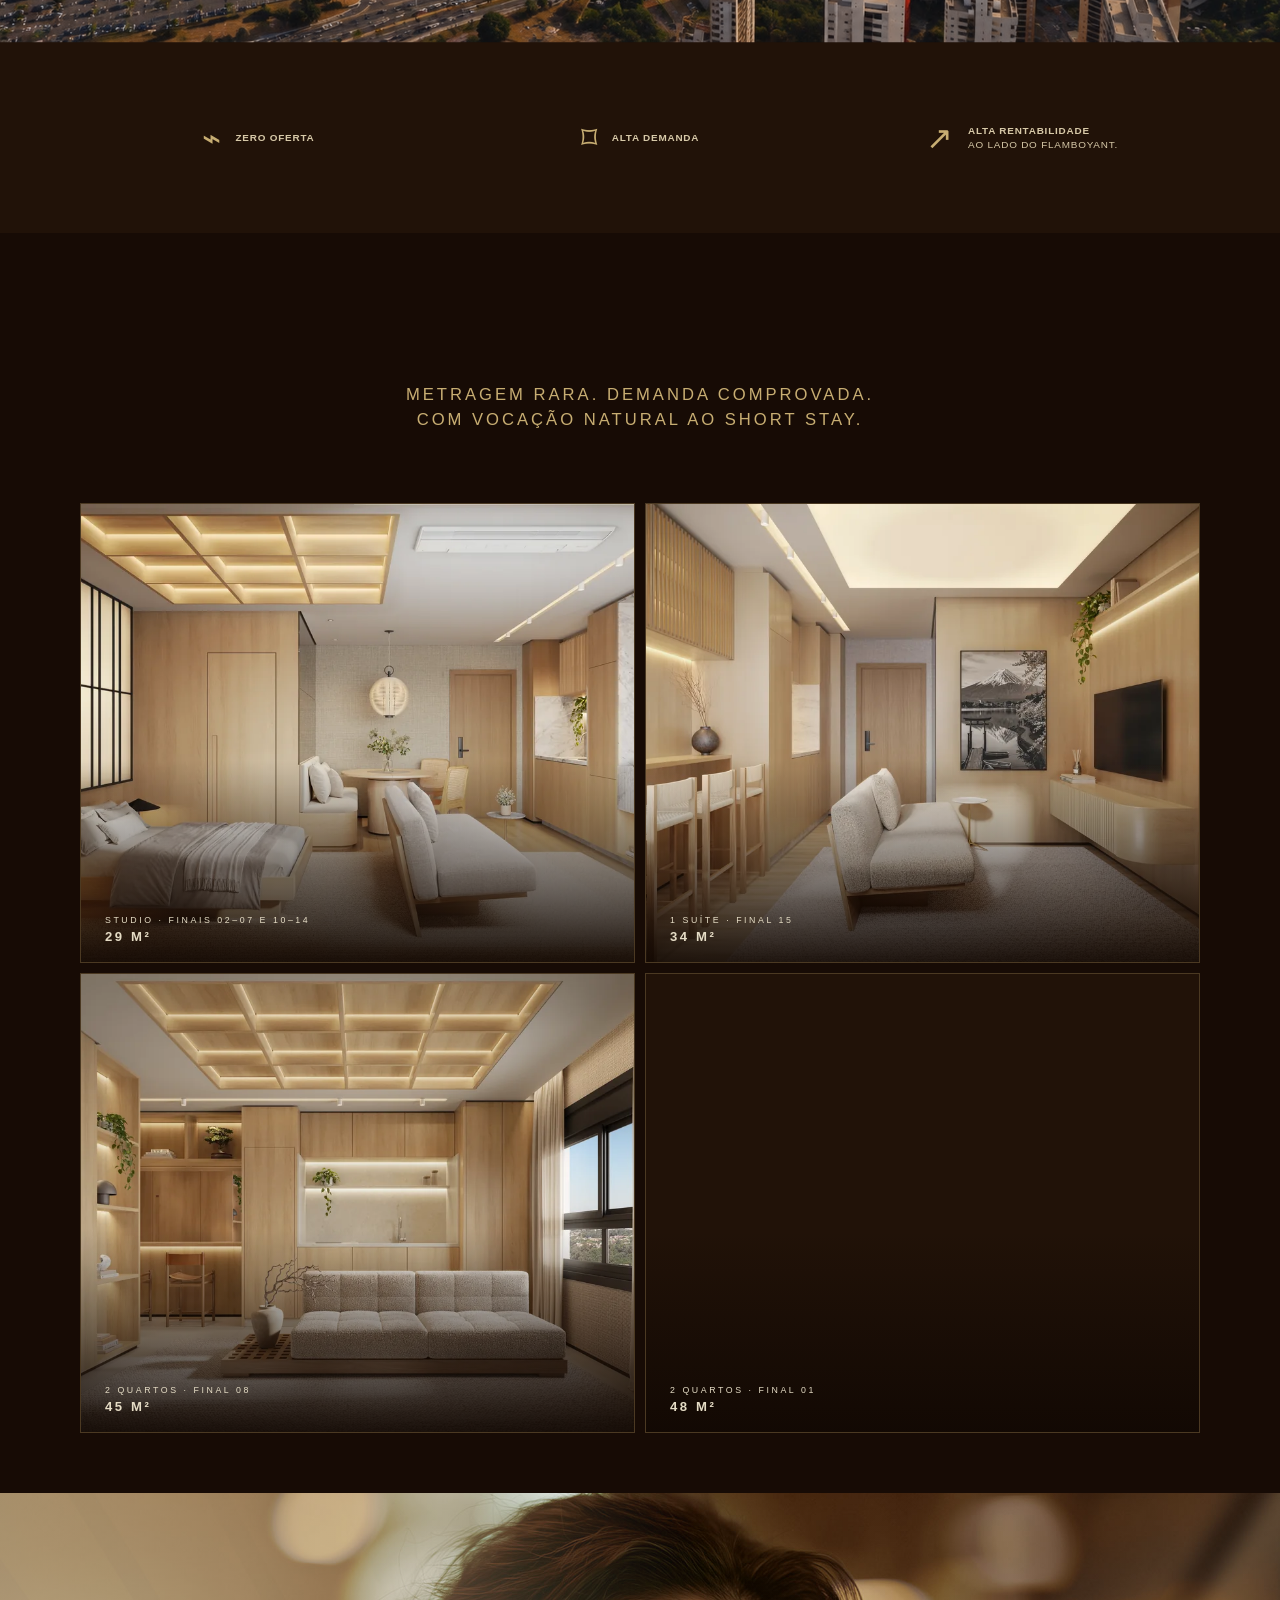
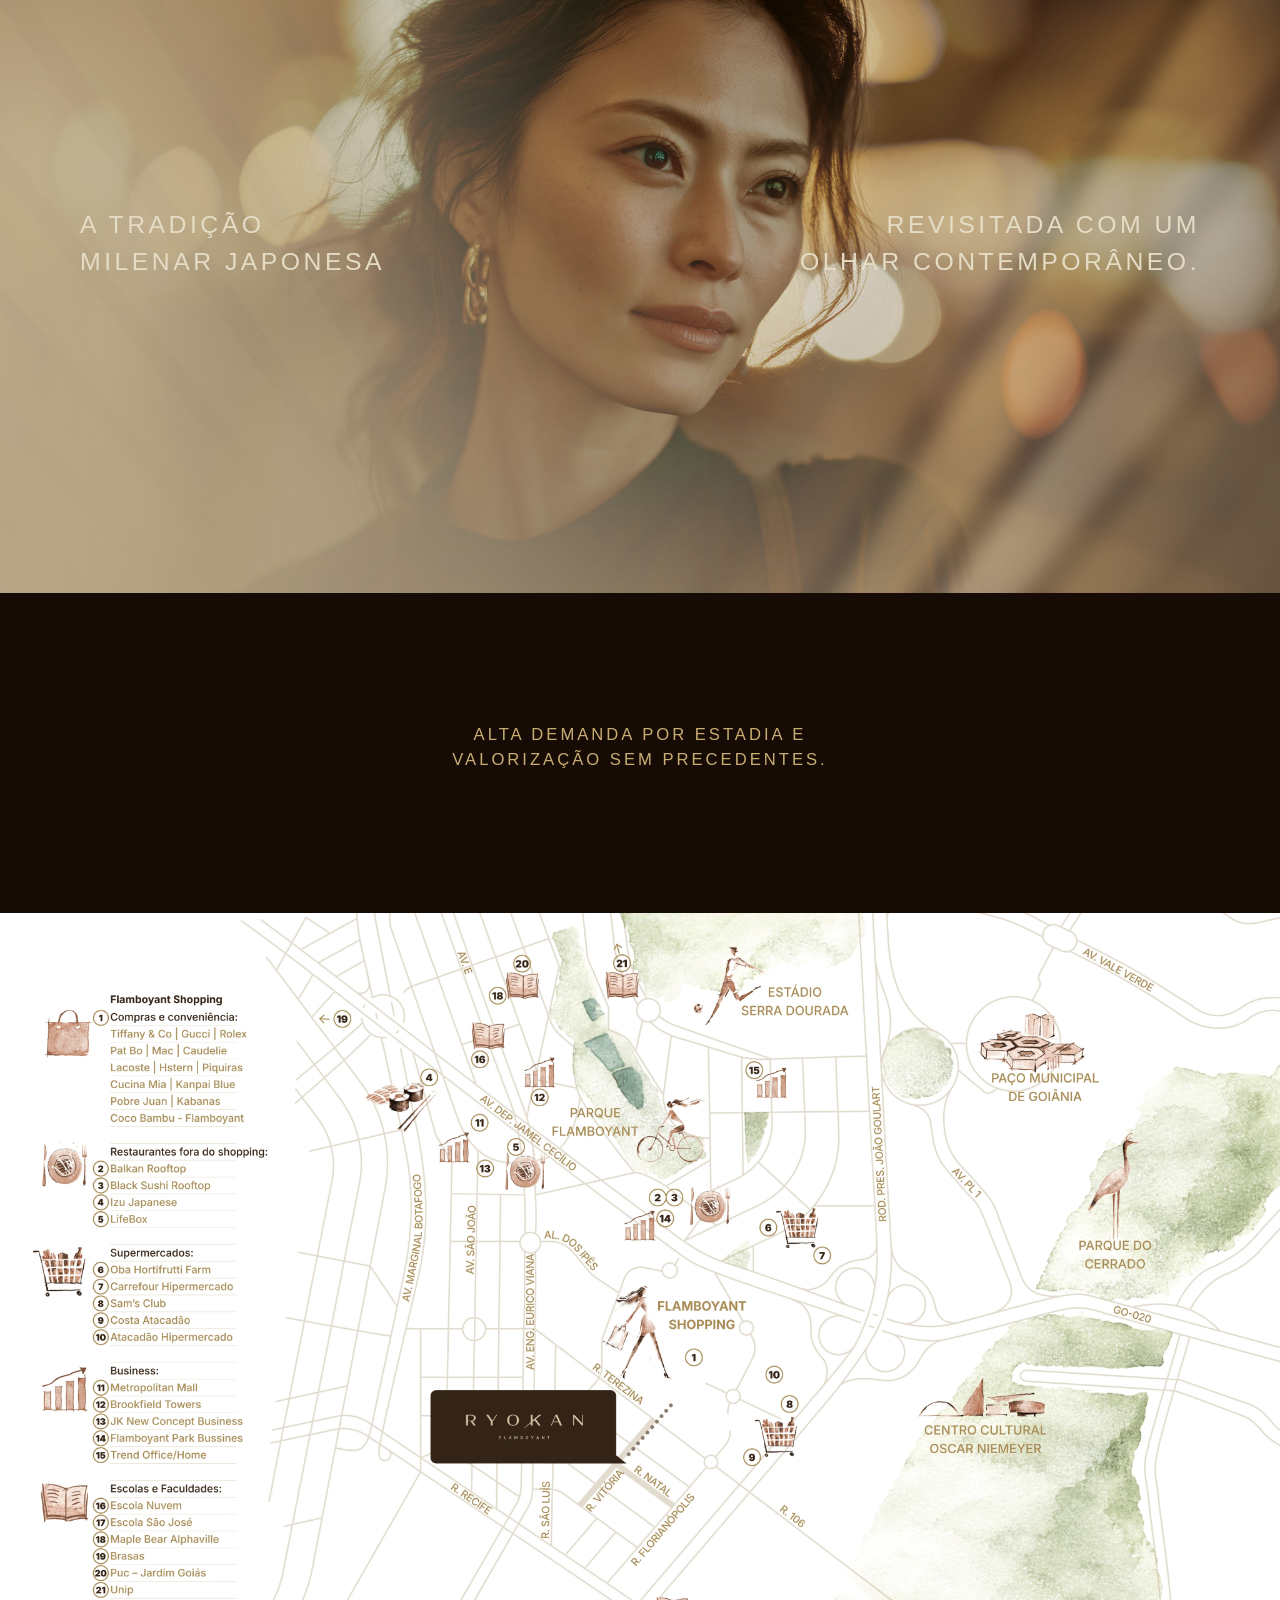
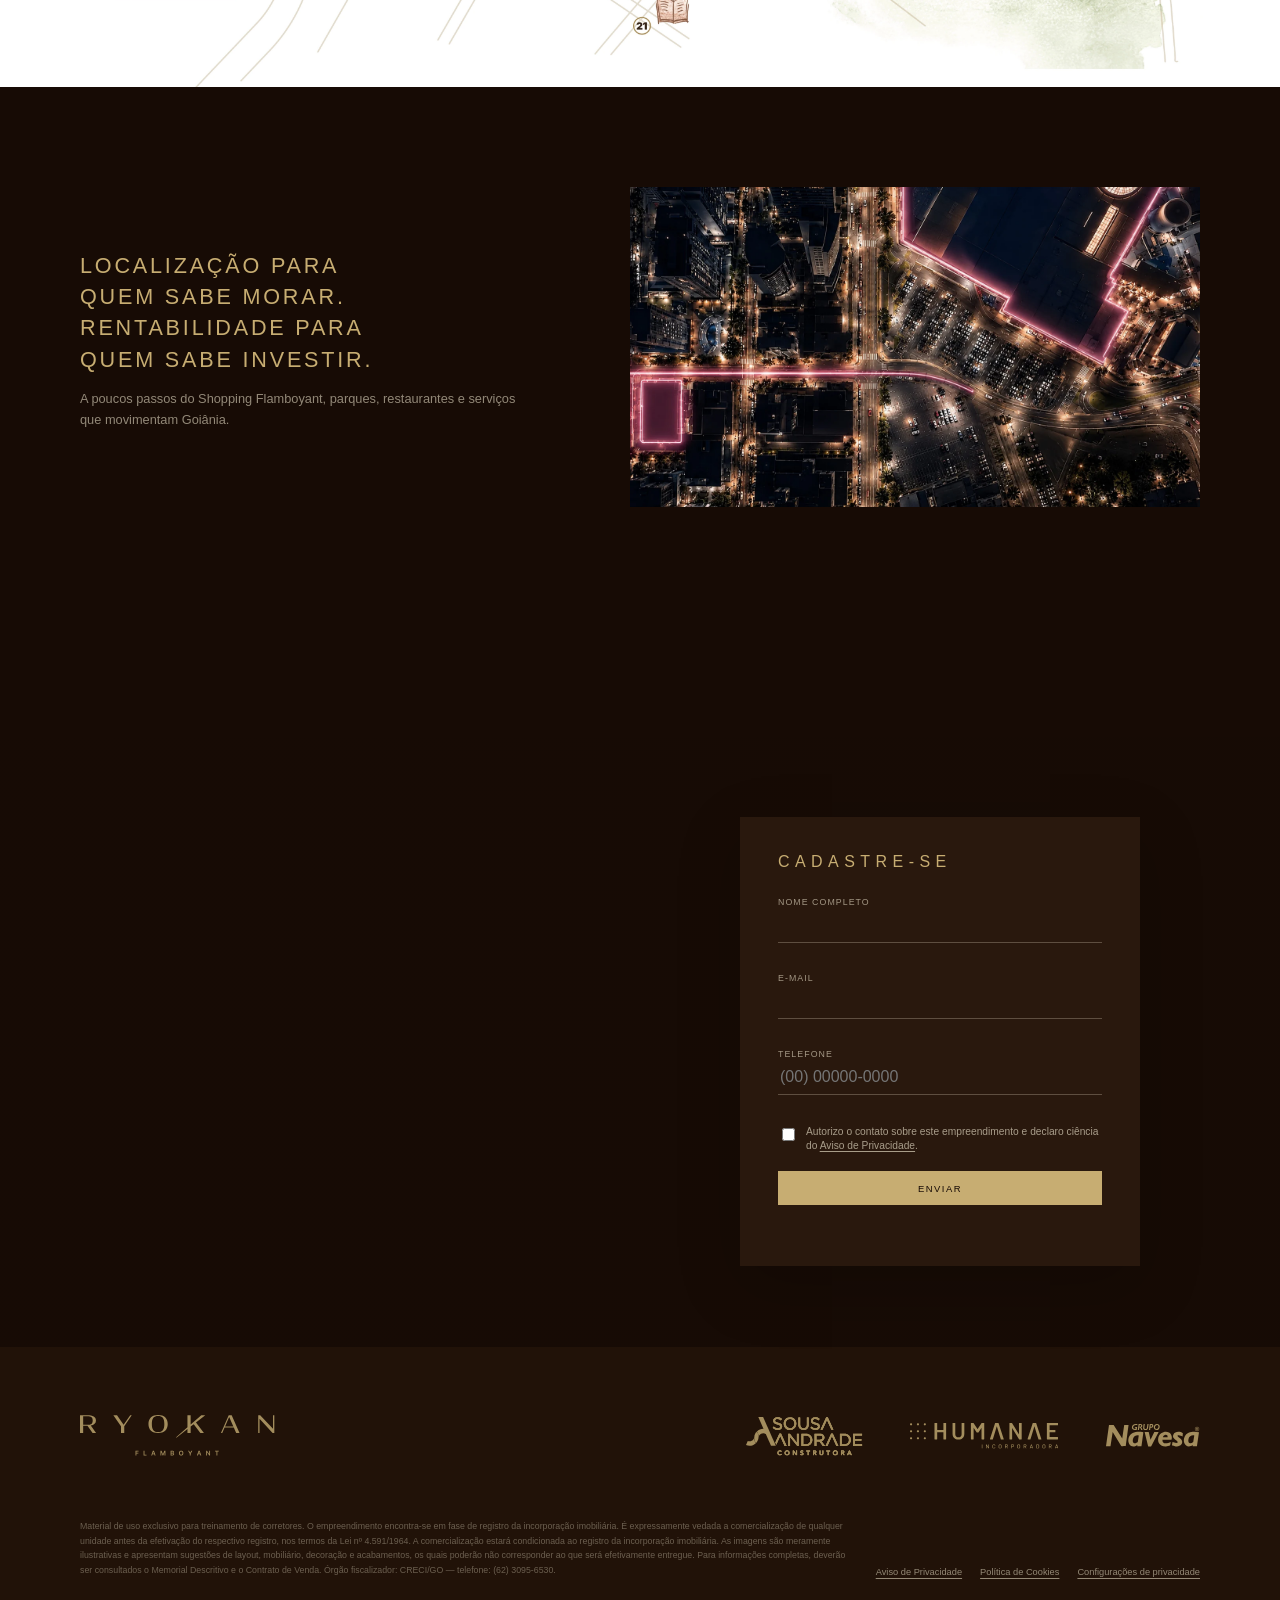
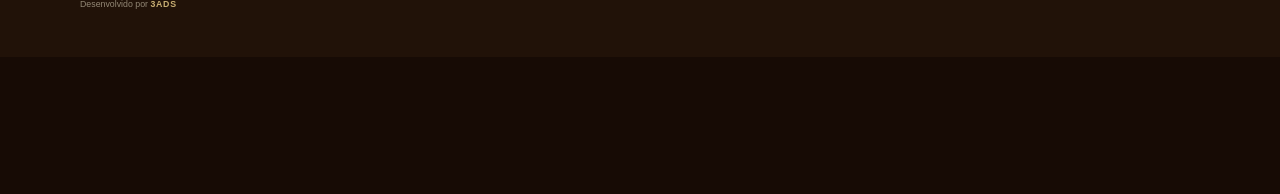
==== commit 81ebab68: "feat: atualiza imagem da seção de localização" ====
--- a/index.html
+++ b/index.html
@@ -20,7 +20,7 @@
   <link rel="icon" href="assets/favicon%20ryokan%20flamboyant.svg" type="image/svg+xml" sizes="any">
   <link rel="preload" href="assets/hero-building.webp" as="image" type="image/webp" fetchpriority="high">
   <link rel="stylesheet" href="privacy.css?v=20261009-1">
-  <link rel="stylesheet" href="styles.css?v=20261014-2">
+  <link rel="stylesheet" href="styles.css?v=20261014-3">
   <script src="privacy-consent.js?v=20261013-1" data-gtm-id="GTM-T6S2CN99"></script>
   <script src="script.js?v=20261014-2" defer></script>
 </head>
@@ -220,7 +220,7 @@
           <h2>Localização para<br>quem sabe morar.<br>Rentabilidade para<br>quem sabe investir.</h2>
           <p>A poucos passos do Shopping Flamboyant, parques, restaurantes e serviços que movimentam Goiânia.</p>
         </div>
-        <div class="location__art"><img src="assets/mapa-mobile.webp" width="751" height="647" alt="Mapa de localização do Ryokan Flamboyant em formato vertical" loading="lazy" decoding="async"></div>
+        <div class="location__art"><img src="assets/location-aerial.webp" width="1454" height="818" alt="Vista aérea noturna do entorno do Ryokan Flamboyant" loading="lazy" decoding="async"></div>
       </div>
     </section>
 
--- a/styles.css
+++ b/styles.css
@@ -138,8 +138,8 @@
 .location__inner { display: grid; grid-template-columns: 1fr; gap: 55px; align-items: center; }
 .location__copy h2 { margin: 0; color: var(--gold-light); text-transform: uppercase; letter-spacing: .13em; font-weight: 400; font-size: clamp(1rem, 2.2vw, 1.35rem); line-height: 1.45; }
 .location__copy p { max-width: 440px; color: rgba(229,220,197,.6); font-size: .8rem; line-height: 1.7; }
-.location__art { min-height: 360px; display: grid; place-items: center; overflow: hidden; background: var(--beige); }
-.location__art img { display: block; width: 100%; height: auto; mix-blend-mode: multiply; }
+.location__art { min-height: 0; display: grid; place-items: center; overflow: hidden; background: var(--brown-900); }
+.location__art img { display: block; width: 100%; height: auto; }
 
 .closing { position: relative; min-height: 750px; display: grid; align-items: center; padding: 70px 20px; }
 .closing__media { position: absolute; inset: 0; overflow: hidden; }
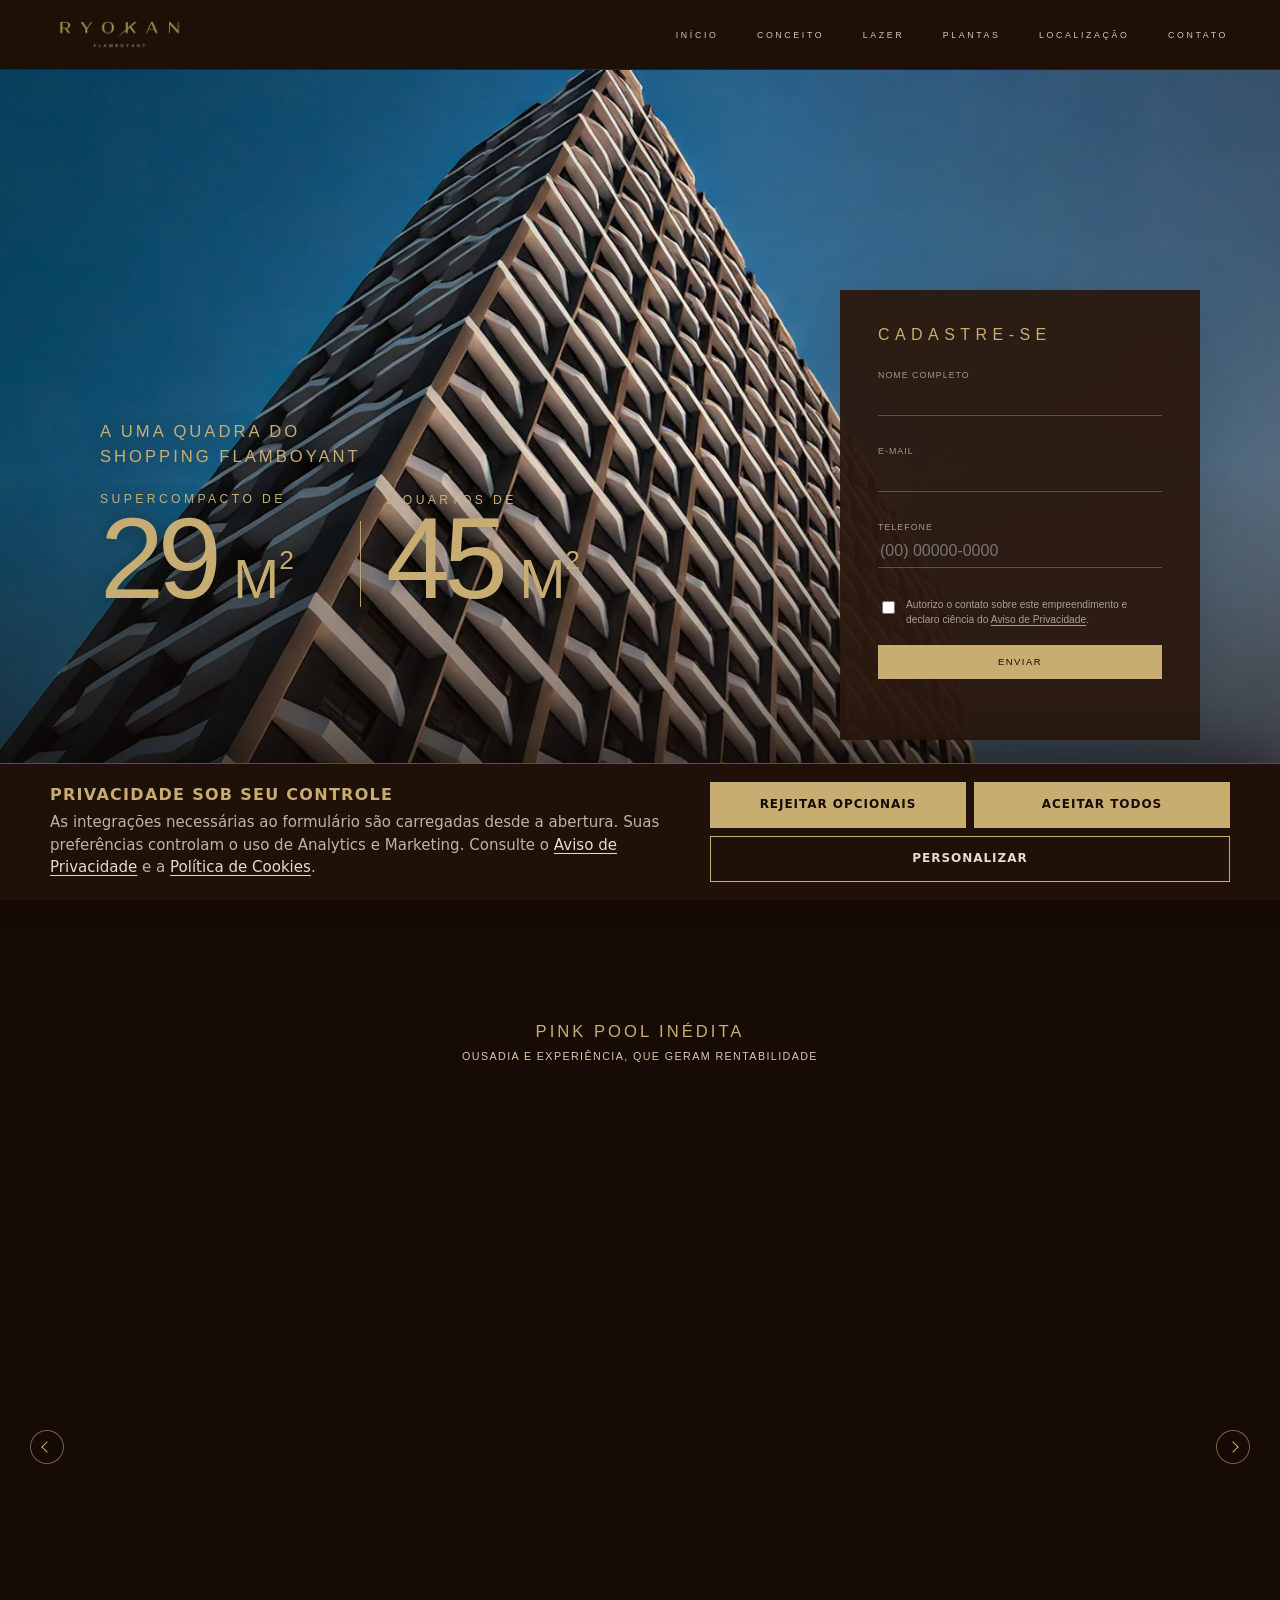
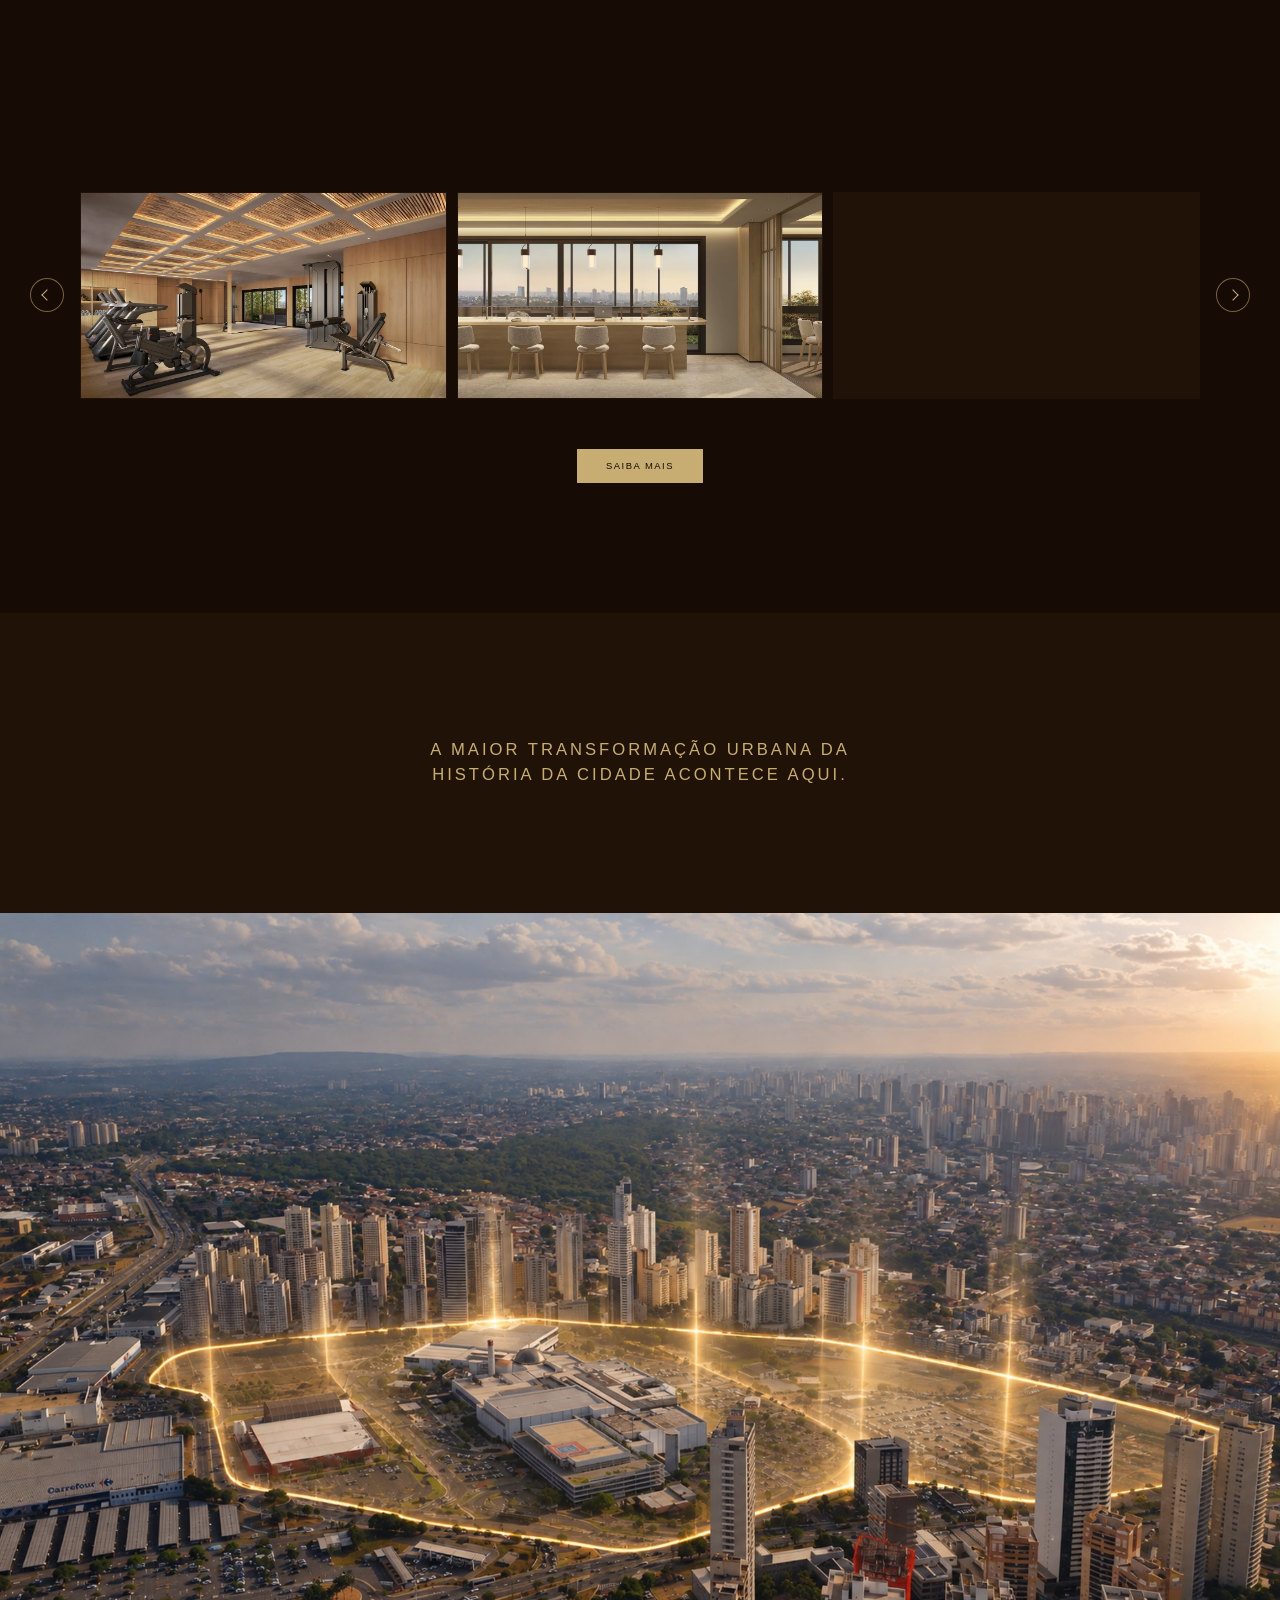
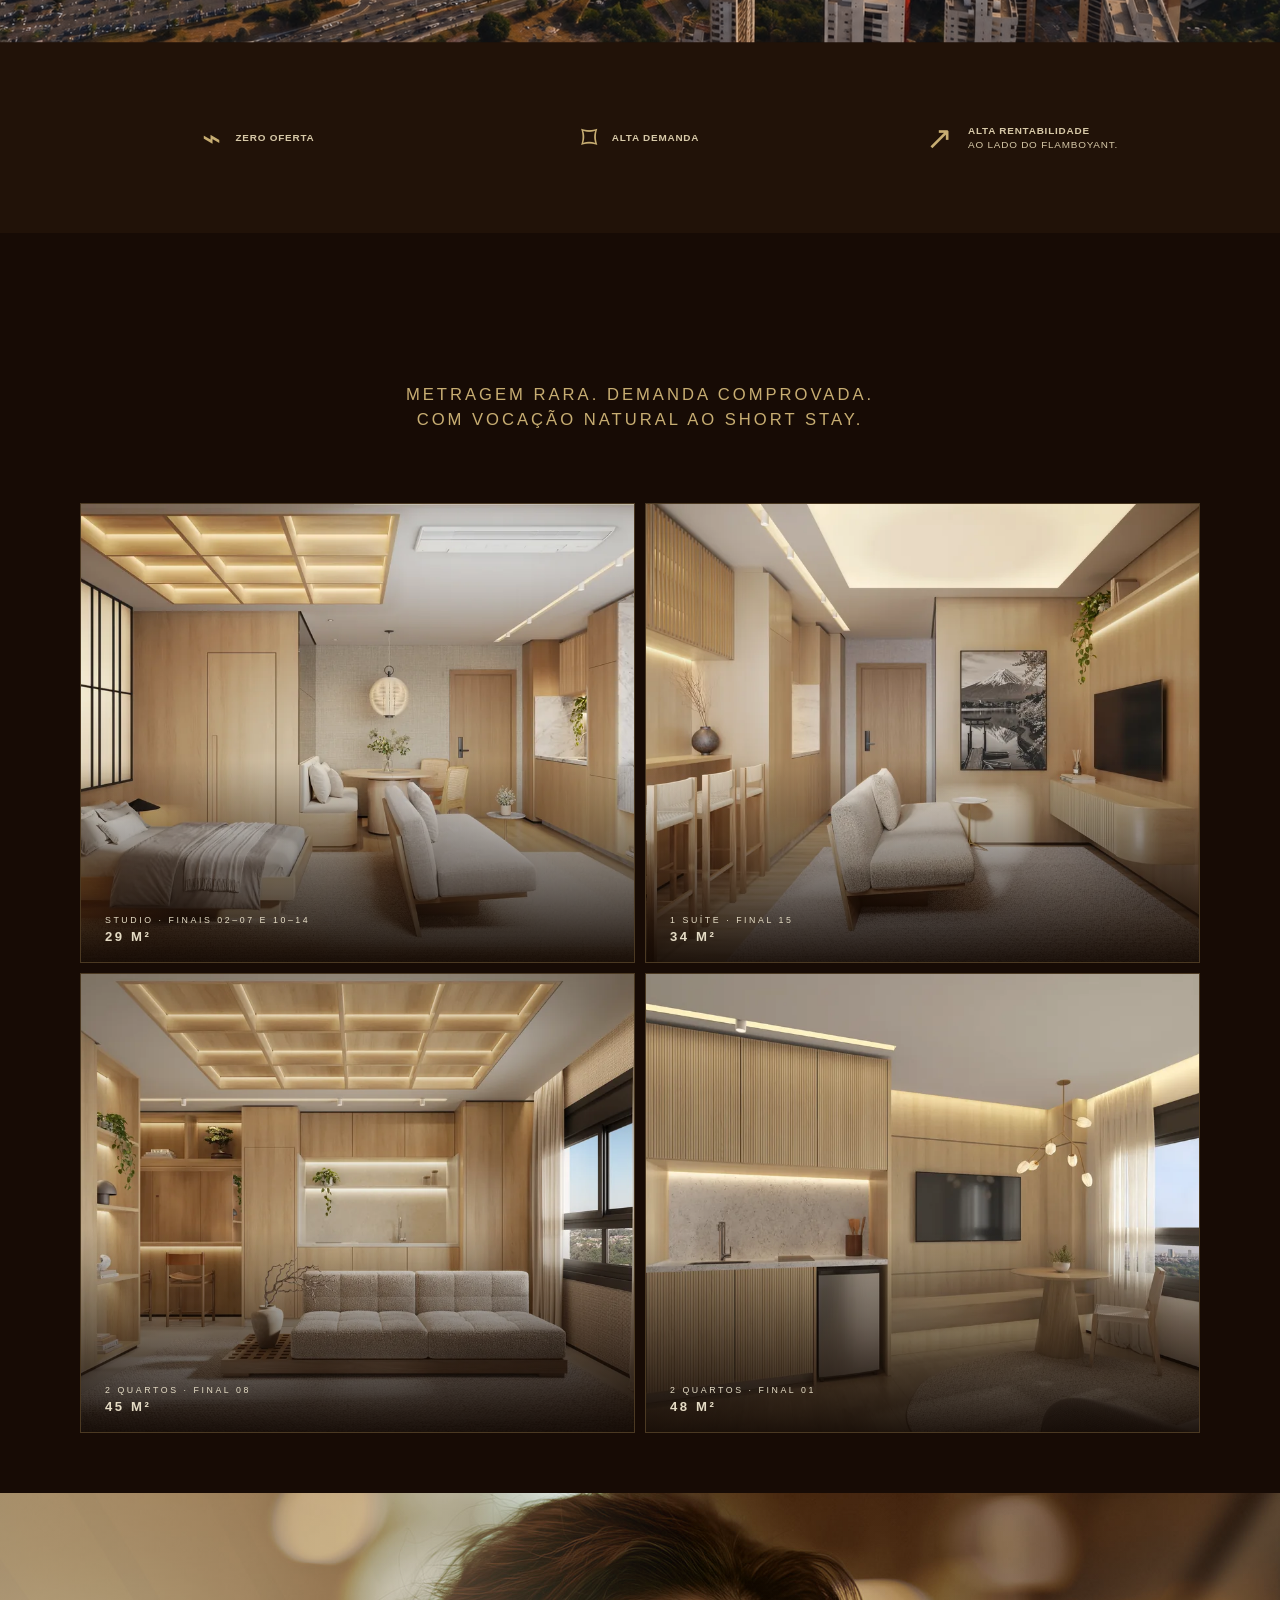
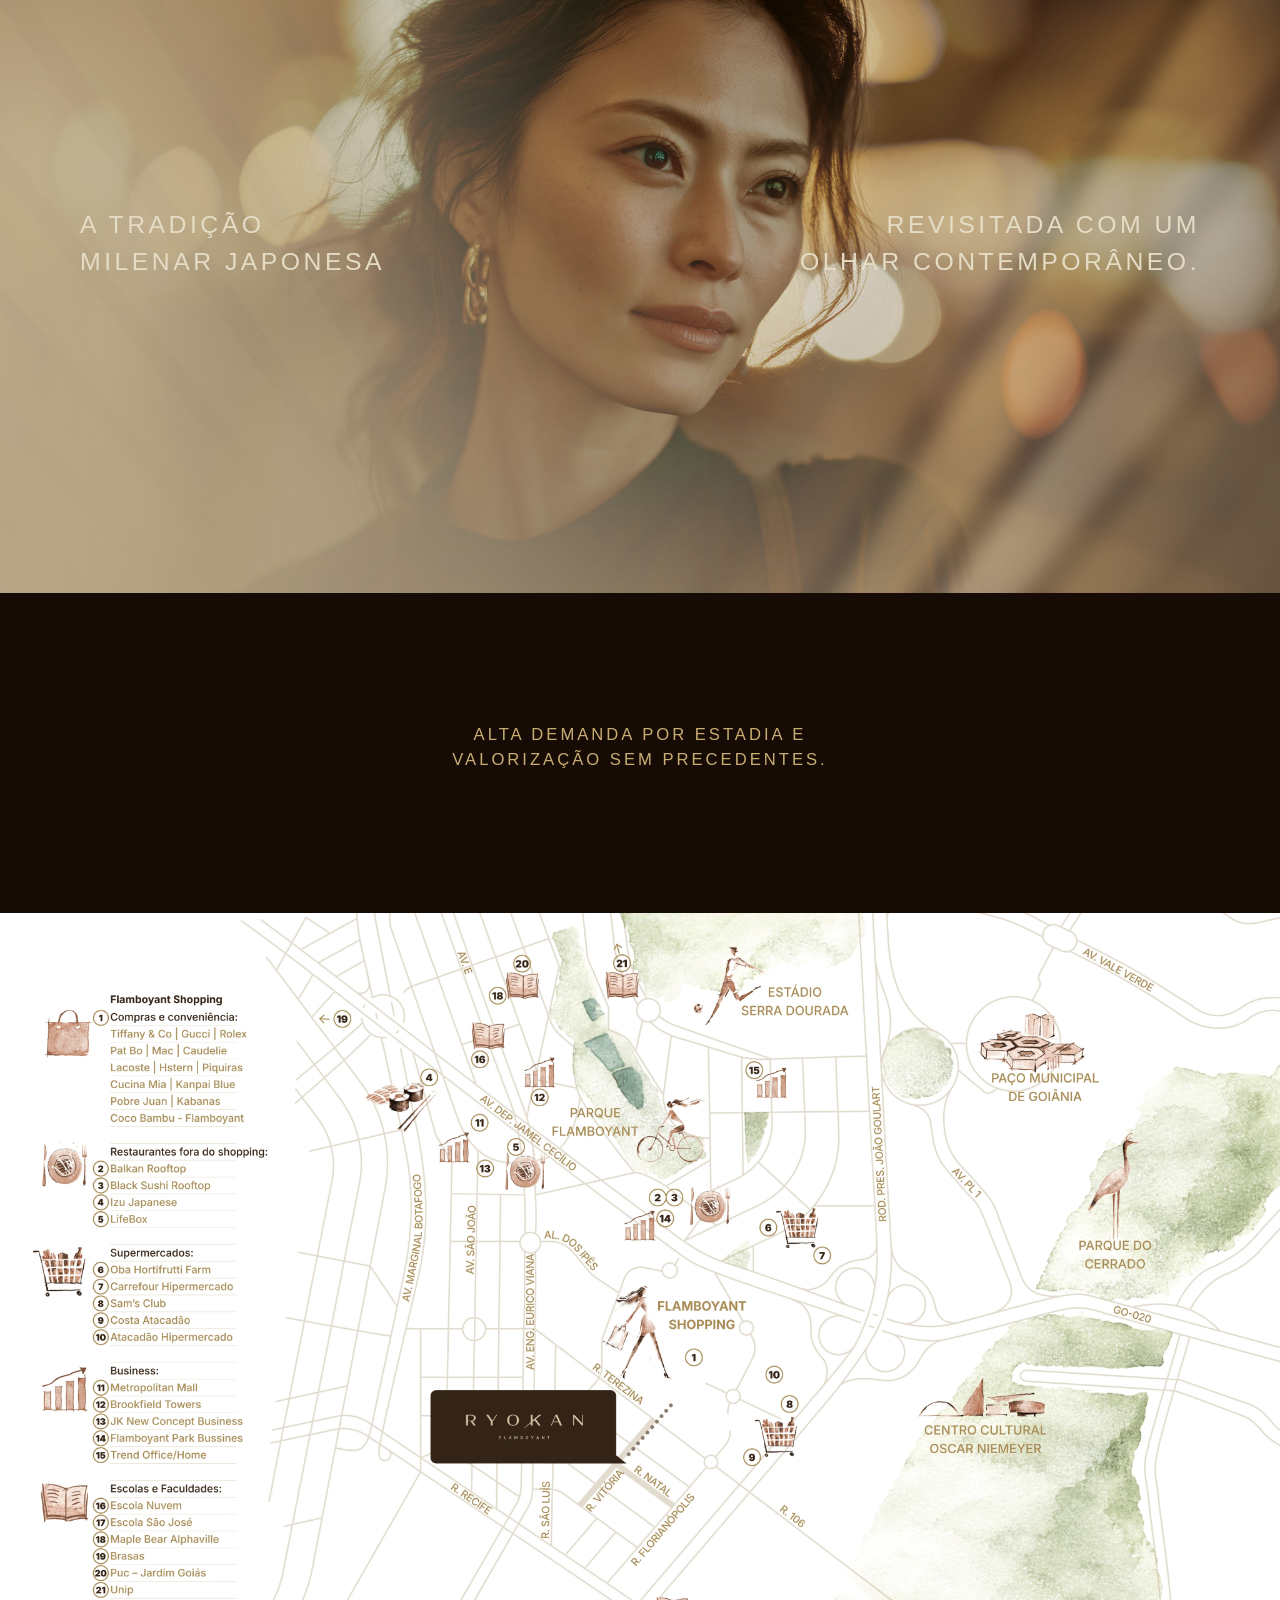
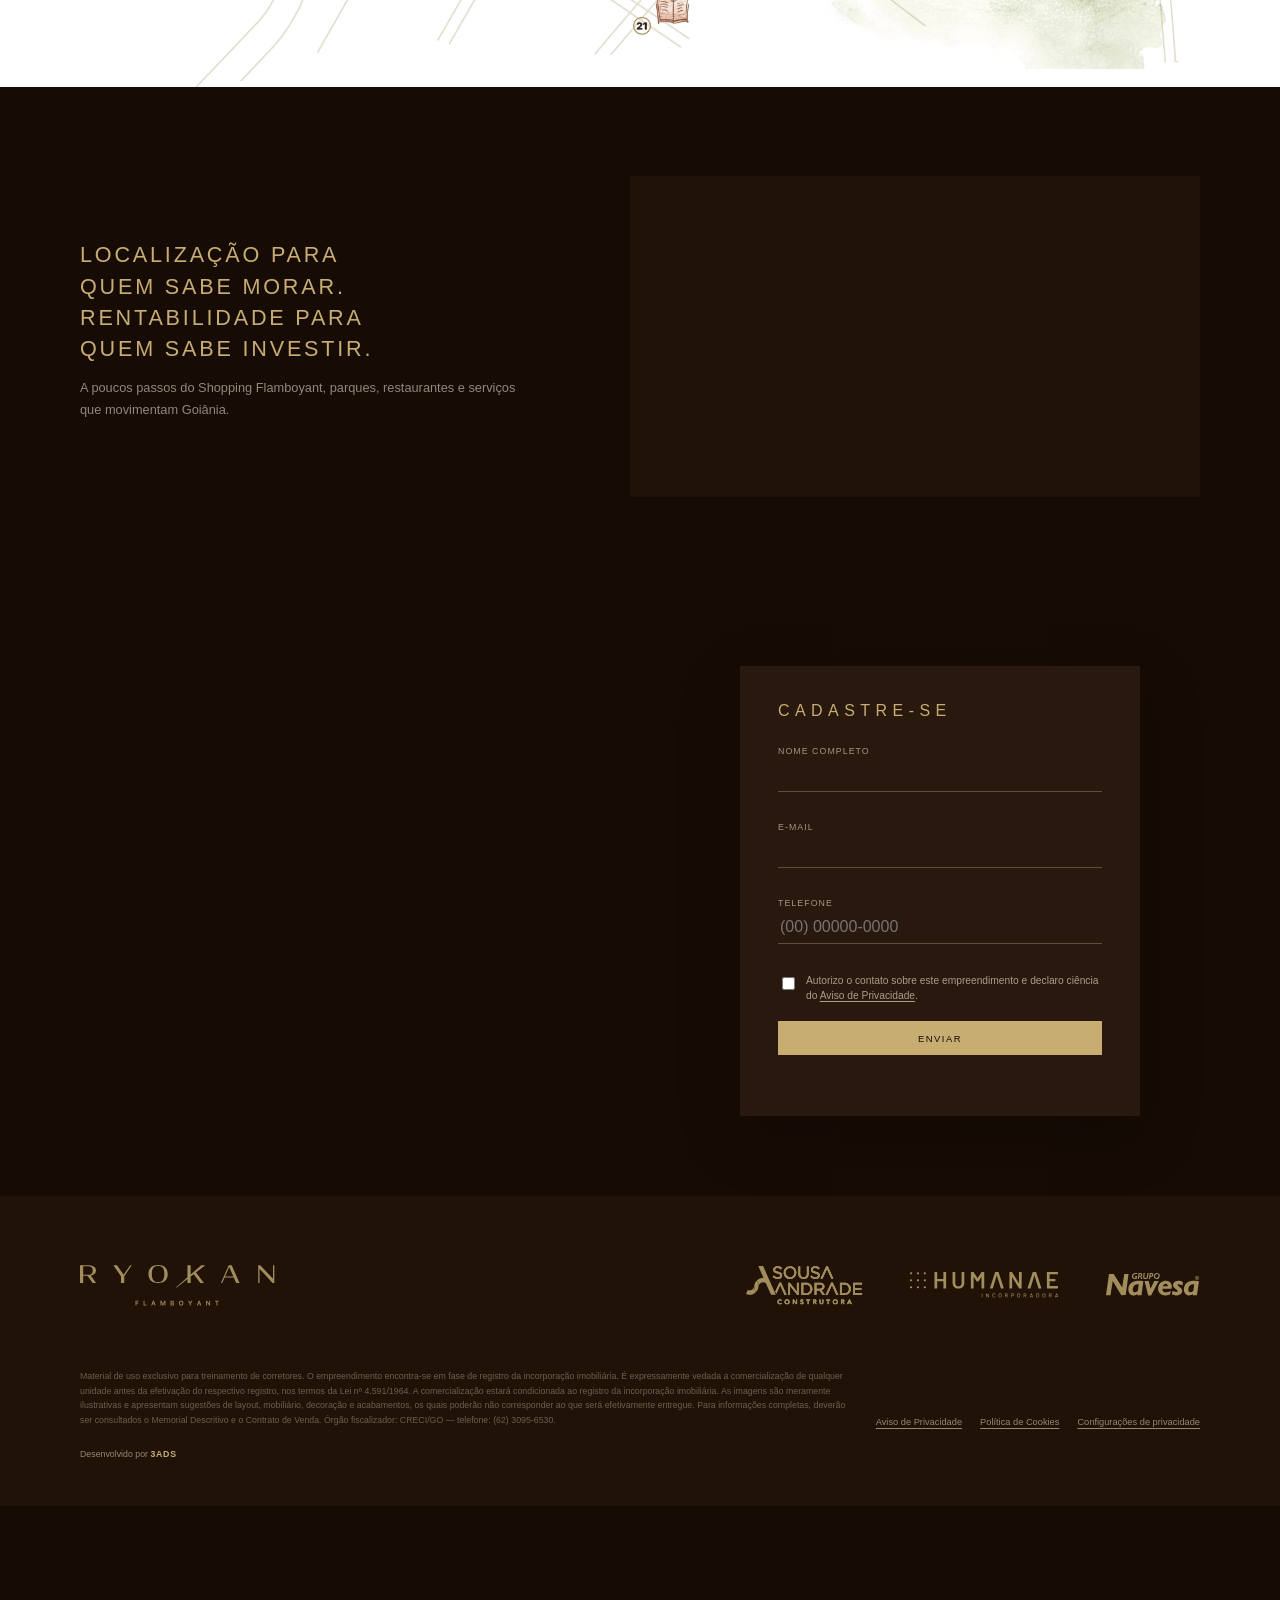
==== commit 65c98984: "fix: equilibra espaçamento da seção de localização" ====
--- a/index.html
+++ b/index.html
@@ -20,7 +20,7 @@
   <link rel="icon" href="assets/favicon%20ryokan%20flamboyant.svg" type="image/svg+xml" sizes="any">
   <link rel="preload" href="assets/hero-building.webp" as="image" type="image/webp" fetchpriority="high">
   <link rel="stylesheet" href="privacy.css?v=20261009-1">
-  <link rel="stylesheet" href="styles.css?v=20261014-3">
+  <link rel="stylesheet" href="styles.css?v=20261014-4">
   <script src="privacy-consent.js?v=20261013-1" data-gtm-id="GTM-T6S2CN99"></script>
   <script src="script.js?v=20261014-2" defer></script>
 </head>
--- a/styles.css
+++ b/styles.css
@@ -134,7 +134,7 @@
 .location-map-trigger { display: block; width: 100%; padding: 0; overflow: hidden; border: 0; background: transparent; cursor: zoom-in; }
 .location-map-trigger:focus-visible { outline: 2px solid var(--gold-light); outline-offset: -4px; }
 .location-map { width: 100%; height: auto; aspect-ratio: 4096 / 2476; object-fit: contain; }
-.location { min-height: 630px; padding-block: 100px; }
+.location { padding-block: clamp(60px, 7vw, 90px); }
 .location__inner { display: grid; grid-template-columns: 1fr; gap: 55px; align-items: center; }
 .location__copy h2 { margin: 0; color: var(--gold-light); text-transform: uppercase; letter-spacing: .13em; font-weight: 400; font-size: clamp(1rem, 2.2vw, 1.35rem); line-height: 1.45; }
 .location__copy p { max-width: 440px; color: rgba(229,220,197,.6); font-size: .8rem; line-height: 1.7; }
@@ -252,7 +252,6 @@
   .unit-cards { grid-template-columns: repeat(2, 1fr); }
   .unit-card { width: auto; height: 460px; min-height: 0; justify-self: stretch; }
   .heritage, .heritage h2 { min-height: 700px; }
-  .location { min-height: 650px; }
   .closing { min-height: 610px; }
   .site-footer__meta { grid-template-columns: minmax(0, 1fr) auto; align-items: end; }
 }
